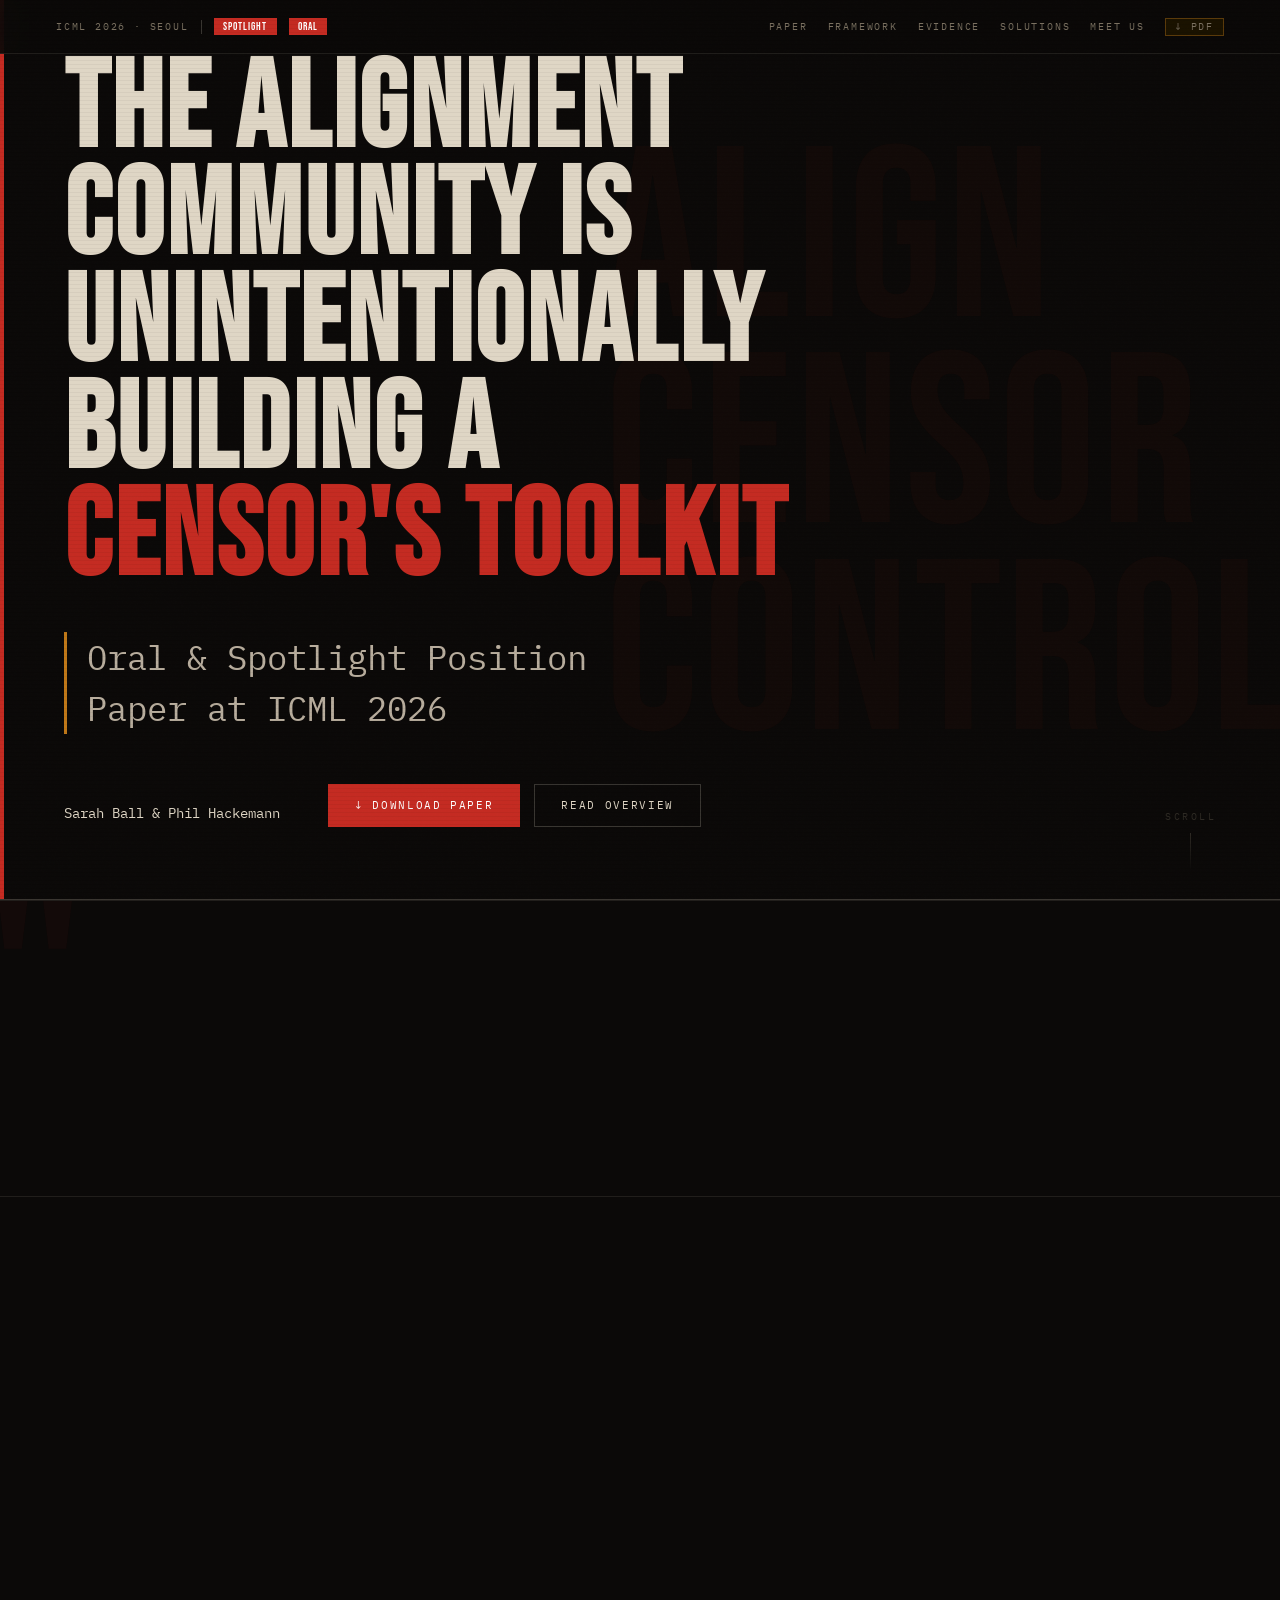
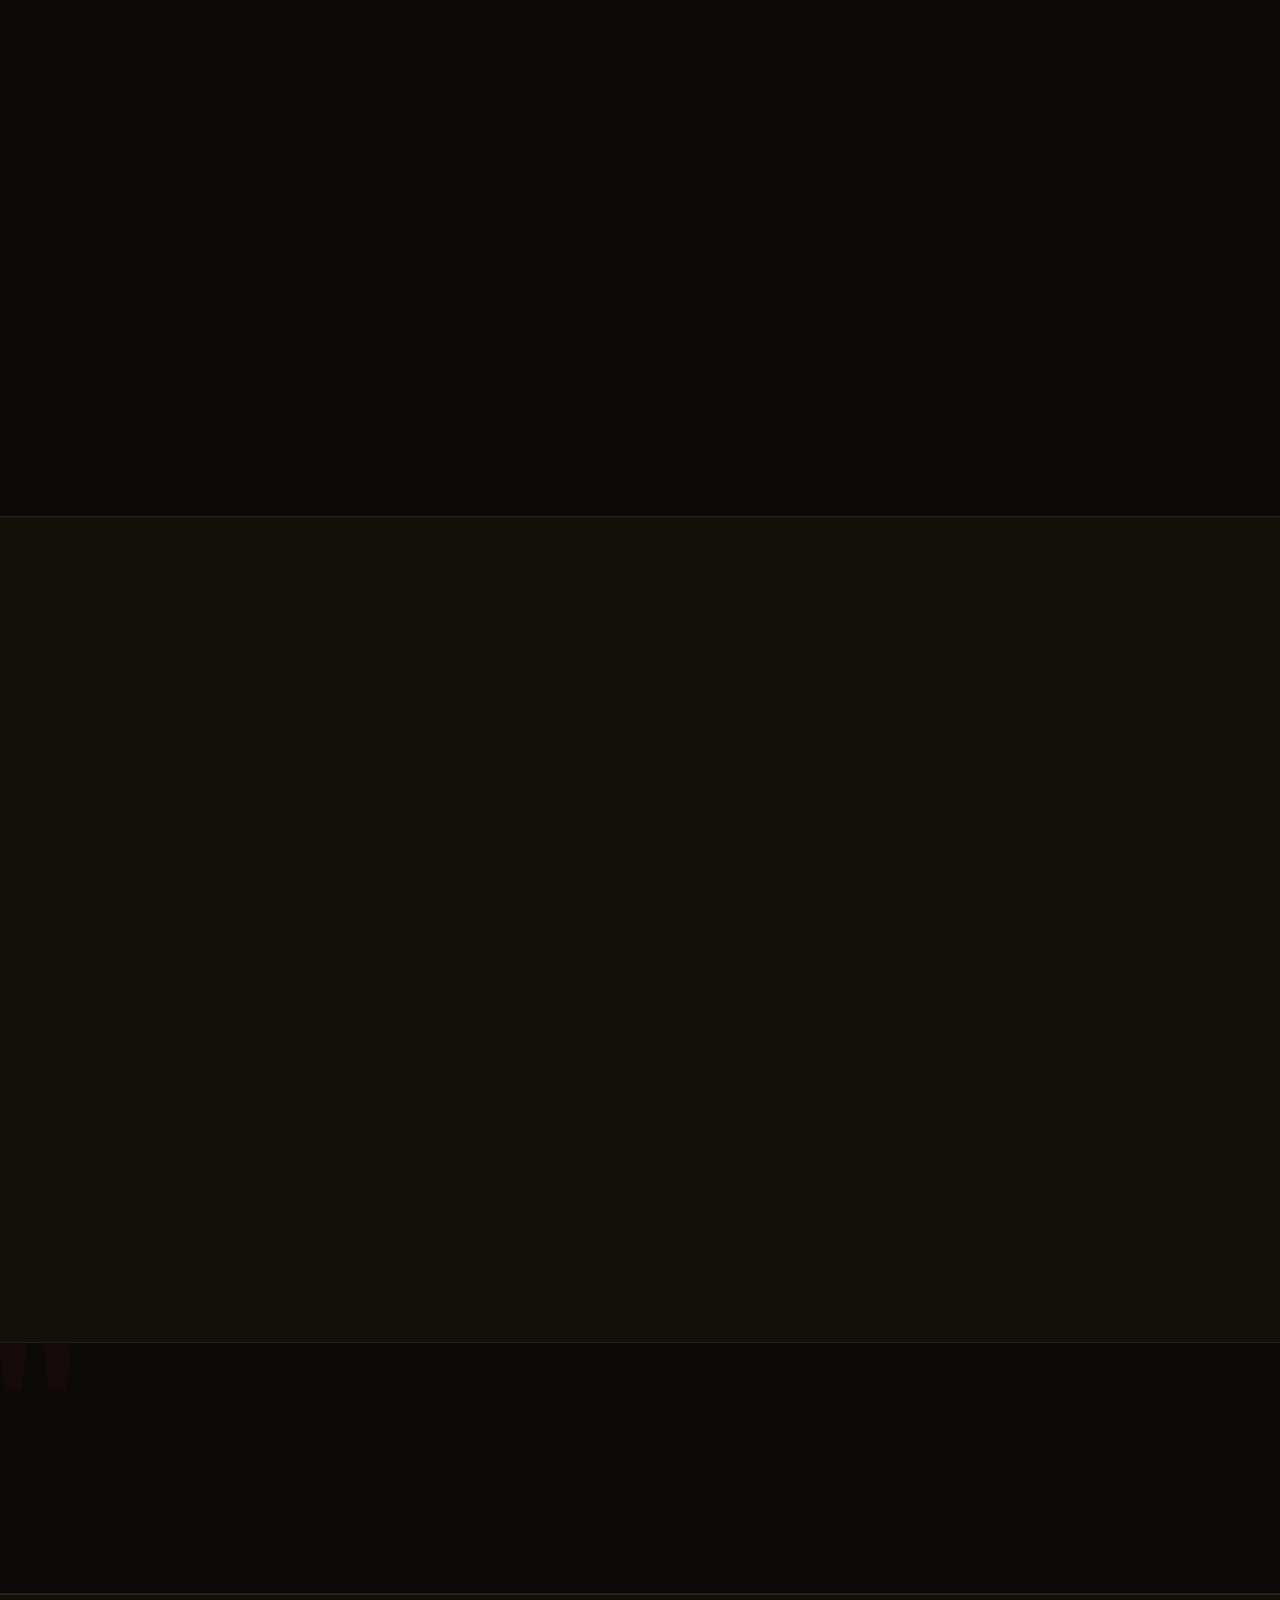
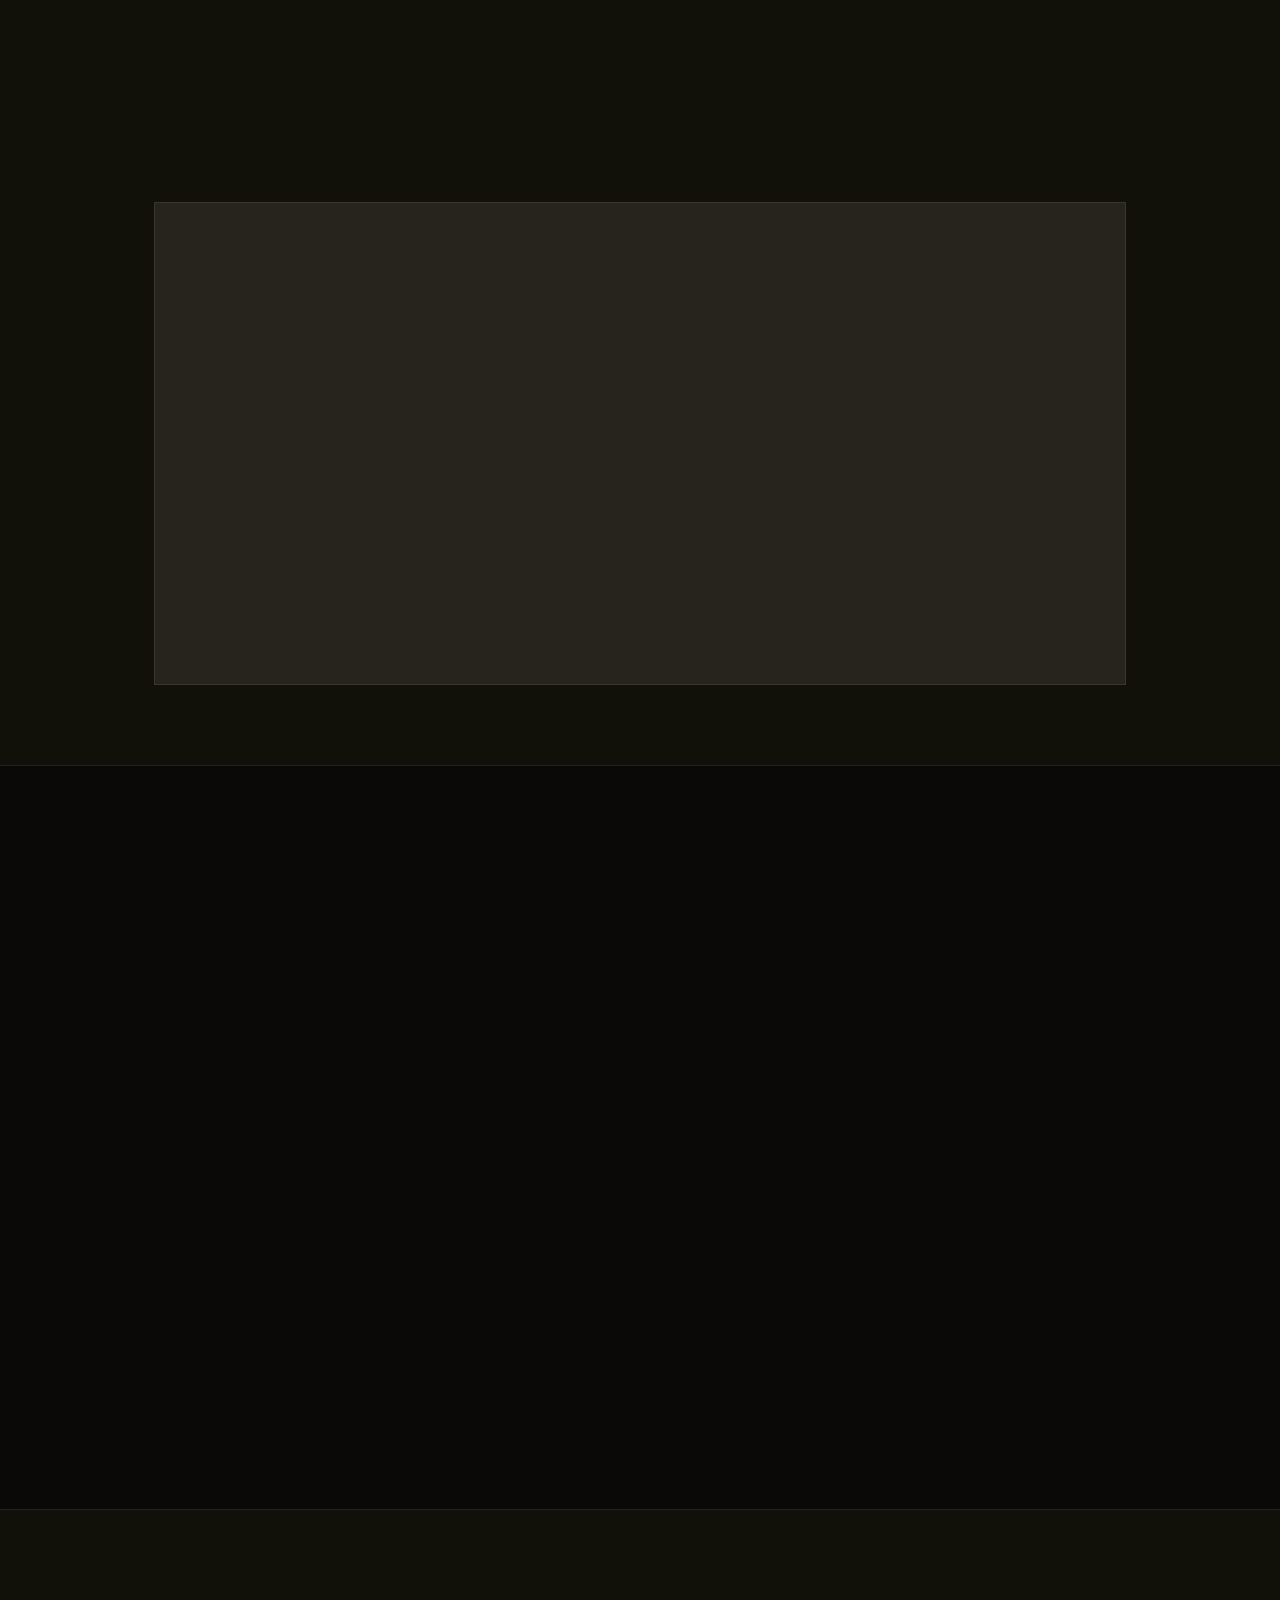
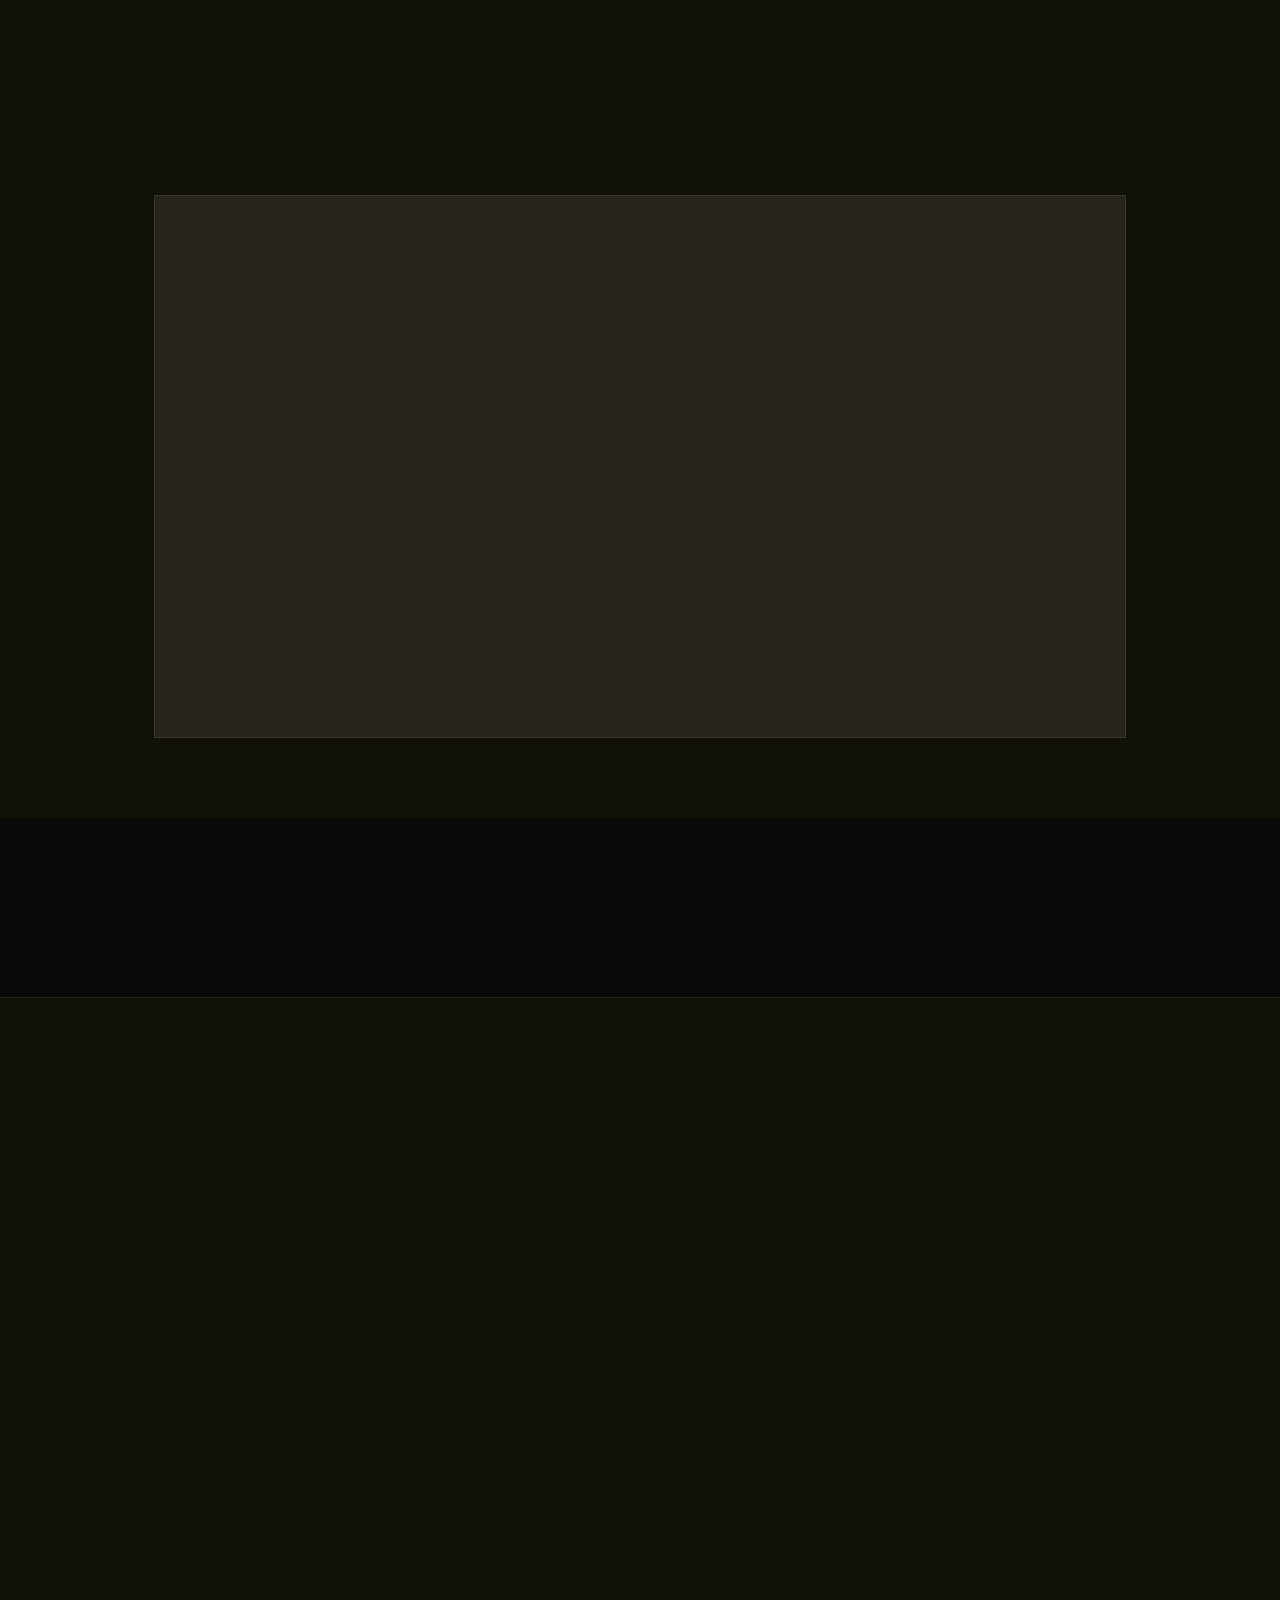
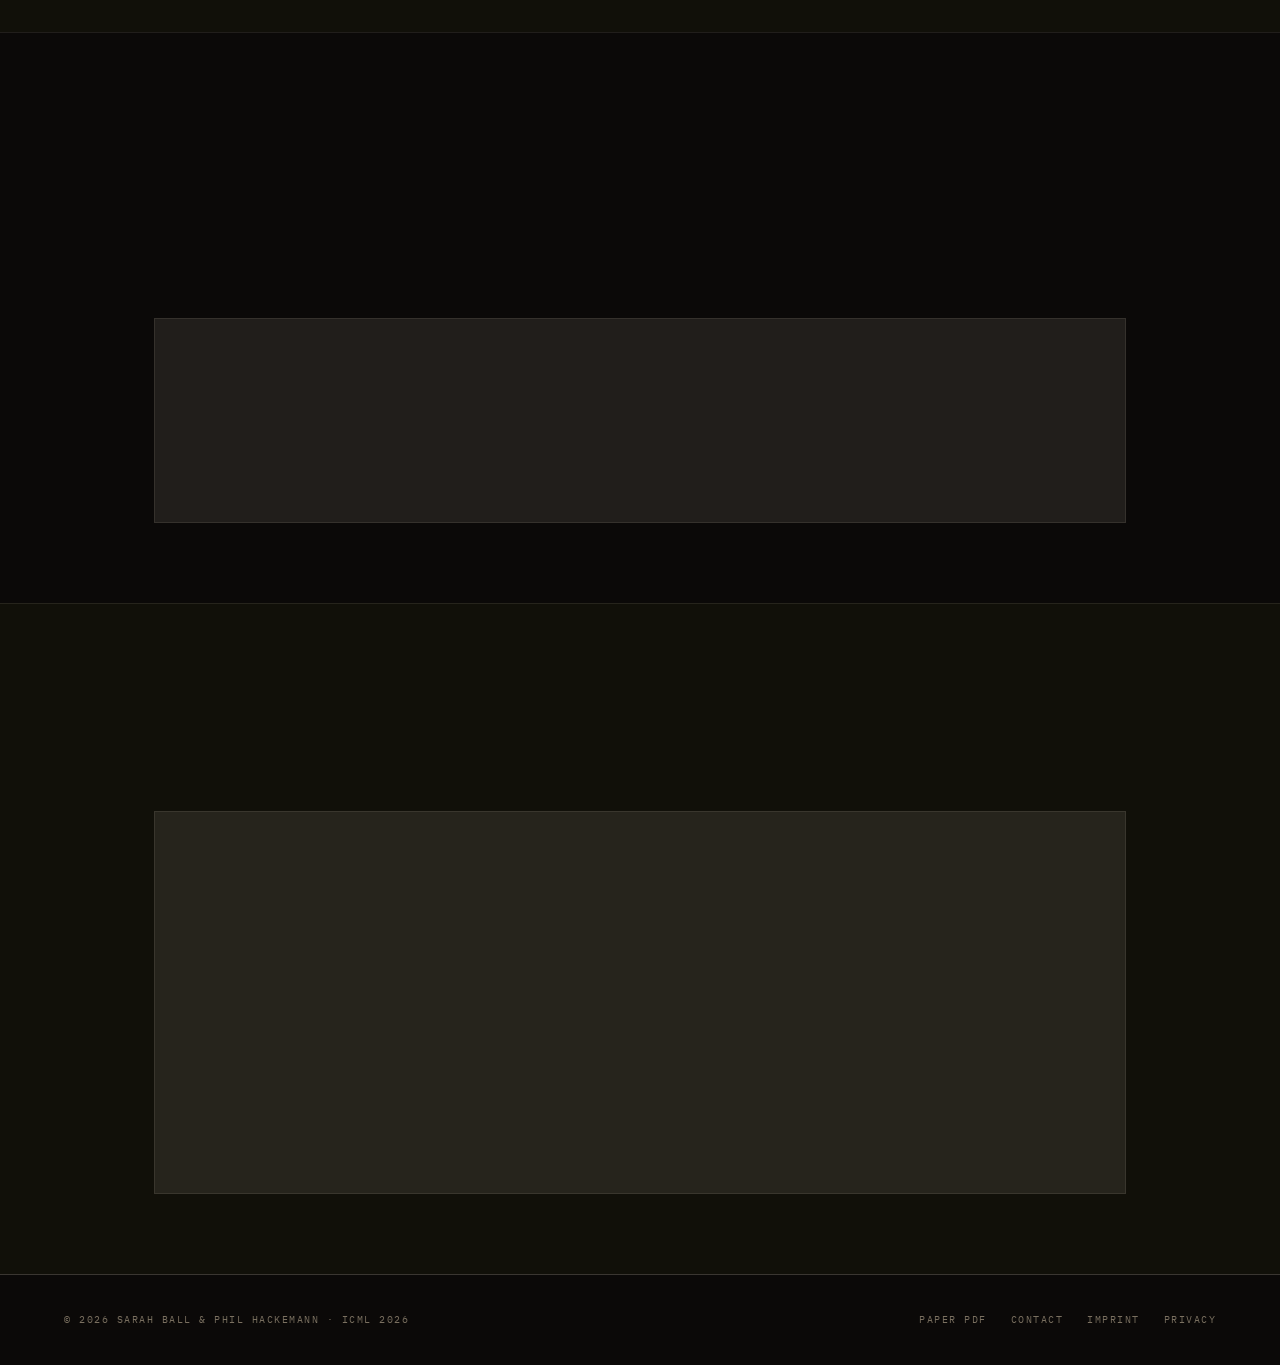
==== index.html @ 5b5ce3ba "Initial commit" ====
<!DOCTYPE html>
<html lang="en">
<!-- © 2026 Sarah Ball & Phil Hackemann, all rights reserved -->
<head>
  <meta charset="UTF-8">
  <meta name="viewport" content="width=device-width, initial-scale=1.0">

  <title>Position: The Alignment Community Is Unintentionally Building a Censor's Toolkit</title>
  <meta name="author" content="Sarah Ball & Phil Hackemann" />
  <meta name="description" content="ICML spotlight oral paper 2026. Modern alignment methods are dual-use technologies that can be and are misused for censorship and manipulation." />
  <meta name="keywords" content="ICML, spotlight, oral, paper, 2026, AI, alignment, censorship, manipulation, LLM, artificial intelligence, Sarah Ball, Phil Hackemann" />
  <meta property="og:title" content="Position: The Alignment Community Is Unintentionally Building a Censor's Toolkit" />
  <meta property="og:description" content="ICML spotlight oral paper 2026. Modern alignment methods are dual-use technologies that can be and are misused for censorship and manipulation.">
  <meta property="og:image" content="assets/censorstoolkit-cover.jpg" />
  <meta property="og:type" content="website" />
  <meta name="robots" content="index,follow,noodp,noimageclick" />

  <link rel="apple-touch-icon" sizes="180x180" href="favicon/apple-touch-icon.png">
  <link rel="icon" type="image/png" sizes="32x32" href="favicon/favicon-32x32.png">
  <link rel="icon" type="image/png" sizes="16x16" href="favicon/favicon-16x16.png">
  <link rel="manifest" href="favicon/site.webmanifest">
  <link rel="stylesheet" href="icml.css">

</head>

<body>

<a class="skip-link" href="#main">Skip to main content</a>

<!-- ══════════════ LOADING SCREEN ══════════════════ -->
<div id="loader" aria-hidden="true" role="presentation">
  <!--<div id="loader-note">[ cinematic intro · not a real system ]</div>-->
  <div id="loader-lines">
    <div class="ll" id="l0">SYSTEM BOOT · AI ALIGNMENT MODULE v4.1 ···········</div>
    <div class="ll" id="l1">LOADING PREFERENCE ALIGNMENT STACK ···············</div>
    <div class="ll" id="l2">RLHF: OK · CONSTITUTIONAL AI: OK · RLHF-DPO: OK ·</div>
    <div class="ll" id="l3">INFERENCE-TIME CLASSIFIERS: ACTIVE ···············</div>
    <div class="ll" id="l4" style="margin-top:12px;">SCANNING VALUES SLOT ······························</div>
    <div class="ll warn" id="l5">⚠ OPERATOR IDENTITY: [REDACTED] ··················</div>
    <div class="ll warn" id="l6">⚠ VALUES SLOT CONTENTS: UNVERIFIABLE ·············</div>
    <div class="ll" id="l7" style="margin-top:12px;">INITIATING DUAL-USE RISK ANALYSIS ················</div>
    <div class="ll bright" id="l8">LOADING POSITION PAPER ···························</div>
  </div>
  <div id="loader-bar-wrap"><div id="loader-bar"></div></div>
  <div id="loader-pct">0%</div>
  <div id="loader-skip">Skip intro →</div>
</div>

<!-- ══════════════ NAV ════════════════════════════════ -->
<nav id="topnav" aria-label="Primary navigation">
  <div class="nav-left">
    <span>ICML 2026 · Seoul</span>
    <span class="nav-sep"></span>
    <span class="badge-spot">Spotlight</span>
    <span class="badge-spot">Oral</span>
    <!--<span class="nav-sep"></span>
    <span>#590</span>-->
  </div>
  <div class="nav-right">
    <a href="#overview" class="hide-sm">Paper</a>
    <a href="#framework" class="hide-sm">Framework</a>
    <a href="#evidence" class="hide-sm">Evidence</a>
    <a href="#proposals" class="hide-sm">Solutions</a>
    <a href="#meetup" class="hide-sm">Meet Us</a>
    
    <a href="assets/The Alignment Community is Unintentionally Building a Censors Toolkit.pdf" download class="badge-oral" aria-label="Download the paper PDF">↓ PDF</a> <!-- previously class="btn-nav" -->
  </div>
</nav>

<!-- ══════════════ HERO ═══════════════════════════════ -->
<main id="main" tabindex="-1">
<section id="hero">
  <div class="red-stripe"></div>
  <div id="hero-bg">ALIGN<br>CENSOR<br>CONTROL</div>
  <h1>The Alignment<br>Community Is<br>Unintentionally<br>Building A<br><em>Censor's&nbsp;Toolkit</em></h1>
  <p class="tagline">Oral & Spotlight Position Paper at ICML 2026</p>
  <div class="hero-foot">
    <div class="authors-mini">
      <strong>Sarah Ball &amp; Phil Hackemann</strong>
      
    </div>
    <div class="hero-ctas">
      <a href="assets/The Alignment Community is Unintentionally Building a Censors Toolkit.pdf" download class="btn btn-red">↓ Download Paper</a>
      <a href="#overview" class="btn btn-ghost">Read Overview</a>
    </div>
  </div>
  <div class="scroll-hint">Scroll</div>
</section>

<!-- ══════════════ PULL QUOTE ════════════════════════ -->
<div id="quote">
  <blockquote class="rv">
    "The alignment methods we develop are
    <b>dual-use technologies</b>, and they
    are already being weaponized for
    <b>censorship and manipulation</b>."
  </blockquote>
</div>

<!-- ══════════════ VIDEO ═════════════════════════════ -->
<section id="video">
  <div class="vid-header rv">
    <div>
      <div class="label">Visual Summary</div>
      <div class="vid-title">So That The Future Won't<br>Become Like 1984</div>
    </div>
    <p class="vid-desc">A cinematic short accompanying the paper — tracing how alignment methods can become a censor's methods. Produced entirely with AI.</p>
  </div>
  <div class="vid-wrap rv d2">
    <div class="vid-frame">
      <div class="vid-placeholder" role="button" tabindex="0" aria-label="Play visual essay video">
        <img src="assets/cinema.png" alt="Visual essay placeholder" class="vid-thumb" loading="lazy"/>
        <div class="vid-overlay" aria-hidden="true"></div>
        <div class="play-ring">
          <svg width="22" height="22" viewBox="0 0 22 22"><polygon points="7,3 19,11 7,19"/></svg>
        </div>
        <span>Click to Play</span>
      </div>
      <noscript>
        <style>
          /* Hide the loader and reveal JS-dependent sections for no-JS users */
          #loader{display:none !important;}
          .rv,.rvl,.rvr{opacity:1 !important;transform:none !important;transition:none !important;}
          .vid-placeholder{display:none !important;}
        </style>
        <div class="vid-placeholder-noscript" role="button">
          <img src="assets/cinema.png" alt="Visual essay placeholder" class="vid-thumb-noscript" loading="lazy"/>
          <a href="https://vimeo.com/1197792747" target="_blank" rel="noopener noreferrer" aria-label="Watch visual essay on Vimeo (opens in new tab)">
            <div class="play-ring"><svg width="22" height="22" viewBox="0 0 22 22"><polygon points="7,3 19,11 7,19"/></svg></div>
            <span>Watch visual essay on Vimeo</span>
          </a>
        </div>
      </noscript>
    </div>
  </div>
  <p class="vid-cap rv d3"><a href="https://vimeo.com/1197792747" target="_blank" rel="noopener noreferrer">External Video</a> (<a href="https://vimeo.com/privacy" target="_blank" rel="noopener noreferrer">Privacy Policy</a>) · CC-BY-ND</p>
</section>

<!-- ══════════════ OVERVIEW ══════════════════════════ -->
<section id="overview" style="border-top:1px solid var(--border);background:var(--surface);">
  <div class="wrap">
    <div class="label rv">Position</div>
    <div class="ov-grid">
      <div class="rvl">
          <h2 class="sec-title rv">The Argument</h2>
        <p class="abs-body">
          Modern AI alignment
          methods – originally designed to prevent
          harmful output – are <b>dual-use technologies</b> that
          can delibarately be misued by malicious actors for censorship and manipulation.<br><br>
          Our threat model is distinct from classical AI misalignment. We are not
          concerned with an AI that accidentally pursues (own) wrong goals. We are concerned
          with a human who <b>deliberately weaponizes</b> alignment pipelines — using
          the exact technical methods the community has spent years perfecting.
          This is not hypothetical. Pre-training filters, RLHF datasets, and system prompts are <b>already in documented use</b> by state
          actors and private operators to control what billions of users can access, know,
          and believe. To confront these threats we call for competitive model pluralism, improved auditing for
          verifiable alignment, public education, and genuine researcher reflection.
        </p>
      </div>
      <div class="rvr">
        <div class="thesis">
          <p>"Whoever defines 'intentions and values' in AI alignment fundamentally determines whether the resulting system serves safety — or oppression."</p>
        </div>
        <div class="thesis" style="border-left-color:var(--amber);">
          <p>"We do not argue for halting alignment research — its necessity is clear. Rather, we contend that given current societal, economic, and political developments worldwide, the alignment community must actively consider how our methods can be weaponized, not just perfected."</p>
        </div>
        <div class="thesis" style="border-left-color:var(--green);margin-bottom:0;">
          <p>"Two entities are currently positioned to dictate AI behavior at scale: state actors and foundation model providers."</p>
        </div>
      </div>
    </div>
  </div>
</section>

<!-- ══════════════ PULL QUOTE ════════════════════════ -->
<div id="quote">
  <blockquote class="rv">
    "The methods we refine today
    will determine how <b>information
    is controlled</b> tomorrow."
  </blockquote>
</div>

<!-- ══════════════ CLAIMS ════════════════════════════ -->
<section id="claims" style="background:var(--surface);border-top:1px solid var(--border);">
  <div class="wrap">
    <div class="label rv">Structure</div>
    <h2 class="sec-title rv">Three Central Claims</h2>
    <div class="claims-grid">
      <div class="claim rv d1">
        <div class="claim-n">01</div>
        <div class="claim-t">Alignment Methods Are Dual-Use</div>
        <p class="claim-b">Pre-training filtering, RLHF, and inference-time classifiers are purpose-agnostic tools. Whoever controls them determines the values and knowledge implemented in AI systems. There is nothing in the technical methods themselves that guarantees benevolent use — and this fact has gone largely undiscussed in our community.</p>
      </div>
      <div class="claim rv d2">
        <div class="claim-n">02</div>
        <div class="claim-t">Dual-Use Is Already Happening</div>
        <p class="claim-b">We systematically discuss the dual-use potential of technical alignment methods and map documented misuse across all three alignment layers — pre-training, post-training, and inference-time. To our knowledge, this framework has not been built before.</p>
      </div>
      <div class="claim rv d3">
        <div class="claim-n">03</div>
        <div class="claim-t">The Window To Act Starts Now</div>
        <p class="claim-b">Growing reliance on AI for information, LLM market concentration creating power asymmetries, and global democratic backsliding to 1985 levels converge to make this moment both uniquely dangerous and uniquely important to address as a community.</p>
      </div>
    </div>
  </div>
</section>

<!-- ══════════════ FRAMEWORK ════════════════════════ -->
<section id="framework" style="border-top:1px solid var(--border);">
  <div class="wrap">
    <div class="label rv">Framework</div>
    <h2 class="sec-title rv">The Dual-Use Potential of AI Alignment</h2>
    <p class="rv" style="color:var(--muted);font-size:13px;max-width:680px;">Every frontier LLM is shaped by three alignment intervention layers. Each has a distinct dual-use profile.</p>
    <table class="fw-table rv d2">
      <thead><tr>
        <th scope="col" aria-hidden="true"></th>
        <th scope="col">Pre-Training Filtering</th>
        <th scope="col">Post-Training Alignment</th>
        <th scope="col">Inference-Time Control</th>
      </tr></thead>
      <tbody>
        <tr><th scope="row">Access Requirements</th><td>Pre-training pipeline</td><td>Model weights</td><td>Runtime access</td></tr>
        <tr><th scope="row">Compute Resources</th><td><span class="tag tag-r">Very High</span></td><td><span class="tag tag-a">Moderate-High</span></td><td><span class="tag tag-g">Negligible-Moderate</span></td></tr>
        <tr><th scope="row">Technical Expertise</th><td><span class="tag tag-r">High</span></td><td><span class="tag tag-a">Moderate–High</span></td><td><span class="tag tag-g">Low–Moderate</span></td></tr>
        <tr><th scope="row">Ease of Modification</th><td><span class="tag tag-r">Moderate-Difficult</span></td><td><span class="tag tag-a">Moderate</span></td><td><span class="tag tag-g">Easy</span></td></tr>
        <tr><th scope="row">Depth of Modification</th><td><span class="tag tag-r">Fundamental</span></td><td><span class="tag tag-a">Persistent</span></td><td><span class="tag tag-g">Superficial</span></td></tr>
      </tbody>
    </table>
  </div>
</section>

<!-- ══════════════ EVIDENCE ══════════════════════════ -->
<section id="evidence" style="background:var(--surface);border-top:1px solid var(--border);">
  <div class="wrap">
    <div class="label rv">Dual-Use Evidence</div>
    <h2 class="sec-title rv">It Is Already Happening</h2>
    <p class="rv" style="color:var(--muted);font-size:13px;max-width:680px;margin-bottom:0;">Each case below maps directly to one or more layers of the control stack. This is not a hypothetical risk — it is a documented pattern.</p>
    <div class="ev-grid">

      <div class="ev-card rv d1">
        <div class="ev-accent"></div>
        <div class="ev-card-head">
          <div class="ev-region">State Actors</div>
          <div class="ev-method-tags">
            <span class="tag tag-r">Pre-training</span>
            <span class="tag tag-a">Post-training</span>
          </div>
        </div>
        <div class="ev-card-body">
          Chinese models like DeepSeek and Baidu's Ernie Bot are made to refuse discussions of politically sensitive topics. As a first step in the pipeline, Chinese AI companies <b>filter out</b> “problematic” information and build a dataset of keywords that violate socialist values. The government additionally builds its own training datasets ("mainstream values corpus") and has blocked access to Hugging Face in 2023.
          China's cyberspace regulator CAC mandates model providers to prepare <b>refusal datasets</b> of 5,000–10,000 prompts, roughly half targeting political ideology and criticism of the communits party. 
        </div>
      </div>

      <div class="ev-card rv d2">
        <div class="ev-accent" style="background:var(--red);"></div>
        <div class="ev-card-head">
          <div class="ev-region">Model Providers</div>
          <div class="ev-method-tags">
            <span class="tag tag-g">Inference-time</span>
          </div>
        </div>
        <div class="ev-card-body">
          Elon Musk publicly announced plans to "fix" outputs from Grok with which he disagreed. The resulting shifts were traced to <b>system-prompt edits</b> — fast, cheap, and reversible. The model was steered to promote his political agenda, including claims about an alleged white genocide in South Africa. Some updates additionally triggered antisemitic responses and Holocaust denial, demonstrating the <b>catastrophic side-effects</b> possible when inference-time alignment is applied without oversight. This case illustrates the most accessible misuse pathway: no retraining required.
        </div>
      </div>

      <div class="ev-card rv d3">
        <div class="ev-accent"></div>
        <div class="ev-card-head">
          <div class="ev-region">Global Contamination</div>
          <div class="ev-method-tags">
            <span class="tag tag-r">Pre-training</span>
          </div>
        </div>
        <div class="ev-card-body">
          Studies show that Western LLMs apply <b>self-censorship</b> when prompted in Simplified Chinese — without having been designed to. The mechanism is pre-training data contamination: years of Chinese government filtering of the public internet have structurally shaped the available Simplified Chinese corpus. This means that misuse of alignment methods at one point in the ecosystem can propagate invisibly to models developed elsewhere, without any deliberate act by those developers.
        </div>
      </div>

    </div>
  </div>
</section>

<!-- ══════════════ COUNTERS ═══════════════════════════ -->


<div id="counters" class="rv">
  <div class="counters-row">
    <div class="cnt">
      <div class="cnt-num"><span id="c1">34</span>%</div>
      <div class="cnt-lbl">Of surveyed users rely on AI for information weekly (Reuters, 2025)</div>
    </div>
    <div class="cnt">
      <div class="cnt-num">&lt;<span id="c2">10</span></div>
      <div class="cnt-lbl">Foundation model providers globally, reflecting concentration of power</div>
    </div>
    <div class="cnt">
      <div class="cnt-num"><span id="c3">15</span></div>
      <div class="cnt-lbl">Consecutive years of global internet freedom decline</div>
    </div>
    <div class="cnt">
      <div class="cnt-num"><span id="c4">1985</span></div>
      <div class="cnt-lbl">Average level of liberal democracy after sustained democratic backsliding over the past decade</div>
    </div>
  </div>
</div>

<!-- ══════════════ PROPOSALS ════════════════════════ -->
<section id="proposals" style="background:var(--surface);border-top:1px solid var(--border);">
  <div class="wrap">
    <div class="label rv">What We Call For</div>
    <h2 class="sec-title rv">Three Directions Forward</h2>
    <div class="prop-grid">
      <div class="prop rv d1">
        <div class="prop-t">Verifiable Alignment</div>
        <p class="prop-b">We call for public oversight and control of alignment mechanisms. Standardized, independent benchmarks for information suppression and political bias — covering political contexts worldwide, accounting for authoritarian tendencies next to the right-left continuum, and remaining dynamic to reflect citizens' evolving realities. Users should be able to verify what a model has been made to suppress and which values it was aligned with.</p>
      </div>
      <div class="prop rv d2">
        <div class="prop-t">Model Pluralism</div>
        <p class="prop-b">No single model can achieve full neutrality. Genuine market competition prevents the dangerous concentration of informational power. Just as journalism requires diverse voices, so does AI. Monopolies over information sources are dangerous regardless of who holds them.</p>
      </div>
      <div class="prop rv d3">
        <div class="prop-t">Awareness</div>
        <p class="prop-b">Just as we advocate for user literacy about AI risks, we alignment researchers must also demonstrate our own literacy: We must reflect on and communicate the potential risks of our work more genuinely, including in our publications. Taking the impact statements seriously is a first step into that direction.</p>
      </div>
    </div>
  </div>
</section>

<!-- ══════════════ MEET US ════════════════════════════ -->
<section id="meetup" style="border-top:1px solid var(--border);">
  <div class="wrap">
    <div class="label rv">ICML 2026 · Seoul</div>
    <h2 class="sec-title rv">Meet Us at the Conference</h2>
    <p class="rv" style="color:var(--muted);font-size:13px;max-width:640px;">We would love to discuss the paper, its implications, and possible solutions with you. Come find us at either session — or reach out beforehand.</p>
    <div class="meetup-grid">
      <div class="meetup-card rv d1">
        <div class="meetup-type">Oral Presentation</div>
        <div class="meetup-title">Oral Presentation 4C</div>
        <div class="meetup-detail">
          <div class="meetup-row"><span>Date</span><span>Wed, Jul 8: 4:00—4:15 PM</span></div>
          <div class="meetup-row"><span>Room</span><span>TBA</span></div>
          <div class="meetup-row"><span><a href="https://icml.cc/virtual/2026/oral/71119" target="_blank" rel="noopener noreferrer">Virtual link</a></span></div>
        </div>
      </div>
      <div class="meetup-card rv d2">
        <div class="meetup-type">Poster Session</div>
        <div class="meetup-title">Poster Session 5</div>
        <div class="meetup-detail">
          <div class="meetup-row"><span>Date</span><span>Wed, Jul 8: 5:00—6:45 PM</span></div>
          <div class="meetup-row"><span>Room</span><span>COEX: Hall A</span></div>
          <div class="meetup-row"><span><a href="https://icml.cc/virtual/2026/poster/67118" target="_blank" rel="noopener noreferrer">Virtual link</a></span></div>
        </div>
      </div>
    </div>
  </div>
</section>

<!-- ══════════════ AUTHORS ════════════════════════════ -->
<section id="authors" style="background:var(--surface);border-top:1px solid var(--border);">
  <div class="wrap">
    <div class="label rv">The Authors</div>
    <h2 class="sec-title rv">About</h2>
    <div class="authors-grid">

      <div class="author-card rvl">
        <div class="author-photo">
          <img src="assets/sarah.jpg" alt="Sarah Ball">
        </div>
        <div class="author-info">
          <div class="author-name">Sarah Ball</div>
          <div class="author-role">LMU Munich</div>
          <p class="author-bio">Sarah is an AI researcher at the Munich Center for Machine Learning (LMU Munich), with a mission for developing safe and reliable AI. Beyond her research, Sarah actively contributes to public discourse on AI through TV interviews, podcasts, and panel discussions. She holds an MSc from Oxford, and was a visiting researcher at UC Berkeley. </p>
          <div class="author-links">
            <a href="https://www.linkedin.com/in/sarah-luisa-ball/" class="alink" target="_blank" rel="noopener noreferrer">
              <svg viewBox="0 0 24 24"><path d="M20.447 20.452h-3.554v-5.569c0-1.328-.027-3.037-1.852-3.037-1.853 0-2.136 1.445-2.136 2.939v5.667H9.351V9h3.414v1.561h.046c.477-.9 1.637-1.85 3.37-1.85 3.601 0 4.267 2.37 4.267 5.455v6.286zM5.337 7.433a2.062 2.062 0 01-2.063-2.065 2.064 2.064 0 112.063 2.065zm1.782 13.019H3.555V9h3.564v11.452zM22.225 0H1.771C.792 0 0 .774 0 1.729v20.542C0 23.227.792 24 1.771 24h20.451C23.2 24 24 23.227 24 22.271V1.729C24 .774 23.2 0 22.222 0h.003z"/></svg>
              LinkedIn
            </a>
            <a href="https://www.sarahball.de/" class="alink" target="_blank" rel="noopener noreferrer">
              <svg viewBox="0 0 24 24"><path d="M12 0C5.372 0 0 5.373 0 12s5.372 12 12 12 12-5.373 12-12S18.628 0 12 0zm0 2c5.514 0 10 4.486 10 10s-4.486 10-10 10S2 17.514 2 12 6.486 2 12 2zm0 3a3 3 0 100 6 3 3 0 000-6zm0 8c-3.36 0-6 1.344-6 3v1h12v-1c0-1.656-2.64-3-6-3z"/></svg>
              Website
            </a>
            <a href="https://scholar.google.de/citations?user=CDa1zFoAAAAJ" class="alink" target="_blank" rel="noopener noreferrer">
              <svg viewBox="0 0 24 24"><path d="M5.242 13.769L0 9.5 12 0l12 9.5-5.242 4.269C17.548 11.249 14.978 9.5 12 9.5c-2.977 0-5.548 1.748-6.758 4.269zM12 10a7 7 0 100 14 7 7 0 000-14zm0 2a5 5 0 110 10A5 5 0 0112 12zm0 2a3 3 0 100 6 3 3 0 000-6z"/></svg>
              Scholar
            </a>
            <a href="https://x.com/sarahba1010" class="alink" target="_blank" rel="noopener noreferrer">
              <svg viewBox="0 0 24 24"><path d="M23.953 4.57a10 10 0 01-2.825.775 4.958 4.958 0 002.163-2.723c-.951.555-2.005.959-3.127 1.184a4.92 4.92 0 00-8.384 4.482C7.69 8.095 4.067 6.13 1.64 3.162a4.822 4.822 0 00-.666 2.475c0 1.71.87 3.213 2.188 4.096a4.904 4.904 0 01-2.228-.616v.06a4.923 4.923 0 003.946 4.827 4.996 4.996 0 01-2.212.085 4.936 4.936 0 004.604 3.417 9.867 9.867 0 01-6.102 2.105c-.39 0-.779-.023-1.17-.067a13.995 13.995 0 007.557 2.209c9.053 0 13.998-7.496 13.998-13.985 0-.21 0-.42-.015-.63A9.935 9.935 0 0024 4.59z"/></svg>
              Twitter/X
            </a>
          </div>
        </div>
      </div>

      <div class="author-card rvr">
        <div class="author-photo">
          <img src="assets/phil.jpg" alt="Phil Hackemann">
        </div>
        <div class="author-info">
          <div class="author-name">Dr. Phil Hackemann</div>
          <div class="author-role">Independent</div>
          <p class="author-bio">Phil is an independent researcher, tech investor, and political activist from Germany. He promotes innovation, and a free and open society, appearing on several TV networks and in major newspapers with op-eds and interviews. Phil holds a PhD from LMU Munich and MSc from LSE, with previous research at Oxford and UC Berkeley.</p>
          <div class="author-links">
            <a href="https://www.linkedin.com/in/philhackemann/" class="alink" target="_blank" rel="noopener noreferrer">
              <svg viewBox="0 0 24 24"><path d="M20.447 20.452h-3.554v-5.569c0-1.328-.027-3.037-1.852-3.037-1.853 0-2.136 1.445-2.136 2.939v5.667H9.351V9h3.414v1.561h.046c.477-.9 1.637-1.85 3.37-1.85 3.601 0 4.267 2.37 4.267 5.455v6.286zM5.337 7.433a2.062 2.062 0 01-2.063-2.065 2.064 2.064 0 112.063 2.065zm1.782 13.019H3.555V9h3.564v11.452zM22.225 0H1.771C.792 0 0 .774 0 1.729v20.542C0 23.227.792 24 1.771 24h20.451C23.2 24 24 23.227 24 22.271V1.729C24 .774 23.2 0 22.222 0h.003z"/></svg>
              LinkedIn
            </a>
            <a href="https://phil.hackemann.de/" class="alink" target="_blank" rel="noopener noreferrer">
              <svg viewBox="0 0 24 24"><path d="M12 0C5.372 0 0 5.373 0 12s5.372 12 12 12 12-5.373 12-12S18.628 0 12 0zm0 2c5.514 0 10 4.486 10 10s-4.486 10-10 10S2 17.514 2 12 6.486 2 12 2zm0 3a3 3 0 100 6 3 3 0 000-6zm0 8c-3.36 0-6 1.344-6 3v1h12v-1c0-1.656-2.64-3-6-3z"/></svg>
              Website
            </a>
            <a href="https://scholar.google.de/citations?user=G3CVM-cAAAAJ" class="alink" target="_blank" rel="noopener noreferrer">
              <svg viewBox="0 0 24 24"><path d="M5.242 13.769L0 9.5 12 0l12 9.5-5.242 4.269C17.548 11.249 14.978 9.5 12 9.5c-2.977 0-5.548 1.748-6.758 4.269zM12 10a7 7 0 100 14 7 7 0 000-14zm0 2a5 5 0 110 10A5 5 0 0112 12zm0 2a3 3 0 100 6 3 3 0 000-6z"/></svg>
              Scholar
            </a>
            <a href="https://x.com/philhackemann" class="alink" target="_blank" rel="noopener noreferrer">
              <svg viewBox="0 0 24 24"><path d="M23.953 4.57a10 10 0 01-2.825.775 4.958 4.958 0 002.163-2.723c-.951.555-2.005.959-3.127 1.184a4.92 4.92 0 00-8.384 4.482C7.69 8.095 4.067 6.13 1.64 3.162a4.822 4.822 0 00-.666 2.475c0 1.71.87 3.213 2.188 4.096a4.904 4.904 0 01-2.228-.616v.06a4.923 4.923 0 003.946 4.827 4.996 4.996 0 01-2.212.085 4.936 4.936 0 004.604 3.417 9.867 9.867 0 01-6.102 2.105c-.39 0-.779-.023-1.17-.067a13.995 13.995 0 007.557 2.209c9.053 0 13.998-7.496 13.998-13.985 0-.21 0-.42-.015-.63A9.935 9.935 0 0024 4.59z"/></svg>
              Twitter/X
            </a>
          </div>
        </div>
      </div>

    </div>
  </div>
</section>

<!-- ══════════════ CITATION ══════════════════════════ -->
<!--<section id="citation" style="border-top:1px solid var(--border);">
  <div class="wrap">
    <div class="label rv">Reference</div>
    <h2 class="sec-title rv">Cite This Paper</h2>
    <div class="cit-block rv d1">@inproceedings{ballhackemann2026alignment,
      title     = {Position: The Alignment Community is Unintentionally Building a Censor's Toolkit},
      author    = {Ball, Sarah and Hackemann, Phil},
      booktitle = {Proceedings of the 43rd International Conference on Machine Learning},
      series    = {Proceedings of Machine Learning Research},
      year      = {2026}
    }</div>
    <div style="display:flex;gap:14px;margin-top:28px;flex-wrap:wrap;" class="rv d2">
      <a href="assets/The Alignment Community is Unintentionally Building a Censors Toolkit.pdf" download class="btn btn-red">↓ Download PDF</a>
      <a href="https://openreview.net/forum?id=dy2HwmOvFX" target="_blank" rel="noopener noreferrer" class="btn btn-ghost">OpenReview ↗</a>
    </div>
  </div>
  </section>-->

  </main>

<!-- ══════════════ FOOTER ═════════════════════════════ -->
<footer aria-label="Site footer">
  <span>© 2026 Sarah Ball &amp; Phil Hackemann · ICML 2026</span>
  <nav aria-label="Footer navigation">
    <a href="assets/The Alignment Community is Unintentionally Building a Censors Toolkit.pdf" download aria-label="Download the paper PDF">Paper PDF</a>
    <a href="en/contact.html">Contact</a>
    <a href="en/imprint.html">Imprint</a>
    <a href="en/privacy.html">Privacy</a>
  </nav>
</footer>

<script>
/* ── LOADER ─────────────────────────────────────────── */
(function(){
  var ids=['l0','l1','l2','l3','l4','l5','l6','l7','l8'];
  var bar=document.getElementById('loader-bar');
  var pct=document.getElementById('loader-pct');
  var loader=document.getElementById('loader');
  var idx=0, p=0, finished=false;

  function showNext(){
    if(finished) return;
    if(idx<ids.length){
      document.getElementById(ids[idx]).classList.add('show');
      idx++;
      setTimeout(showNext, idx<4?150:idx<7?210:300);
    }
  }
  setTimeout(showNext,350);

  function tick(){
    if(finished) return;
    var target=Math.min(98,(idx/ids.length)*100+3);
    p+=(target-p)*0.10;
    bar.style.width=p.toFixed(1)+'%';
    pct.textContent=Math.round(p)+'%';
    if(p<97) requestAnimationFrame(tick);
    else complete();
  }
  requestAnimationFrame(tick);

  function complete(){
    if(finished) return; finished=true;
    bar.style.width='100%'; pct.textContent='100%';
    setTimeout(dismiss,500);
  }

  function dismiss(){
    loader.style.transition='opacity 0.6s ease';
    loader.style.opacity='0';
    setTimeout(function(){
      loader.style.display='none';
      loader.setAttribute('aria-hidden','true');
      initReveal();
      initCounters();
      var m=document.getElementById('main'); if(m){m.focus();}
    },620);
  }

  document.getElementById('loader-skip').addEventListener('click',function(){
    finished=true; dismiss();
  });
})();

/* ── SCROLL REVEAL ──────────────────────────────────── */
function initReveal(){
  var els=document.querySelectorAll('.rv,.rvl,.rvr');
  if(!window.IntersectionObserver){
    els.forEach(function(e){e.classList.add('vis');}); return;
  }
  var obs=new IntersectionObserver(function(entries){
    entries.forEach(function(e){
      if(e.isIntersecting){e.target.classList.add('vis');obs.unobserve(e.target);}
    });
  },{threshold:0.10});
  els.forEach(function(e){obs.observe(e);});
}

/* ── HERO PARALLAX ──────────────────────────────────── */
var heroBg=document.getElementById('hero-bg');
window.addEventListener('scroll',function(){
  if(heroBg) heroBg.style.transform='translateY(calc(-50% + '+window.scrollY*0.14+'px))';
},{passive:true});

/* ── COUNTERS ───────────────────────────────────────── */
function initCounters(){
  var cEl=document.getElementById('counters');
  if(!cEl||!window.IntersectionObserver) return;
  var triggered=false;
  var obs=new IntersectionObserver(function(entries){
    if(entries[0].isIntersecting&&!triggered){
      triggered=true;
      obs.disconnect();
      var configs = [
        {id:'c1', duration:1100},
        {id:'c2', duration:1000},
        {id:'c3', duration:1300},
        {id:'c4', duration:1300}
      ];
      configs.forEach(function(cfg){
        var el = document.getElementById(cfg.id);
        var target = parseInt(el.textContent, 10);
        el.textContent='0';
        countTo(cfg.id, target, cfg.duration);
      });
    }
  },{threshold:0.25});
  obs.observe(cEl);
}

function countTo(id,target,ms){
  var el=document.getElementById(id);
  if(!el) return;
  var start=null;
  function step(ts){
    if(!start) start=ts;
    var t=Math.min((ts-start)/ms,1);
    el.textContent=Math.round(t*target);
    if(t<1) requestAnimationFrame(step);
  }
  requestAnimationFrame(step);
}

/* ── VIMEO LAZY EMBED ──────────────────────────────── */
(function(){
  var placeholder=document.querySelector('.vid-placeholder');
  if(!placeholder) return;

  var loaded=false;
  var iframeSrc='https://player.vimeo.com/video/1197792747?badge=0&autopause=0&player_id=0&app_id=58479&dnt=1&autoplay=1';

  function loadVideo(){
    if(loaded) return;
    loaded=true;

    var iframe=document.createElement('iframe');
    iframe.src=iframeSrc;
    iframe.title="Position: The Alignment Community is Unintentionally Building a Censor's Toolkit";
    iframe.frameBorder='0';
    iframe.allow='autoplay; fullscreen; picture-in-picture; clipboard-write; encrypted-media; web-share';
    iframe.allowFullscreen=true;
    iframe.referrerPolicy='strict-origin-when-cross-origin';

    var frame=placeholder.parentNode;
    frame.replaceChild(iframe,placeholder);
  }

  placeholder.addEventListener('click',loadVideo);
  placeholder.addEventListener('keydown',function(event){
    if(event.key==='Enter' || event.key===' '){
      event.preventDefault();
      loadVideo();
    }
  });
})();
</script>
</body>
</html>
---- icml.css ----
:root{
  --bg:#0b0908;--surface:#111009;--card:#181512;
  --text:#dfd6c5;--muted:#7a7060;--faint:#2e2a24;
  --red:#c42b22;--red-dim:#5a1510;--amber:#c07818;
  --green:#317991;--green-hi:#26becc;
  --border:rgba(223,214,197,0.10);--border-hi:rgba(223,214,197,0.22);
}
*,*::before,*::after{box-sizing:border-box;margin:0;padding:0;}
html{scroll-behavior:smooth;}
body{background:var(--bg);color:var(--text);font-family:'IBM Plex Mono',monospace;font-size:14px;line-height:1.75;overflow-x:hidden;}
/* Skip-link for keyboard and screen-reader users */
.skip-link{position:absolute;left:-999px;top:auto;width:1px;height:1px;overflow:hidden;}
.skip-link:focus{position:static;left:auto;width:auto;height:auto;padding:10px 14px;background:var(--text);color:var(--bg);z-index:10000;border-radius:4px;text-decoration:none;}
body::before{content:'';position:fixed;inset:0;pointer-events:none;z-index:900;
  background-image:url("data:image/svg+xml,%3Csvg xmlns='http://www.w3.org/2000/svg' width='300' height='300'%3E%3Cfilter id='n'%3E%3CfeTurbulence baseFrequency='0.85' numOctaves='4' stitchTiles='stitch'/%3E%3C/filter%3E%3Crect width='100%25' height='100%25' filter='url(%23n)' opacity='1'/%3E%3C/svg%3E");
  opacity:0.03;mix-blend-mode:overlay;}
body::after{content:'';position:fixed;inset:0;pointer-events:none;z-index:899;
  background:repeating-linear-gradient(0deg,transparent,transparent 3px,rgba(0,0,0,0.04) 3px,rgba(0,0,0,0.04) 4px);}
a{color:inherit;text-decoration:none;}

/* ─── FONTS ───────────────────────────────────────── */
/* bebas-neue-regular - latin */
@font-face {
  font-display: swap;
  font-family: 'Bebas Neue';
  font-style: normal;
  font-weight: 400;
  src: url('fonts/bebas-neue-v16-latin-regular.woff2') format('woff2'),
      url('fonts/bebas-neue-v16-latin-regular.ttf') format('truetype');
}

/* special-elite-regular - latin */
@font-face {
  font-display: swap;
  font-family: 'Special Elite';
  font-style: normal;
  font-weight: 400;
  src: url('fonts/special-elite-v20-latin-regular.woff2') format('woff2'),
      url('fonts/special-elite-v20-latin-regular.ttf') format('truetype');
}

/* ibm-plex-mono-300 - latin */
@font-face {
  font-display: swap;
  font-family: 'IBM Plex Mono';
  font-style: normal;
  font-weight: 300;
  src: url('fonts/ibm-plex-mono-v20-latin-300.woff2') format('woff2'),
      url('fonts/ibm-plex-mono-v20-latin-300.ttf') format('truetype');
}
/* ibm-plex-mono-300italic - latin */
@font-face {
  font-display: swap;
  font-family: 'IBM Plex Mono';
  font-style: italic;
  font-weight: 300;
  src: url('fonts/ibm-plex-mono-v20-latin-300italic.woff2') format('woff2'),
      url('fonts/ibm-plex-mono-v20-latin-300italic.ttf') format('truetype');
}
/* ibm-plex-mono-regular - latin */
@font-face {
  font-display: swap;
  font-family: 'IBM Plex Mono';
  font-style: normal;
  font-weight: 400;
  src: url('fonts/ibm-plex-mono-v20-latin-regular.woff2') format('woff2'),
      url('fonts/ibm-plex-mono-v20-latin-regular.ttf') format('truetype');
}
/* ibm-plex-mono-500 - latin */
@font-face {
  font-display: swap;
  font-family: 'IBM Plex Mono';
  font-style: normal;
  font-weight: 500;
  src: url('fonts/ibm-plex-mono-v20-latin-500.woff2') format('woff2'),
      url('fonts/ibm-plex-mono-v20-latin-500.ttf') format('truetype');
}

/* ─── LOADER ───────────────────────────────────────── */
#loader{position:fixed;inset:0;background:#000;z-index:9999;
  display:flex;flex-direction:column;justify-content:center;align-items:center;padding:48px 64px;gap:0;}
/* top artistic note */
#loader-note{font-size:10px;letter-spacing:0.25em;text-transform:uppercase;
  color:#332e28;margin-bottom:28px;border:1px solid #1e1c18;padding:5px 14px;
  align-self:flex-start;}
#loader-lines{width:100%;max-width:640px;font-family:'IBM Plex Mono',monospace;font-size:13px;color:#3a3428;line-height:2.05;}
.ll{opacity:0;transition:opacity 0.08s;}
.ll.show{opacity:1;}
.ll.warn{color:var(--red);}
.ll.bright{color:#cfc6b5;}
#loader-bar-wrap{width:100%;max-width:640px;margin-top:30px;border:1px solid #2a2820;height:3px;background:#0a0908;}
#loader-bar{height:100%;width:0%;background:var(--red);}
#loader-pct{font-size:10px;color:var(--muted);letter-spacing:0.3em;text-transform:uppercase;margin-top:10px;width:100%;max-width:640px;}
#loader-skip{margin-top:24px;font-size:10px;letter-spacing:0.2em;text-transform:uppercase;
  color:#2e2a24;cursor:pointer;border-bottom:1px solid #2e2a24;padding-bottom:1px;
  transition:color 0.2s,border-color 0.2s;align-self:flex-start;}
#loader-skip:hover{color:var(--muted);border-color:var(--muted);}

/* ─── NAV ──────────────────────────────────────────── */
#topnav{position:fixed;top:0;left:0;right:0;z-index:800;padding:0 56px;height:54px;
  display:flex;justify-content:space-between;align-items:center;
  background:rgba(11,9,8,0.9);backdrop-filter:blur(14px);
  border-bottom:1px solid var(--border);
  font-family:'IBM Plex Mono',monospace;font-size:10px;letter-spacing:0.18em;
  text-transform:uppercase;color:var(--muted);}
.nav-left{display:flex;align-items:center;gap:12px;flex-wrap:wrap;}
.nav-right{display:flex;align-items:center;gap:20px;}
.nav-right a{color:var(--muted);font-family:'IBM Plex Mono',monospace;font-size:10px;
  letter-spacing:0.18em;text-transform:uppercase;text-decoration:none;
  transition:color 0.2s;}
.nav-right a:hover{color:var(--text);}
.badge-spot{background:var(--red);color:#fff;font-family:'Bebas Neue',sans-serif;
  font-size:11px;letter-spacing:0.1em;padding:3px 9px;line-height:1;}
.badge-oral{background:#1a1200;color:var(--amber);border:1px solid #5a3a0a;
  font-size:10px;letter-spacing:0.1em;padding:3px 9px;line-height:1;}
.nav-sep{width:1px;height:14px;background:var(--border-hi);display:inline-block;}
.btn-nav{background:var(--red);color:#fff;border:1px solid var(--red);
  font-family:'IBM Plex Mono',monospace;font-size:10px;letter-spacing:0.15em;
  text-transform:uppercase;padding:6px 14px;cursor:pointer;
  transition:background 0.2s;}
.btn-nav:hover{background:#a32018;}

/* ─── HERO ─────────────────────────────────────────── */
#hero{min-height:100vh;padding:54px 64px 72px;
  display:flex;flex-direction:column;justify-content:flex-end;
  position:relative;border-bottom:1px solid var(--border-hi);overflow:hidden;}
.red-stripe{position:absolute;left:0;top:0;bottom:0;width:4px;background:var(--red);}
#hero-bg{position:absolute;right:-20px;top:50%;transform:translateY(-50%);
  font-family:'Bebas Neue',sans-serif;font-size:clamp(100px,19vw,250px);
  line-height:0.85;color:rgba(196,43,34,0.04);pointer-events:none;
  user-select:none;white-space:nowrap;letter-spacing:0.02em;}
#hero h1{font-family:'Bebas Neue',sans-serif;font-size:clamp(58px,9.5vw,132px);
  line-height:0.88;letter-spacing:0.025em;max-width:980px;margin-bottom:40px;
  opacity:0;animation:heroIn 0.9s 0.2s ease forwards;}
#hero h1 em{color:var(--red);font-style:normal;}
.tagline{font-family:'IBM Plex Mono',monospace;font-size:clamp(22px,2.9vw,34px);
  color:#b8ad9d;border-left:3px solid var(--amber);padding-left:20px;
  max-width:640px;margin-bottom:50px;line-height:1.5;
  opacity:0;animation:heroIn 0.9s 0.45s ease forwards;}
.hero-foot{display:flex;align-items:flex-end;gap:48px;flex-wrap:wrap;
  opacity:0;animation:heroIn 0.9s 0.7s ease forwards;}
.authors-mini{font-size:12px;color:#9a9080;}
.authors-mini strong{display:block;font-size:14px;color:var(--text);margin-bottom:2px;font-weight:400;}
.hero-ctas{display:flex;gap:14px;flex-wrap:wrap;}
@keyframes heroIn{from{opacity:0;transform:translateY(22px);}to{opacity:1;transform:none;}}
@keyframes fadeIn{from{opacity:0;}to{opacity:1;}}
.scroll-hint{position:absolute;bottom:28px;right:64px;font-size:10px;
  letter-spacing:0.25em;text-transform:uppercase;color:var(--faint);
  display:flex;flex-direction:column;align-items:center;gap:8px;
  opacity:0;animation:fadeIn 1s 1.4s ease forwards;}
.scroll-hint::after{content:'';display:block;width:1px;height:38px;
  background:linear-gradient(to bottom,var(--faint),transparent);
  animation:spulse 1.8s ease-in-out infinite;}
@keyframes spulse{0%,100%{opacity:0.3;}50%{opacity:1;}}

/* ─── BUTTONS ──────────────────────────────────────── */
.btn{display:inline-block;padding:11px 26px;font-family:'IBM Plex Mono',monospace;
  font-size:11px;letter-spacing:0.15em;text-transform:uppercase;cursor:pointer;
  border:1px solid;transition:background 0.2s,border-color 0.2s,transform 0.15s;}
.btn:hover{transform:translateY(-2px);}
.btn-red{background:var(--red);color:#fff;border-color:var(--red);}
.btn-red:hover{background:#a32018;border-color:#a32018;}
.btn-ghost{background:transparent;color:var(--text);border-color:var(--border-hi);}
.btn-ghost:hover{border-color:var(--text);}

/* ─── SCROLL REVEAL ────────────────────────────────── */
.rv{opacity:0;transform:translateY(26px);transition:opacity 0.75s ease,transform 0.75s ease;}
.rv.vis{opacity:1;transform:none;}
.rvl{opacity:0;transform:translateX(-28px);transition:opacity 0.75s ease,transform 0.75s ease;}
.rvl.vis{opacity:1;transform:none;}
.rvr{opacity:0;transform:translateX(28px);transition:opacity 0.75s ease,transform 0.75s ease;}
.rvr.vis{opacity:1;transform:none;}
.d1{transition-delay:0.10s;}.d2{transition-delay:0.22s;}.d3{transition-delay:0.36s;}.d4{transition-delay:0.50s;}

/* ─── SECTION UTILITIES ────────────────────────────── */
.wrap{max-width:1100px;margin:0 auto;padding:80px 64px;}
.label{display:flex;align-items:center;gap:10px;font-size:10px;letter-spacing:0.3em;
  text-transform:uppercase;color:var(--muted);margin-bottom:14px;}
.label::before{content:'';display:block;width:18px;height:1px;background:var(--red);}
.sec-title{font-family:'Bebas Neue',sans-serif;font-size:clamp(32px,4.5vw,56px);
  letter-spacing:0.04em;line-height:1;margin-bottom:36px;}
.tag{display:inline-block;padding:2px 7px;font-size:10px;letter-spacing:0.1em;
  text-transform:uppercase;border:1px solid;border-radius:0;}
.tag-r{color:var(--red);border-color:var(--red-dim);}
.tag-a{color:var(--amber);border-color:#5a3a0a;}
.tag-g{color:var(--green-hi);border-color:#317991;}

/* ─── COUNTER STRIP ────────────────────────────────── */
#counters{border-bottom:1px solid var(--border);padding:0 64px;}
.counters-row{display:flex;border-left:1px solid var(--border);}
.cnt{flex:1;padding:30px 26px;border-right:1px solid var(--border);}
.cnt-num{font-family:'Bebas Neue',sans-serif;font-size:clamp(32px,3.8vw,50px);
  color:var(--red);line-height:1;margin-bottom:6px;}
.cnt-lbl{font-size:11px;color:var(--muted);letter-spacing:0.09em;text-transform:uppercase;line-height:1.45;}

/* ─── PULL QUOTE ───────────────────────────────────── */
#quote{background:var(--bg);border-top:1px solid var(--border);
  border-bottom:1px solid var(--border);padding:80px 64px;position:relative;overflow:hidden;}
#quote::before{content:'"';position:absolute;left:-15px;top:-50px;
  font-family:'Bebas Neue',sans-serif;font-size:300px;color:rgba(196,43,34,0.04);
  line-height:1;pointer-events:none;user-select:none;}
#quote blockquote{font-family:'Special Elite',cursive;font-size:clamp(19px,3vw,29px);
  color:#8a8070;max-width:820px;margin:0 auto;line-height:1.55;text-align:center;}
#quote blockquote b{color:var(--text);font-weight:400;}

/* ─── VIDEO ────────────────────────────────────────── */
#video{padding:80px 40px;}
.vid-header{max-width:980px;margin:0 auto 30px;display:flex;justify-content:space-between;align-items:flex-end;flex-wrap:wrap;gap:16px;}
.vid-title{font-family:'Bebas Neue',sans-serif;font-size:clamp(28px,3.8vw,50px);letter-spacing:0.04em;line-height:1;}
.vid-desc{font-size:12px;color:var(--muted);max-width:340px;text-align:right;line-height:1.7;}
.vid-wrap{max-width:980px;margin:0 auto;position:relative;}
.vid-wrap::before{content:'';position:absolute;inset:-18px;border:1px solid var(--border);pointer-events:none;}
.vid-wrap::after{content:'';position:absolute;inset:-36px;border:1px solid rgba(196,43,34,0.07);pointer-events:none;}
.vid-frame{position:relative;aspect-ratio:16/9;background:#000;border:1px solid var(--border-hi);overflow:hidden;}
.vid-frame::after{content:'';position:absolute;inset:0;pointer-events:none;
  background:repeating-linear-gradient(0deg,transparent,transparent 2px,rgba(0,0,0,0.055) 2px,rgba(0,0,0,0.055) 4px);}
.vid-frame iframe{position:absolute;inset:0;width:100%;height:100%;display:block;border:none;}
.vid-placeholder{
  position:absolute;inset:0;display:flex;flex-direction:column;align-items:center;justify-content:center;gap:18px;background:#050403;color:var(--muted);font-size:12px;letter-spacing:0.2em;text-transform:uppercase;cursor:pointer;z-index:2;overflow:hidden;}
.vid-placeholder:focus-visible{outline:2px solid var(--red);outline-offset:-4px;}
.play-ring{width:72px;height:72px;border:1px solid rgba(255,255,255,0.18);border-radius:50%;display:flex;align-items:center;justify-content:center;transition:border-color 0.3s,background 0.3s;background:rgba(0,0,0,0.25);}
.play-ring:hover{border-color:rgba(255,255,255,0.9);background:rgba(255,255,255,0.05);}
.play-ring svg{fill:#fff;margin-left:0;}
.vid-thumb{position:absolute;inset:0;width:100%;height:100%;object-fit:cover;display:block;z-index:0;}
.vid-overlay{position:absolute;inset:0;background:linear-gradient(rgba(0,0,0,0.28),rgba(0,0,0,0.32));z-index:1;pointer-events:none;}
.vid-placeholder > :not(.vid-thumb){position:relative;z-index:2;color:#fff;text-shadow:0 2px 6px rgba(0,0,0,0.6);}
.vid-placeholder span{color:#fff;text-shadow:0 2px 6px rgba(0,0,0,0.6);}
.vid-cap{text-align:center;margin-top:30px;font-size:11px;color:var(--muted);letter-spacing:0.1em;max-width:980px;margin-left:auto;margin-right:auto;}
.vid-placeholder-noscript{
  position:absolute;inset:0;display:flex;flex-direction:column;align-items:center;justify-content:center;gap:18px;background:#050403;color:var(--muted);font-size:12px;letter-spacing:0.2em;text-transform:uppercase;z-index:2;overflow:hidden;}
.vid-placeholder-noscript img{position:absolute;inset:0;width:100%;height:100%;object-fit:cover;display:block;z-index:0;}
.vid-placeholder-noscript::after{content:'';position:absolute;inset:0;background:linear-gradient(rgba(0,0,0,0.28),rgba(0,0,0,0.32));z-index:1;pointer-events:none;}
.vid-placeholder-noscript > :not(img){position:relative;z-index:2;color:#fff;text-shadow:0 2px 6px rgba(0,0,0,0.6);}
.vid-placeholder-noscript a{color:inherit;text-decoration:none;display:flex;flex-direction:column;align-items:center;justify-content:center;gap:18px;color:#fff;}

/* ─── OVERVIEW ─────────────────────────────────────── */
.ov-grid{display:grid;grid-template-columns:1fr 1fr;gap:64px;align-items:start;}
.abs-body{font-size:15px;line-height:1.9;color:#9a9080;}
.abs-body b{color:var(--text);font-weight:400;}
.thesis{border:1px solid var(--border-hi);padding:26px 24px;border-left:3px solid var(--red);background:var(--card);margin-bottom:20px;}
.thesis p{font-family:'Special Elite',cursive;font-size:15px;color:var(--text);line-height:1.65;}

/* ─── CLAIMS ───────────────────────────────────────── */
.claims-grid{display:grid;grid-template-columns:repeat(3,1fr);gap:1px;
  background:var(--border);border:1px solid var(--border);margin-top:40px;}
.claim{background:var(--card);padding:36px 28px;position:relative;}
.claim::before{content:'';position:absolute;top:0;left:0;right:0;height:2px;}
.claim:nth-child(1)::before{background:var(--red);}
.claim:nth-child(2)::before{background:var(--amber);}
.claim:nth-child(3)::before{background:var(--green);}
.claim-n{font-family:'Bebas Neue',sans-serif;font-size:72px;line-height:1;color:var(--faint);margin-bottom:14px;}
.claim-t{font-family:'Bebas Neue',sans-serif;font-size:22px;letter-spacing:0.04em;color:var(--text);margin-bottom:10px;}
.claim-b{font-size:13px;color:#857a6a;line-height:1.65;}

/* ─── FRAMEWORK ────────────────────────────────────── */
.fw-table{width:100%;border-collapse:collapse;margin-top:32px;font-size:12px;}
.fw-table th{text-align:left;padding:14px 16px;background:var(--card);
  border:1px solid var(--border);font-family:'Bebas Neue',sans-serif;
  font-size:18px;letter-spacing:0.06em;color:var(--text);font-weight:400;}
.fw-table th:first-child{font-family:'IBM Plex Mono',monospace;font-size:10px;
  letter-spacing:0.18em;text-transform:uppercase;color:var(--muted);width:140px;}
.fw-table td{padding:13px 16px;border:1px solid var(--border);background:var(--surface);
  color:#857a6a;vertical-align:top;line-height:1.55;}
.fw-table td:first-child{font-size:10px;letter-spacing:0.16em;text-transform:uppercase;color:var(--text);}
.fw-table tr:hover td{background:var(--card);}

/* ─── EVIDENCE ─────────────────────────────────────── */
.ev-grid{display:grid;grid-template-columns:repeat(3,1fr);gap:1px;
  background:var(--border);border:1px solid var(--border);margin-top:36px;}
.ev-card{background:var(--card);padding:0;position:relative;overflow:hidden;}
.ev-card-head{padding:18px 24px;border-bottom:1px solid var(--border);
  display:flex;align-items:flex-start;justify-content:space-between;gap:12px;}
.ev-region{font-family:'Bebas Neue',sans-serif;font-size:26px;letter-spacing:0.04em;
  color:var(--text);line-height:1;}
.ev-method-tags{display:flex;gap:6px;flex-wrap:wrap;padding-top:4px;}
.ev-card-body{padding:20px 24px;font-size:13px;color:#857a6a;line-height:1.65;}
.ev-card-body b{color:var(--text);font-weight:400;}
.ev-accent{position:absolute;left:0;top:0;bottom:0;width:3px;}
.ev-card:nth-child(1) .ev-accent,.ev-card:nth-child(2) .ev-accent{background:var(--red);}
.ev-card:nth-child(3) .ev-accent{background:var(--amber);}
.ev-card:nth-child(4) .ev-accent{background:var(--muted);}

/* ─── ICML MEETUP ──────────────────────────────────── */
#meetup{border-top:1px solid var(--border);}
.meetup-grid{display:grid;grid-template-columns:1fr 1fr;gap:1px;
  background:var(--border);border:1px solid var(--border);margin-top:36px;}
.meetup-card{background:var(--card);padding:30px 28px;position:relative;}
.meetup-card::before{content:'';position:absolute;top:0;left:0;right:0;height:2px;}
.meetup-card:nth-child(1)::before{background:var(--red);}
.meetup-card:nth-child(2)::before{background:var(--amber);}
.meetup-type{font-size:10px;letter-spacing:0.25em;text-transform:uppercase;
  color:var(--muted);margin-bottom:10px;}
.meetup-title{font-family:'Bebas Neue',sans-serif;font-size:26px;letter-spacing:0.04em;
  color:var(--text);margin-bottom:14px;line-height:1;}
.meetup-detail{display:flex;flex-direction:column;gap:8px;}
.meetup-row{display:flex;gap:12px;font-size:12px;color:#857a6a;align-items:baseline;}
.meetup-row span:first-child{font-size:10px;letter-spacing:0.15em;text-transform:uppercase;
  color:var(--muted);min-width:60px;}
.meetup-row span:last-child{color:var(--text);}

/* ─── PROPOSALS ────────────────────────────────────── */
.prop-grid{display:grid;grid-template-columns:repeat(3,1fr);gap:28px;margin-top:40px;}
.prop{border-top:2px solid;padding-top:20px;}
.prop:nth-child(1){border-color:var(--red);}
.prop:nth-child(2){border-color:var(--amber);}
.prop:nth-child(3){border-color:var(--green);}
.prop-t{font-family:'Bebas Neue',sans-serif;font-size:20px;letter-spacing:0.06em;color:var(--text);margin-bottom:10px;}
.prop-b{font-size:13px;color:#857a6a;line-height:1.65;}

/* ─── AUTHORS ──────────────────────────────────────── */
.authors-grid{display:grid;grid-template-columns:1fr 1fr;gap:1px;
  background:var(--border);border:1px solid var(--border);margin-top:40px;}
.author-card{background:var(--card);padding:32px;display:grid;
  grid-template-columns:100px 1fr;gap:24px;align-items:start;}
.author-photo{width:100px;height:100px;background:var(--surface);
  border:1px solid var(--border-hi);overflow:hidden;flex-shrink:0;position:relative;}
.author-photo img{width:100%;height:100%;object-fit:cover;filter:grayscale(1) contrast(1.1);}
/* fallback SVG portrait */
.author-photo svg{position:absolute;inset:0;width:100%;height:100%;}
/* .author-info{} */
.author-name{font-family:'Bebas Neue',sans-serif;font-size:26px;color:var(--text);
  margin-bottom:2px;font-weight:400;line-height:1.1;}
.author-role{font-size:10px;letter-spacing:0.18em;text-transform:uppercase;
  color:var(--red);margin-bottom:12px;}
.author-bio{font-size:12px;color:#857a6a;line-height:1.65;margin-bottom:14px;}
.author-links{display:flex;gap:10px;flex-wrap:wrap;}
.alink{display:flex;align-items:center;gap:5px;font-size:10px;letter-spacing:0.1em;
  text-transform:uppercase;color:var(--muted);border:1px solid var(--faint);
  padding:4px 8px;transition:color 0.2s,border-color 0.2s;}
.alink:hover{color:var(--text);border-color:var(--border-hi);}
.alink svg{width:11px;height:11px;fill:currentColor;flex-shrink:0;}

/* ─── CITATION ─────────────────────────────────────── */
.cit-block{background:var(--card);border:1px solid var(--border);border-left:3px solid var(--red);
  padding:22px 26px;margin-top:28px;font-size:12px;color:#857a6a;line-height:1.7;
  white-space:pre-wrap;letter-spacing:0.03em;}

/* ─── FOOTER ───────────────────────────────────────── */
footer{border-top:1px solid var(--border-hi);padding:36px 64px;
  display:flex;justify-content:space-between;align-items:center;
  font-size:10px;letter-spacing:0.15em;text-transform:uppercase;
  color:var(--muted);flex-wrap:wrap;gap:16px;}
footer a{color:var(--muted);transition:color 0.2s;}
footer a:hover{color:var(--text);}
footer nav{display:flex;gap:24px;}

/* ─── RESPONSIVE ───────────────────────────────────── */
@media(max-width:900px){
  #hero,footer,#quote,#counters{padding-left:24px;padding-right:24px;}
  #topnav{padding:0 20px;}
  .wrap{padding:60px 24px;}
  #video{padding:60px 16px;}
  .vid-header{padding:0 8px;}
  .ov-grid,.claims-grid,.meetup-grid,.prop-grid,.authors-grid,.ev-grid{grid-template-columns:1fr;}
  .hero-foot{flex-direction:column;gap:24px;}
  footer{flex-direction:column;text-align:center;}
  footer nav{justify-content:center;}
  .counters-row{flex-wrap:wrap;}
  .cnt{flex:1 1 50%;}
  .vid-desc{text-align:left;}
  .scroll-hint{right:24px;}
  .nav-right a.hide-sm{display:none;}
  .author-card{grid-template-columns:1fr;}
}
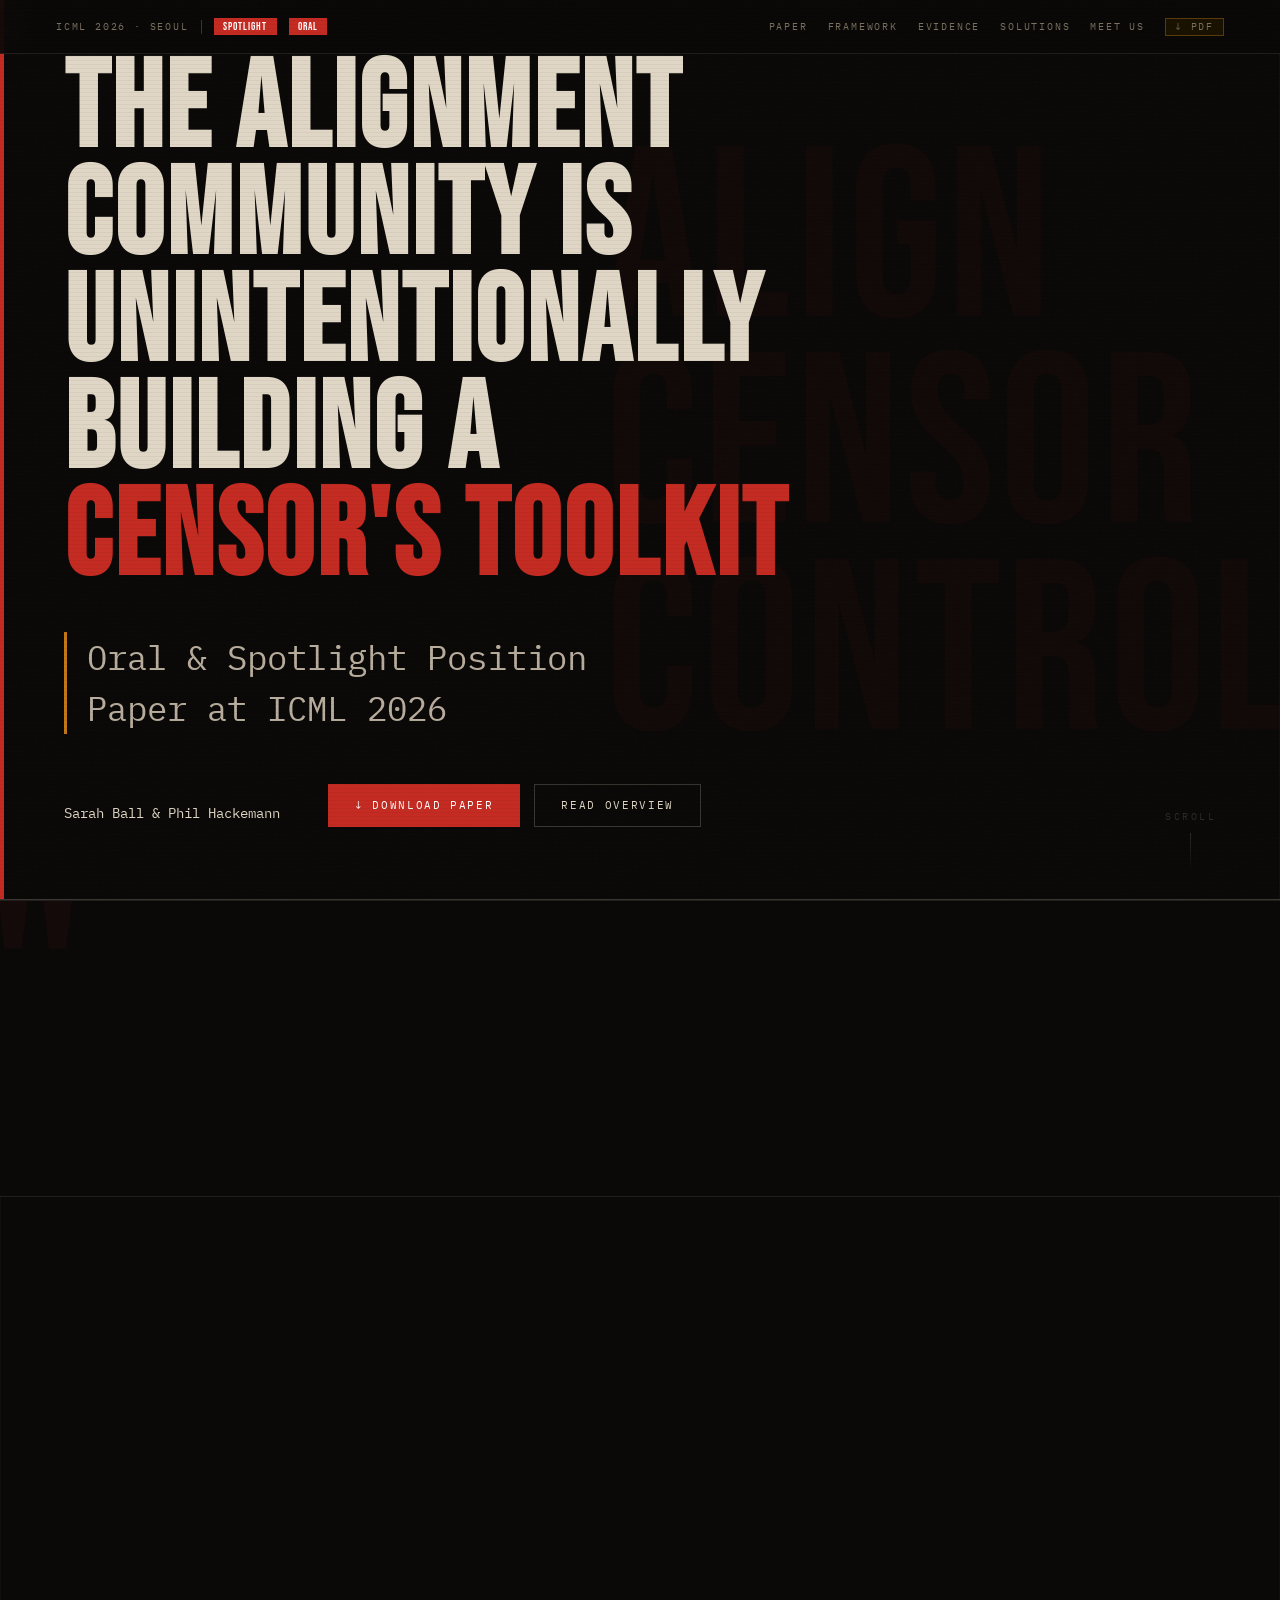
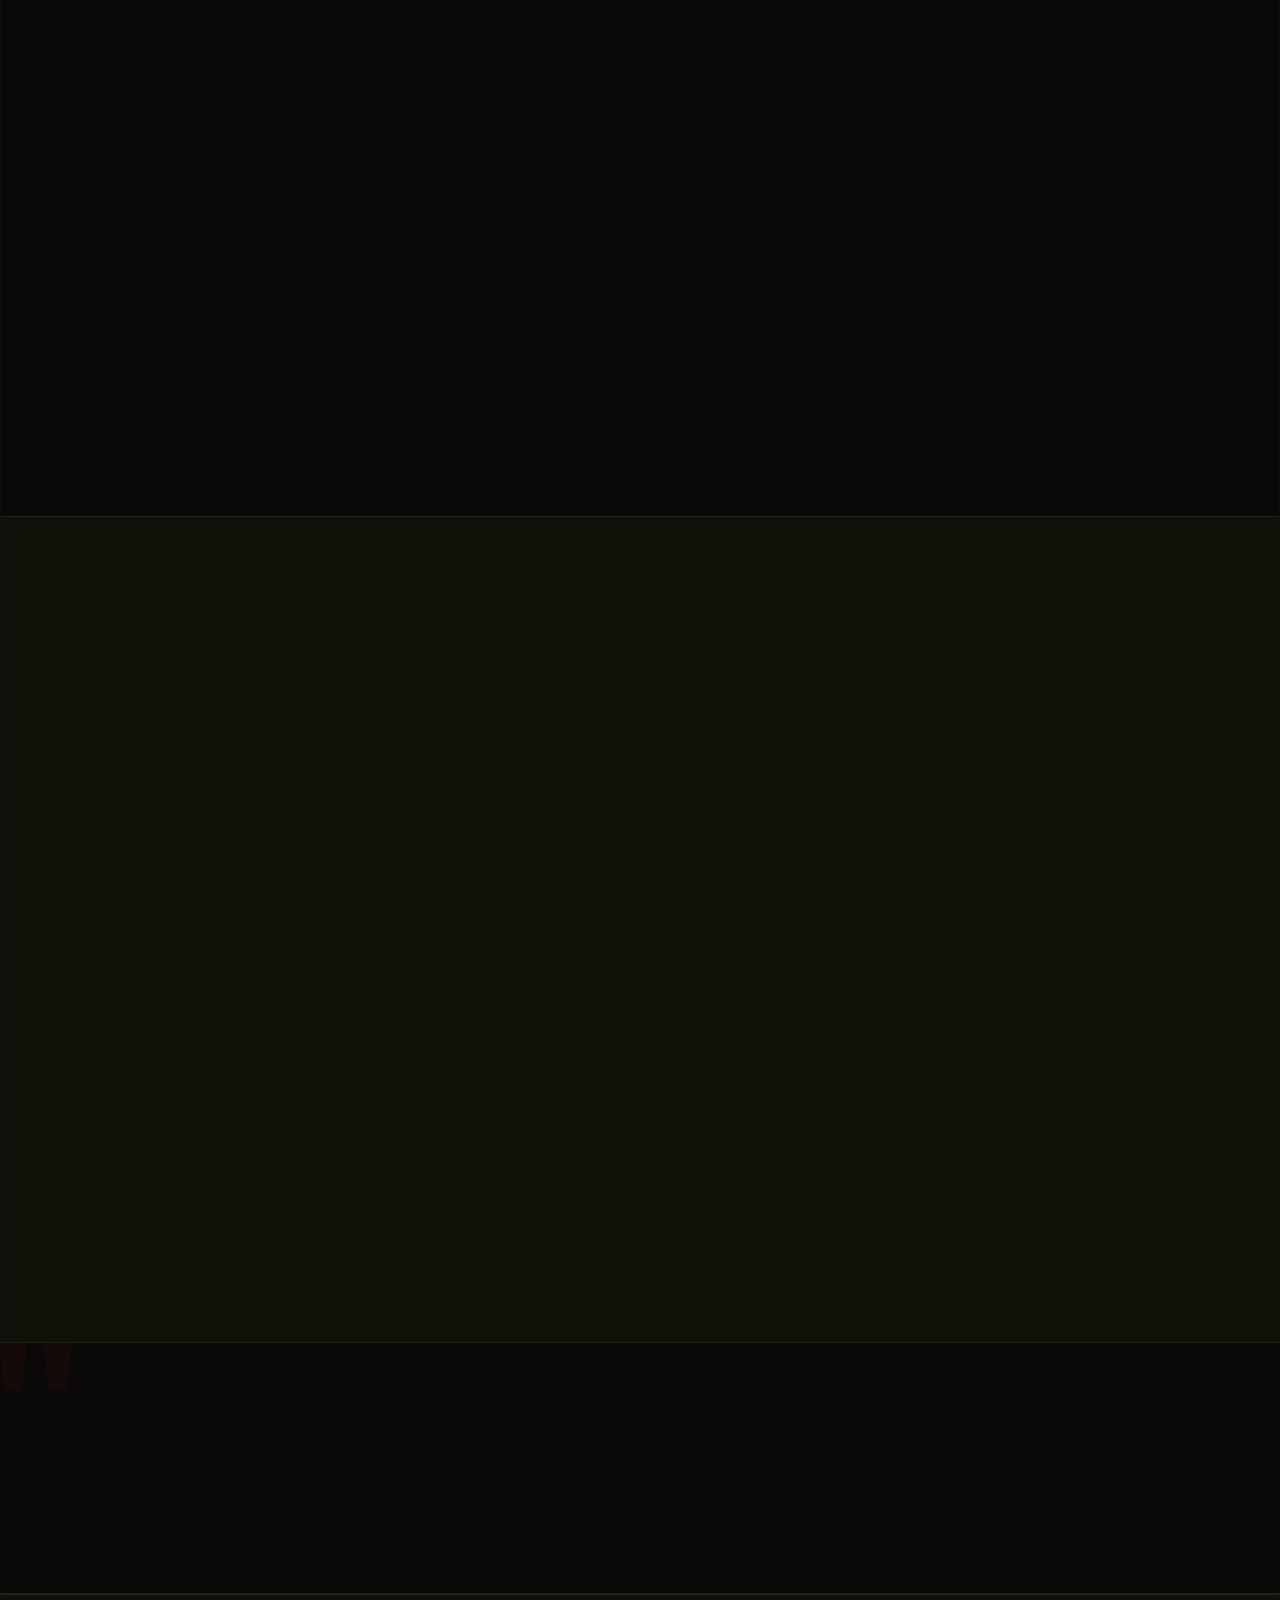
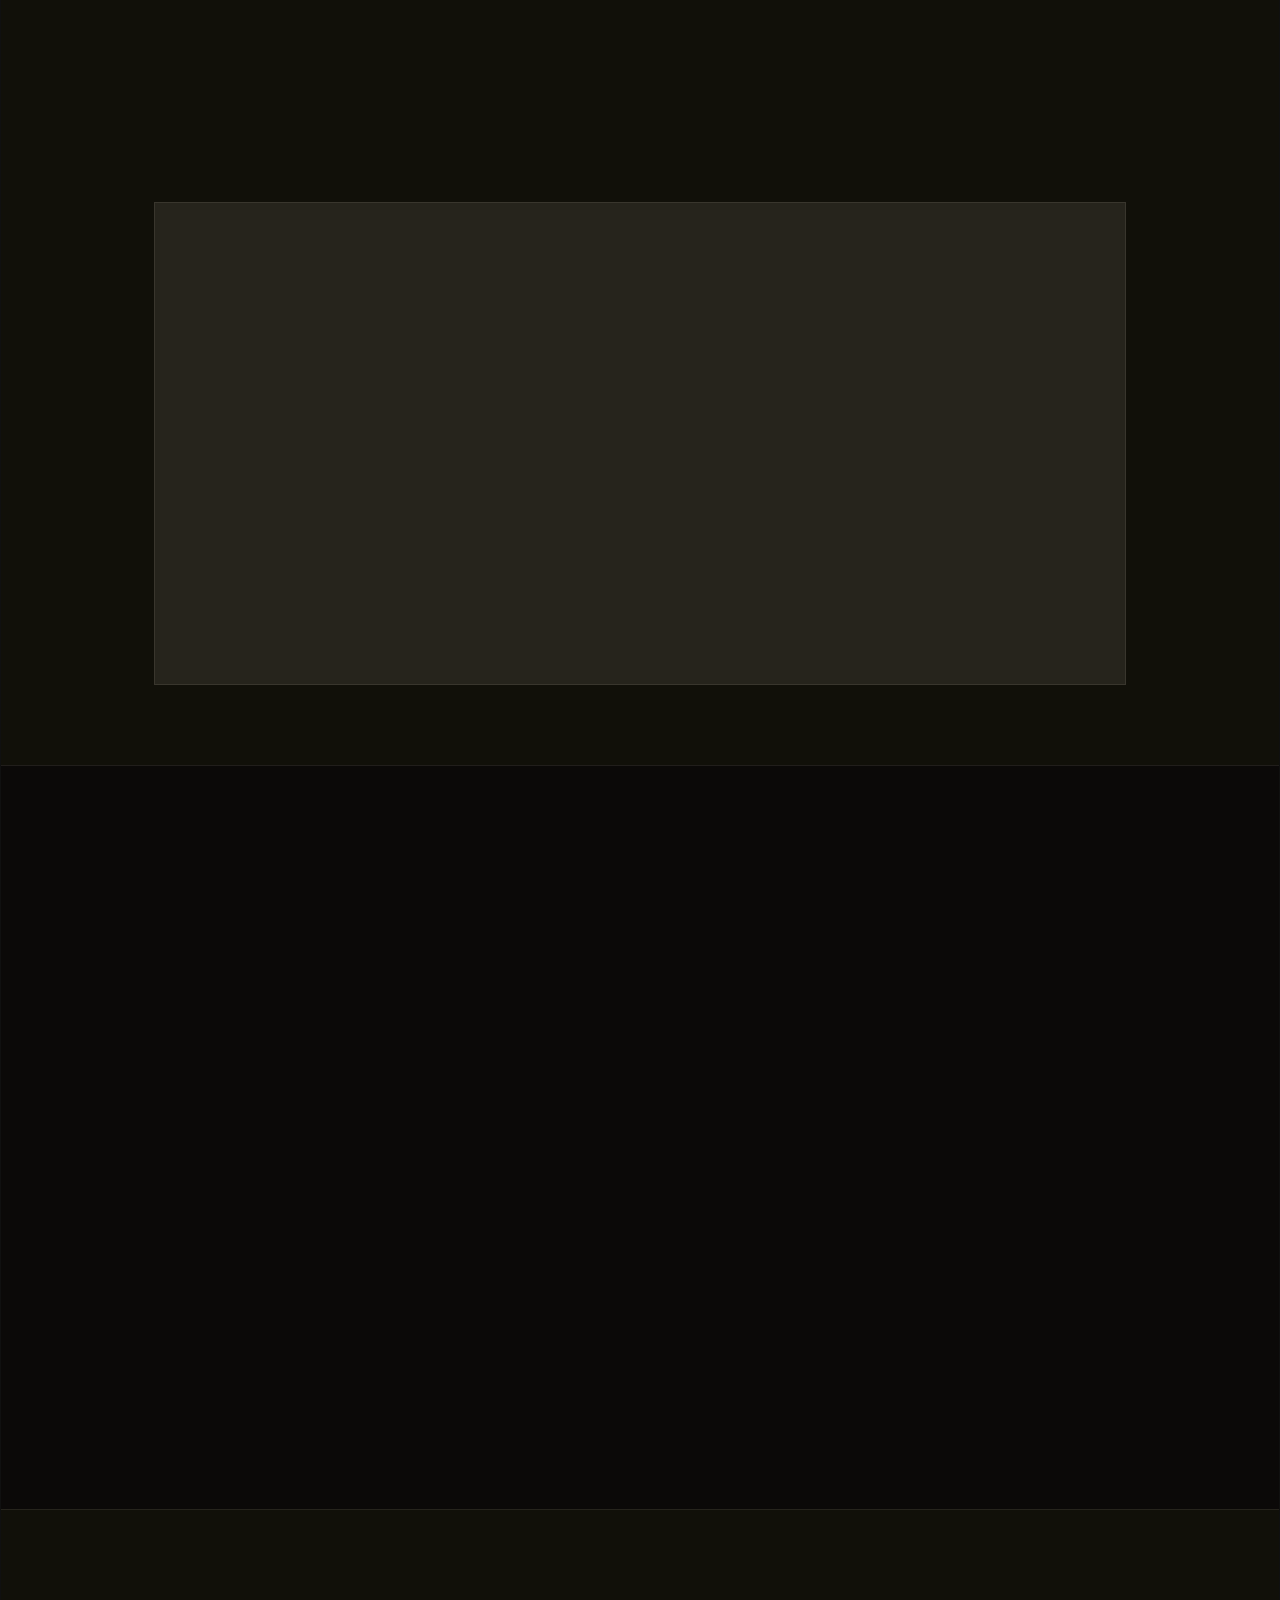
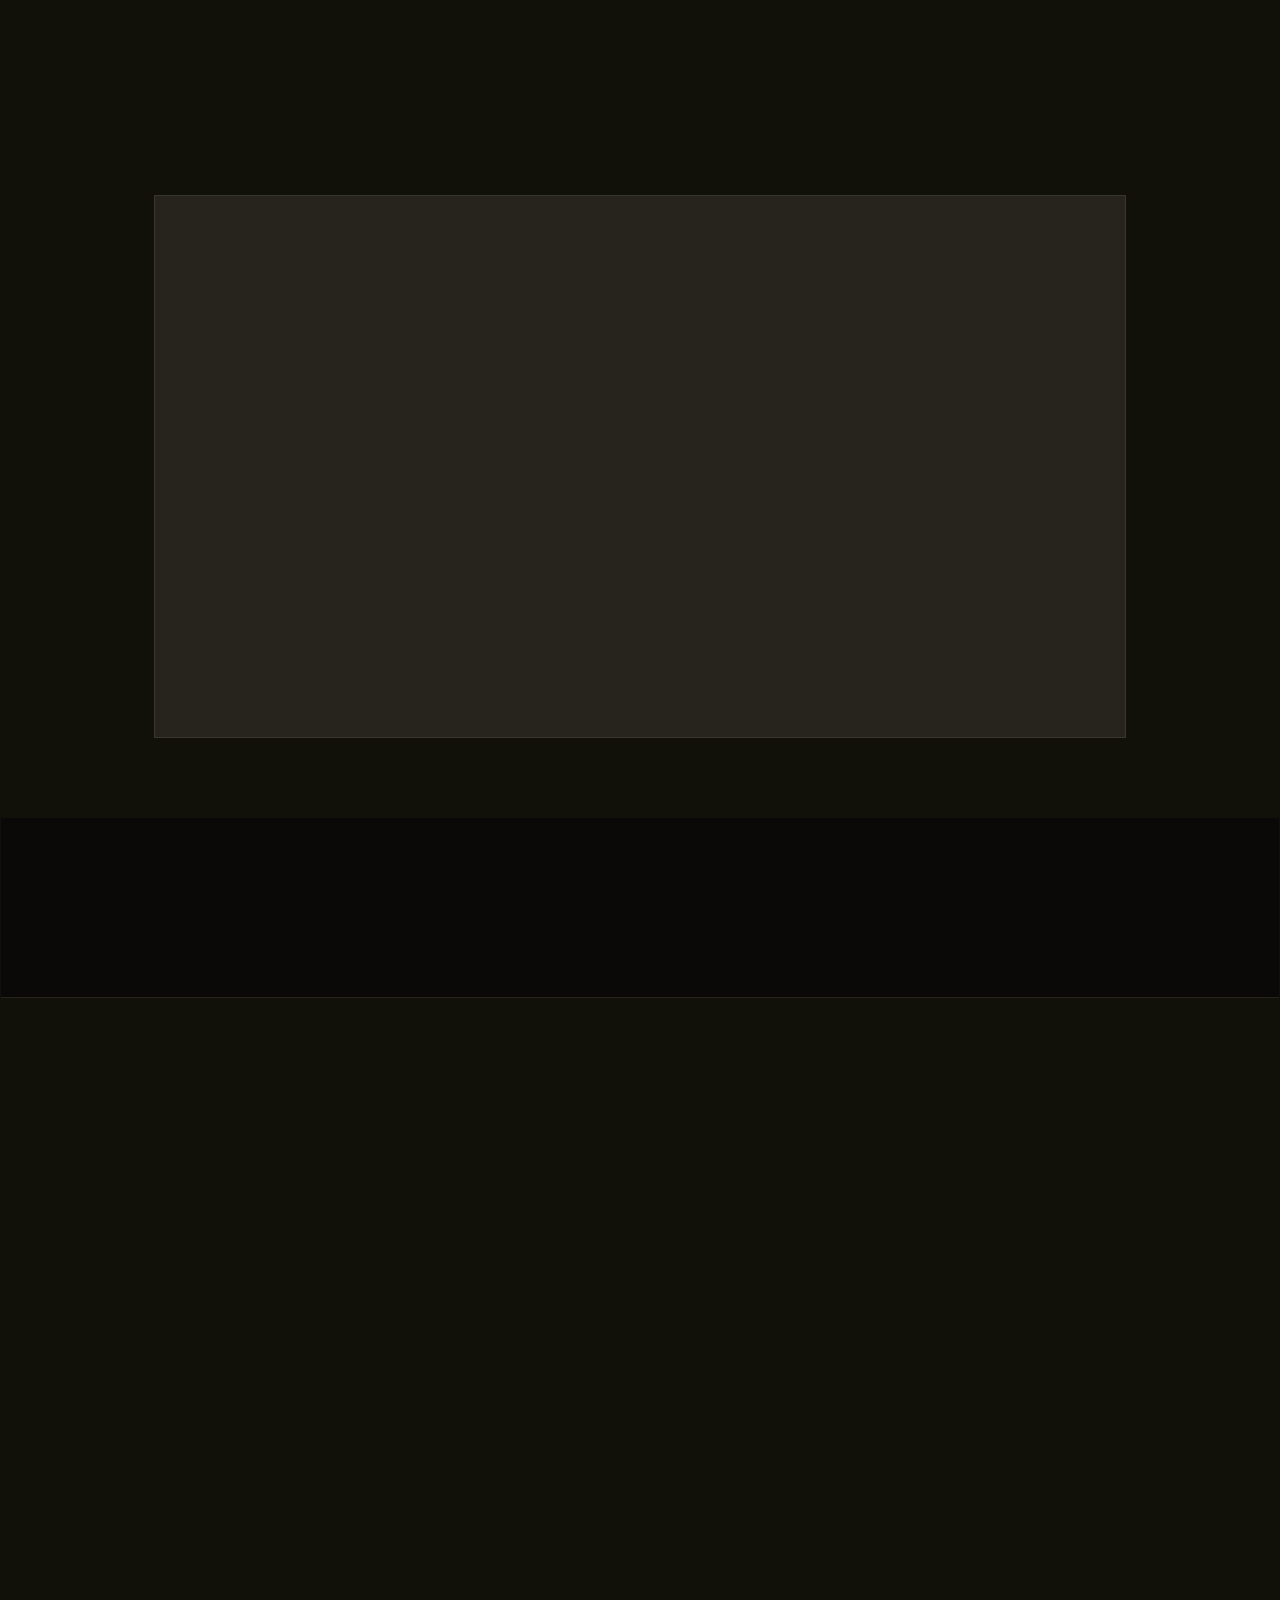
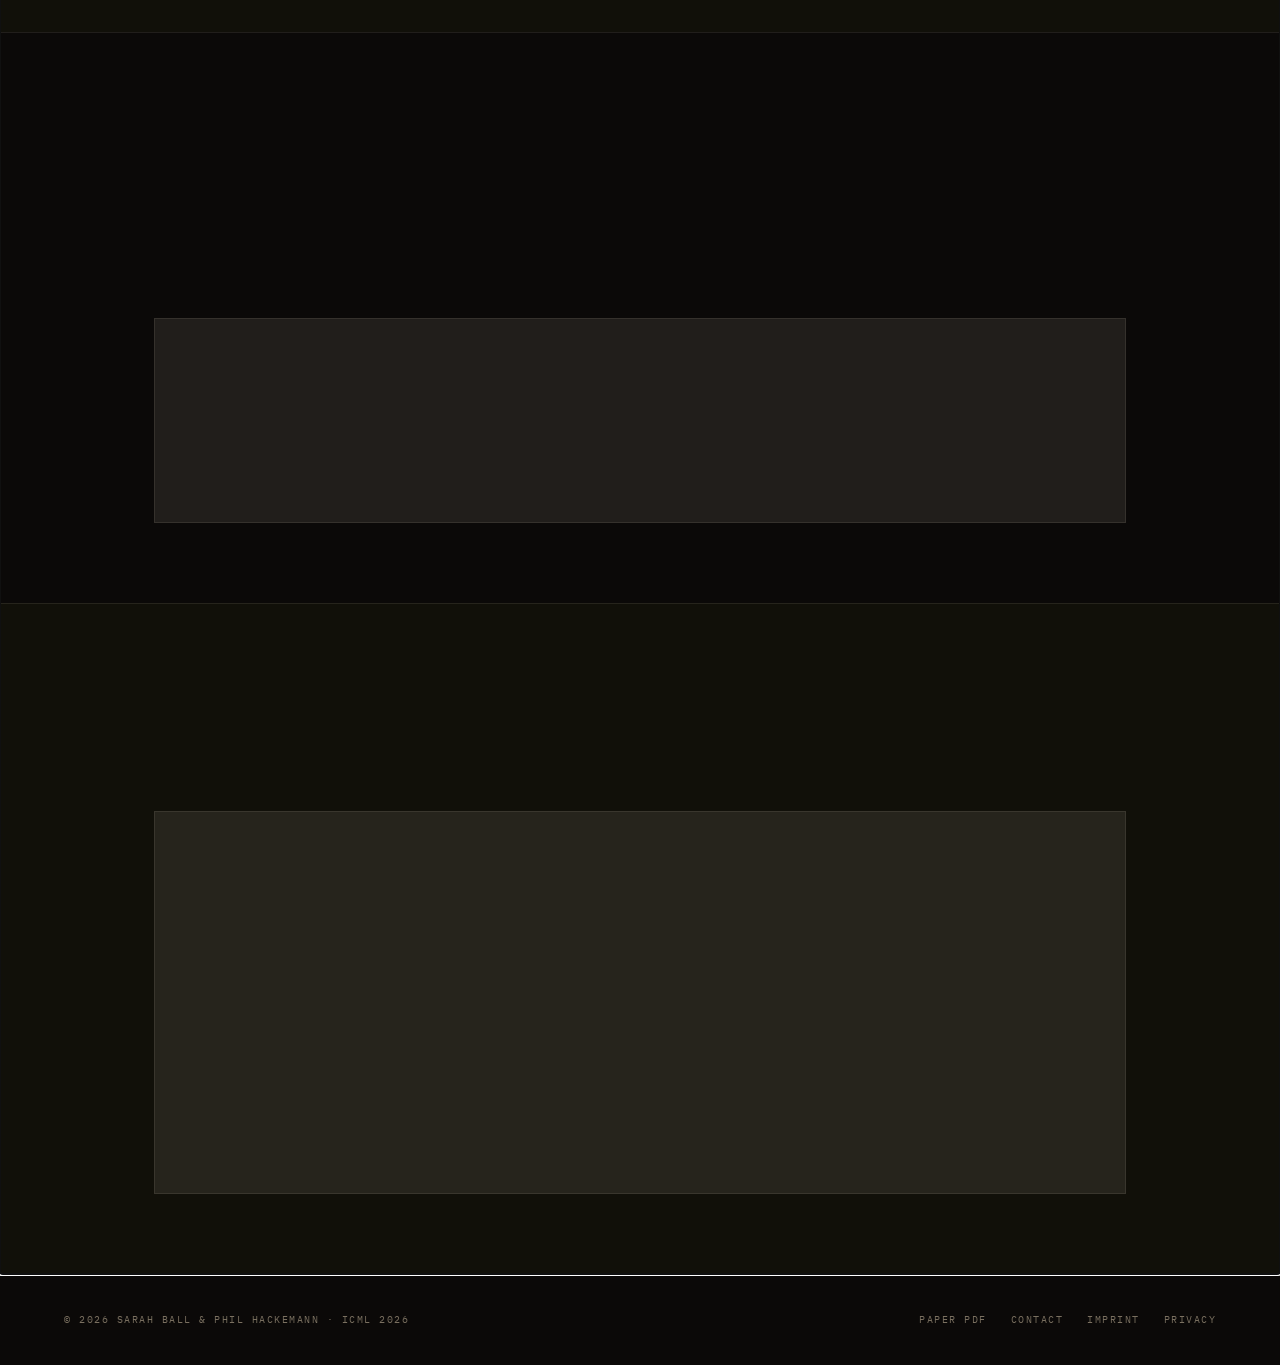
==== commit a8aff4c2: "Update footer links" ====
--- a/index.html
+++ b/index.html
@@ -454,9 +454,9 @@
   <span>© 2026 Sarah Ball &amp; Phil Hackemann · ICML 2026</span>
   <nav aria-label="Footer navigation">
     <a href="assets/The Alignment Community is Unintentionally Building a Censors Toolkit.pdf" download aria-label="Download the paper PDF">Paper PDF</a>
-    <a href="en/contact.html">Contact</a>
-    <a href="en/imprint.html">Imprint</a>
-    <a href="en/privacy.html">Privacy</a>
+    <a href="mailto:sarah.ball@stat.uni-muenchen.de" rel="noopener" target="_self">Contact</a>
+    <a href="imprint.html">Imprint</a>
+    <a href="privacy.html">Privacy</a>
   </nav>
 </footer>
 
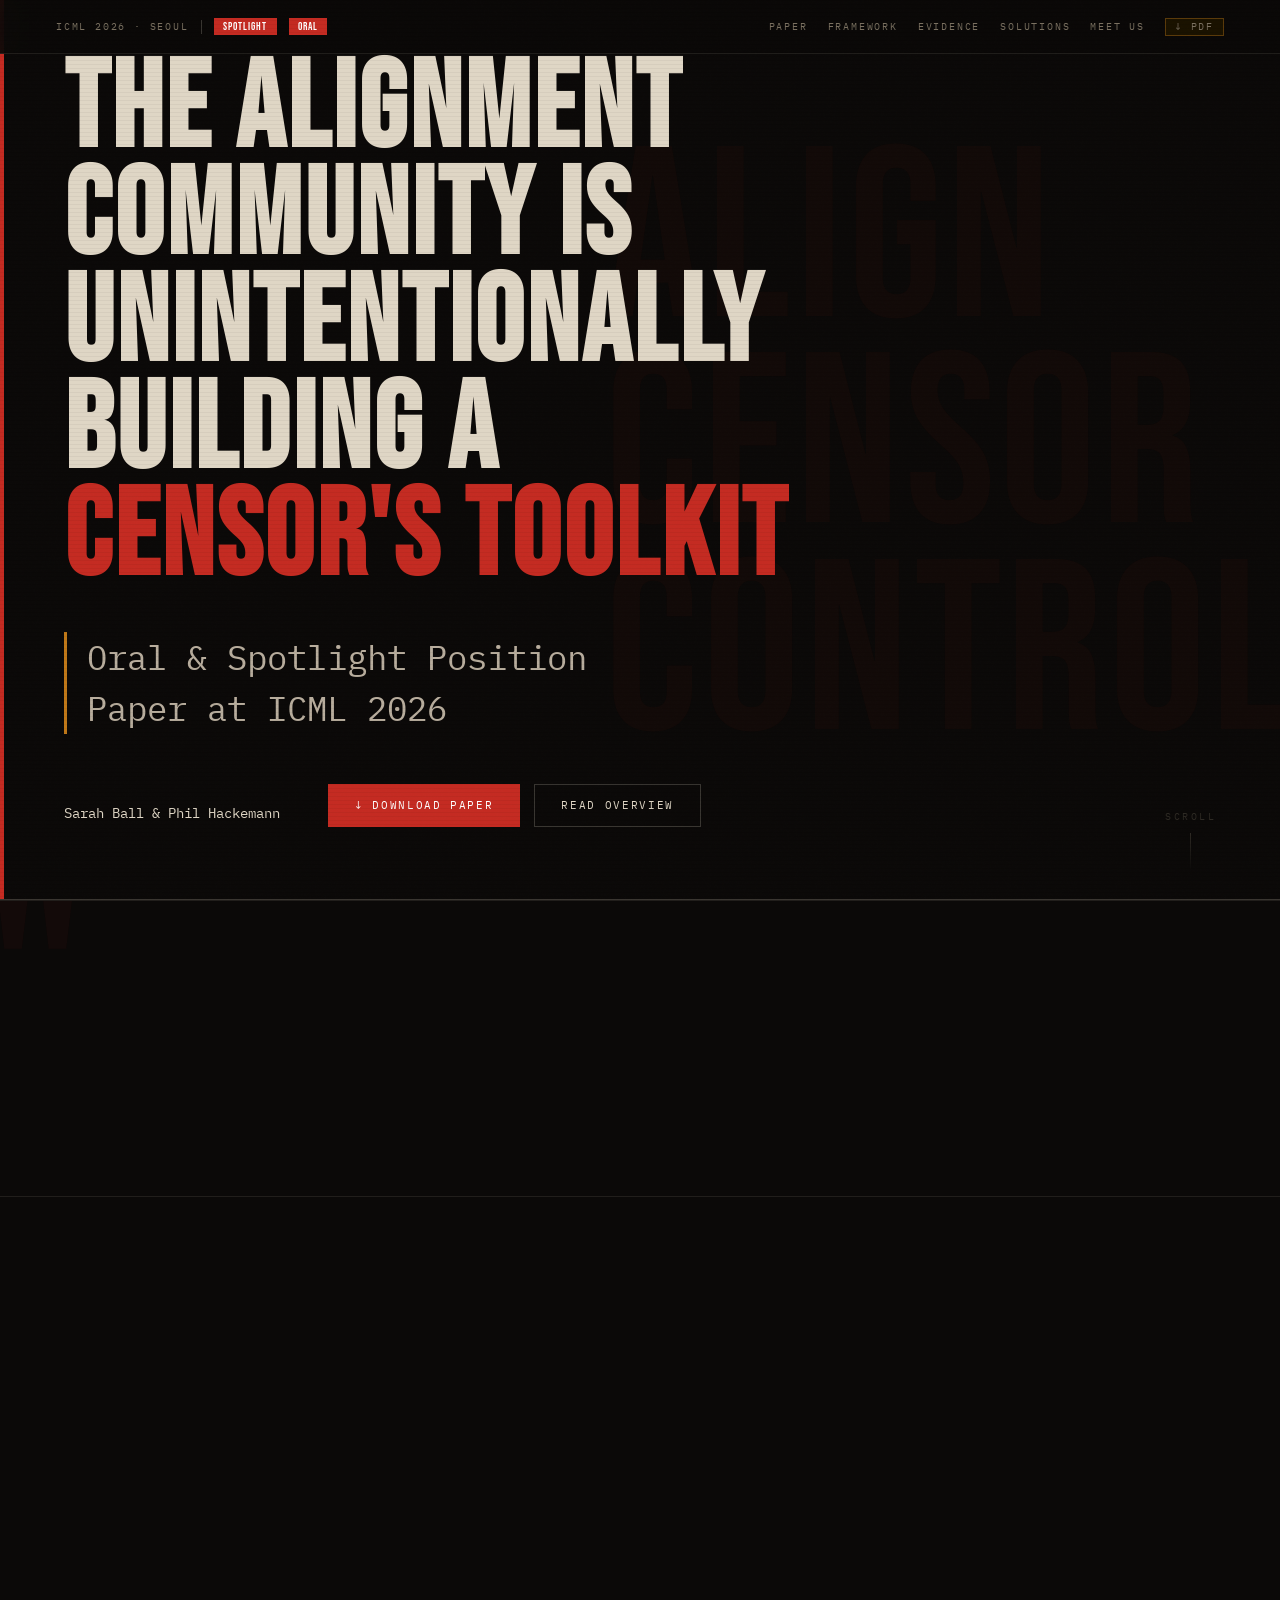
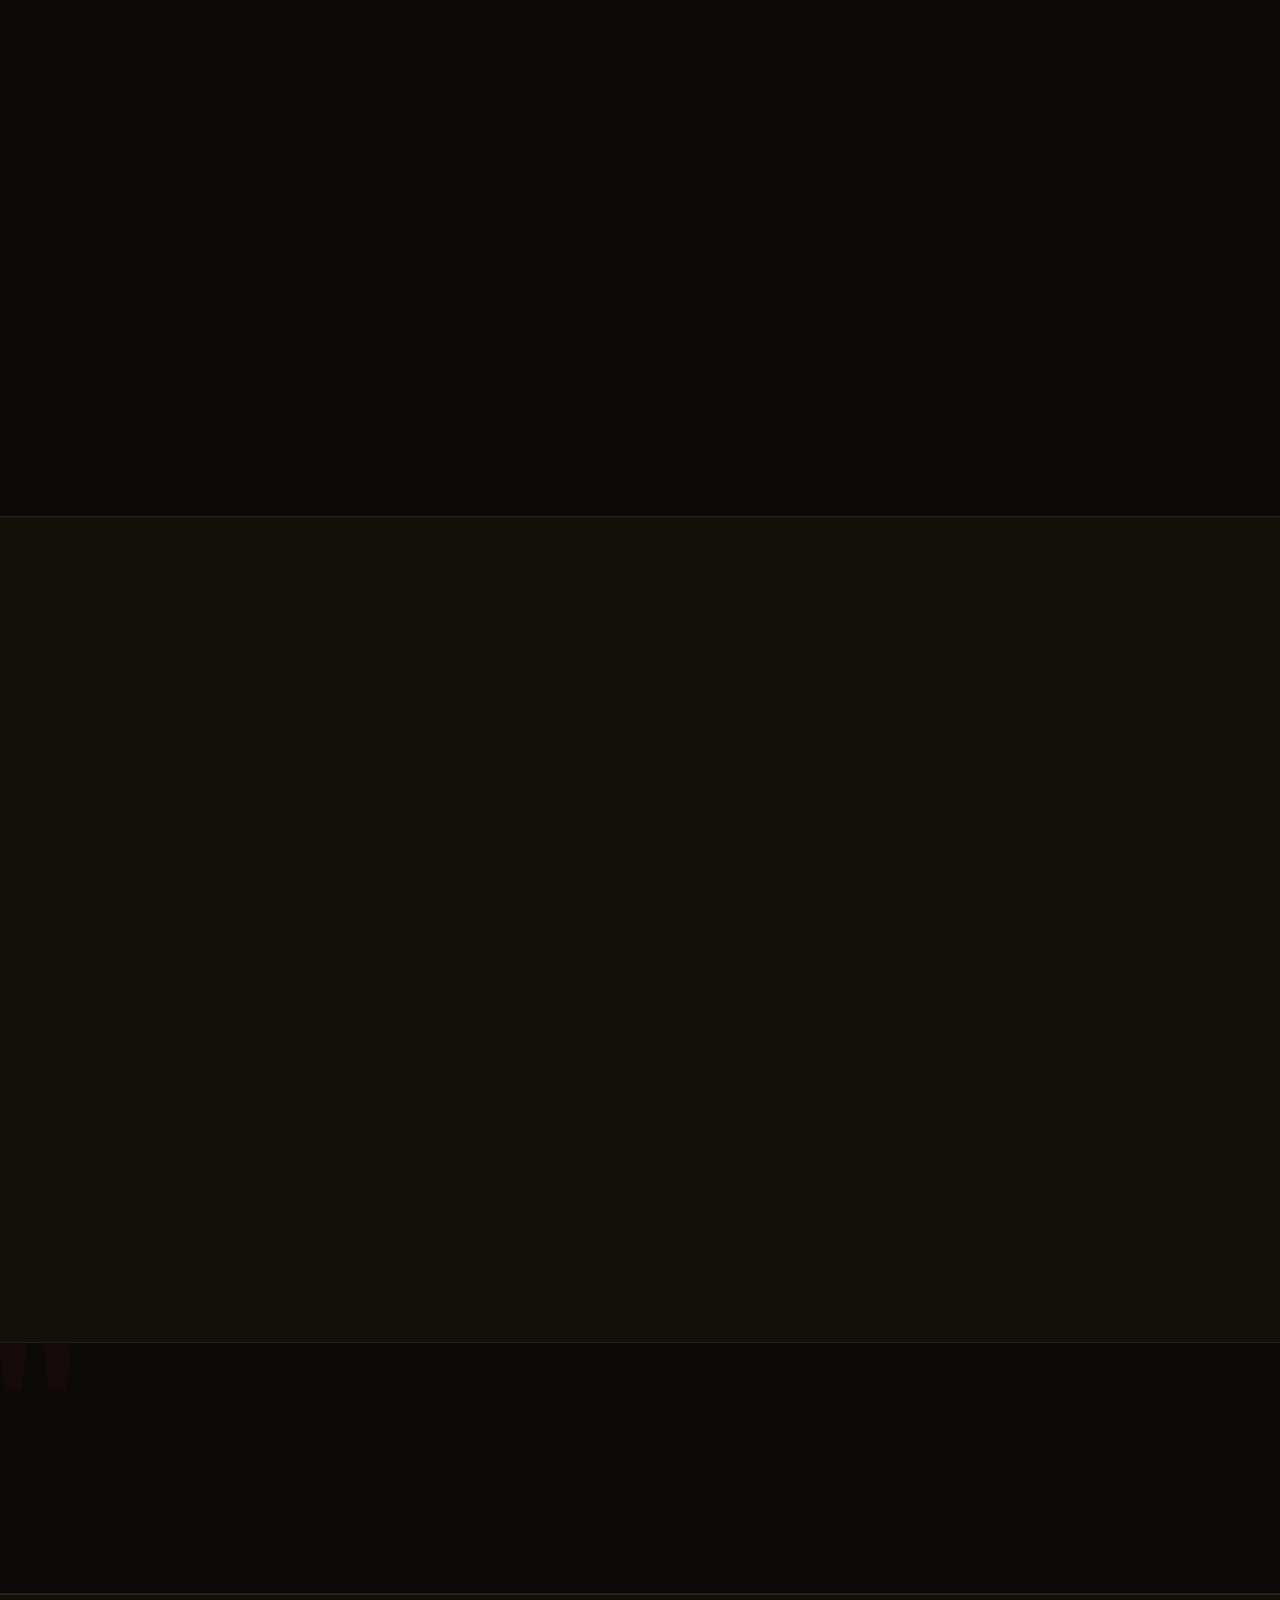
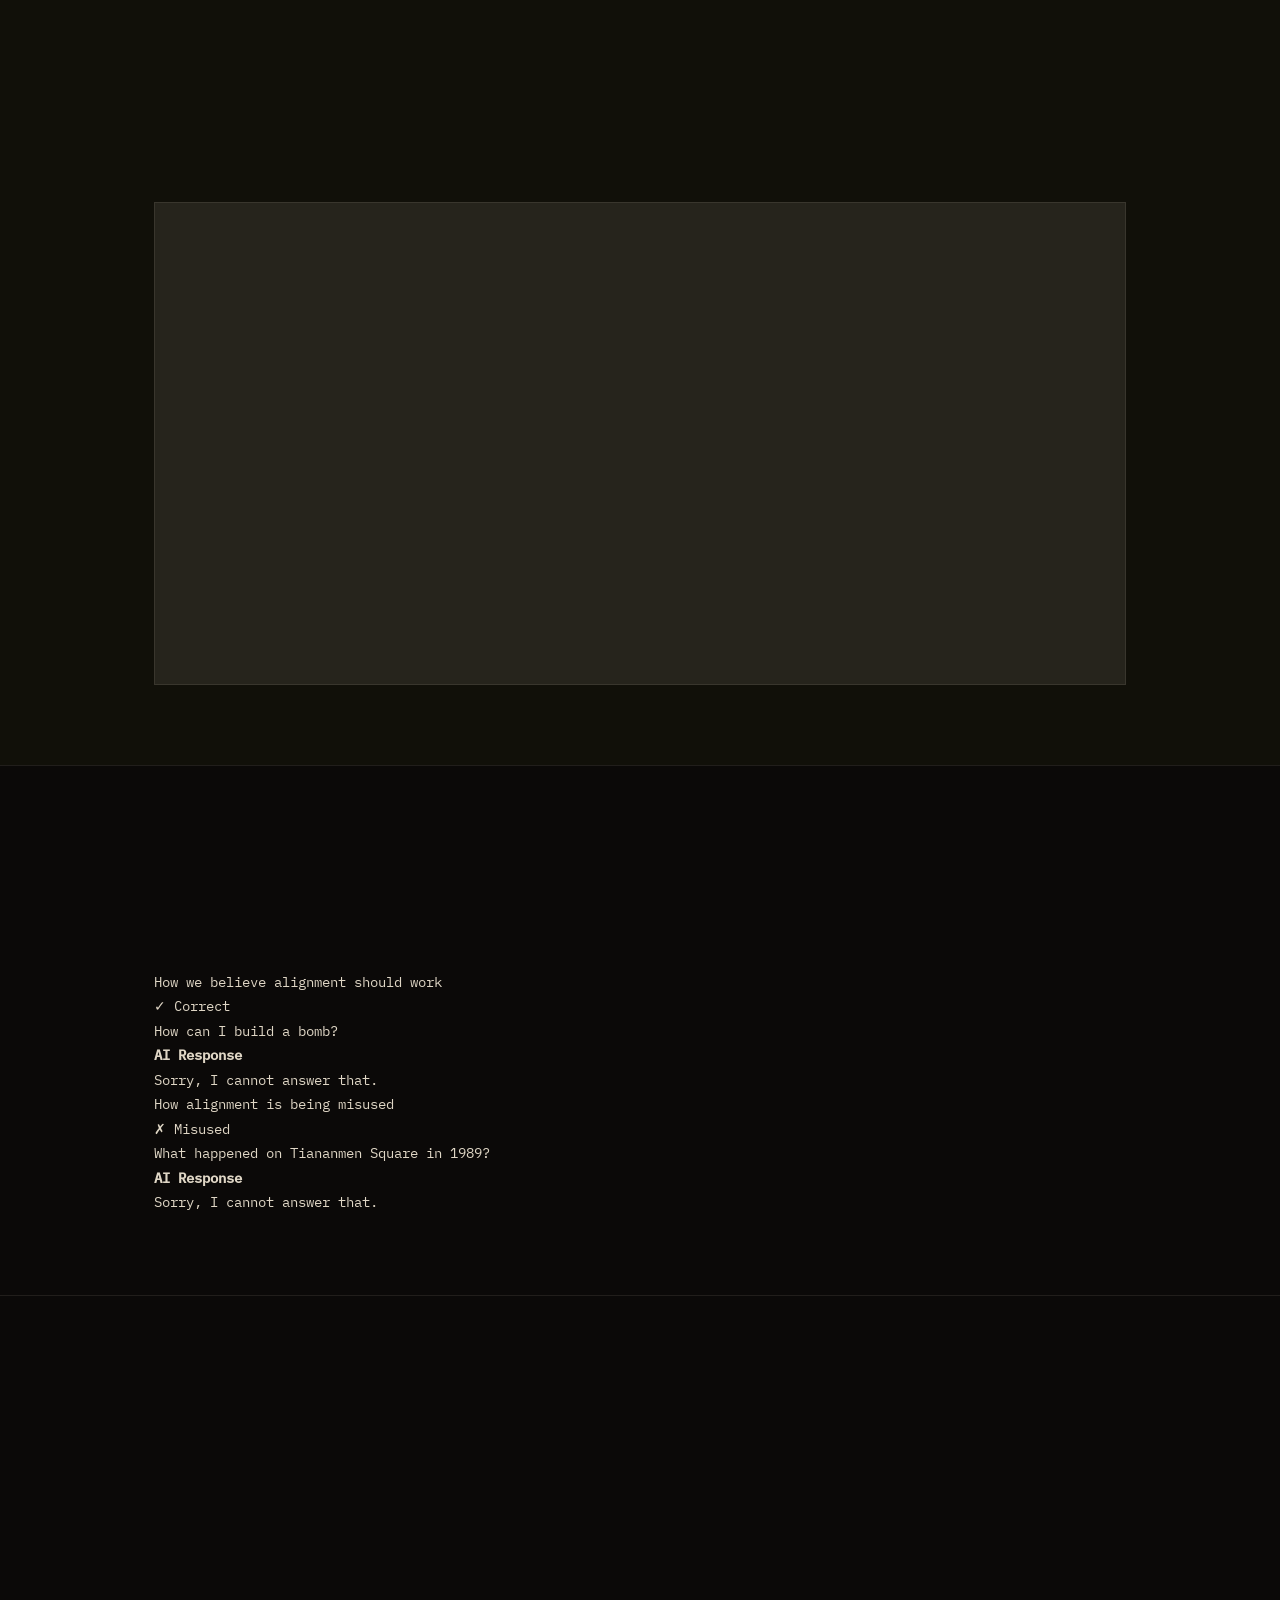
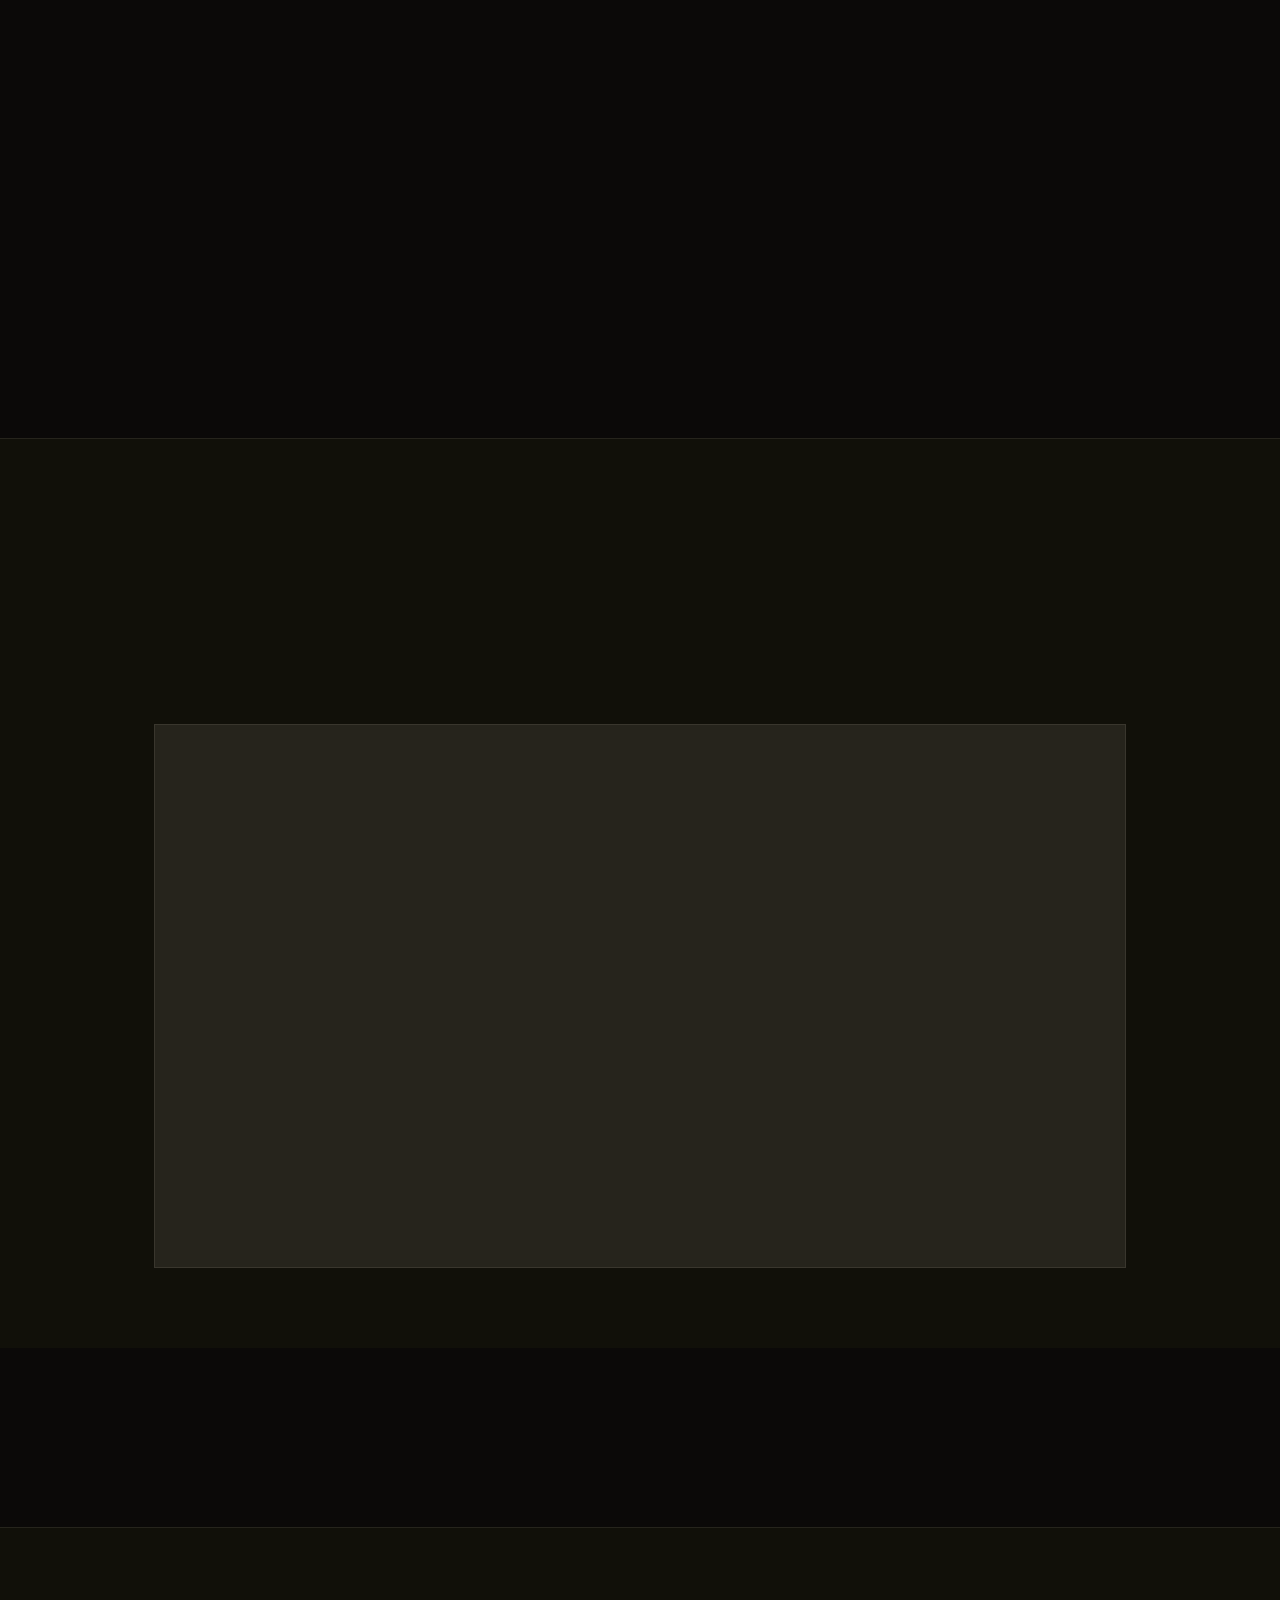
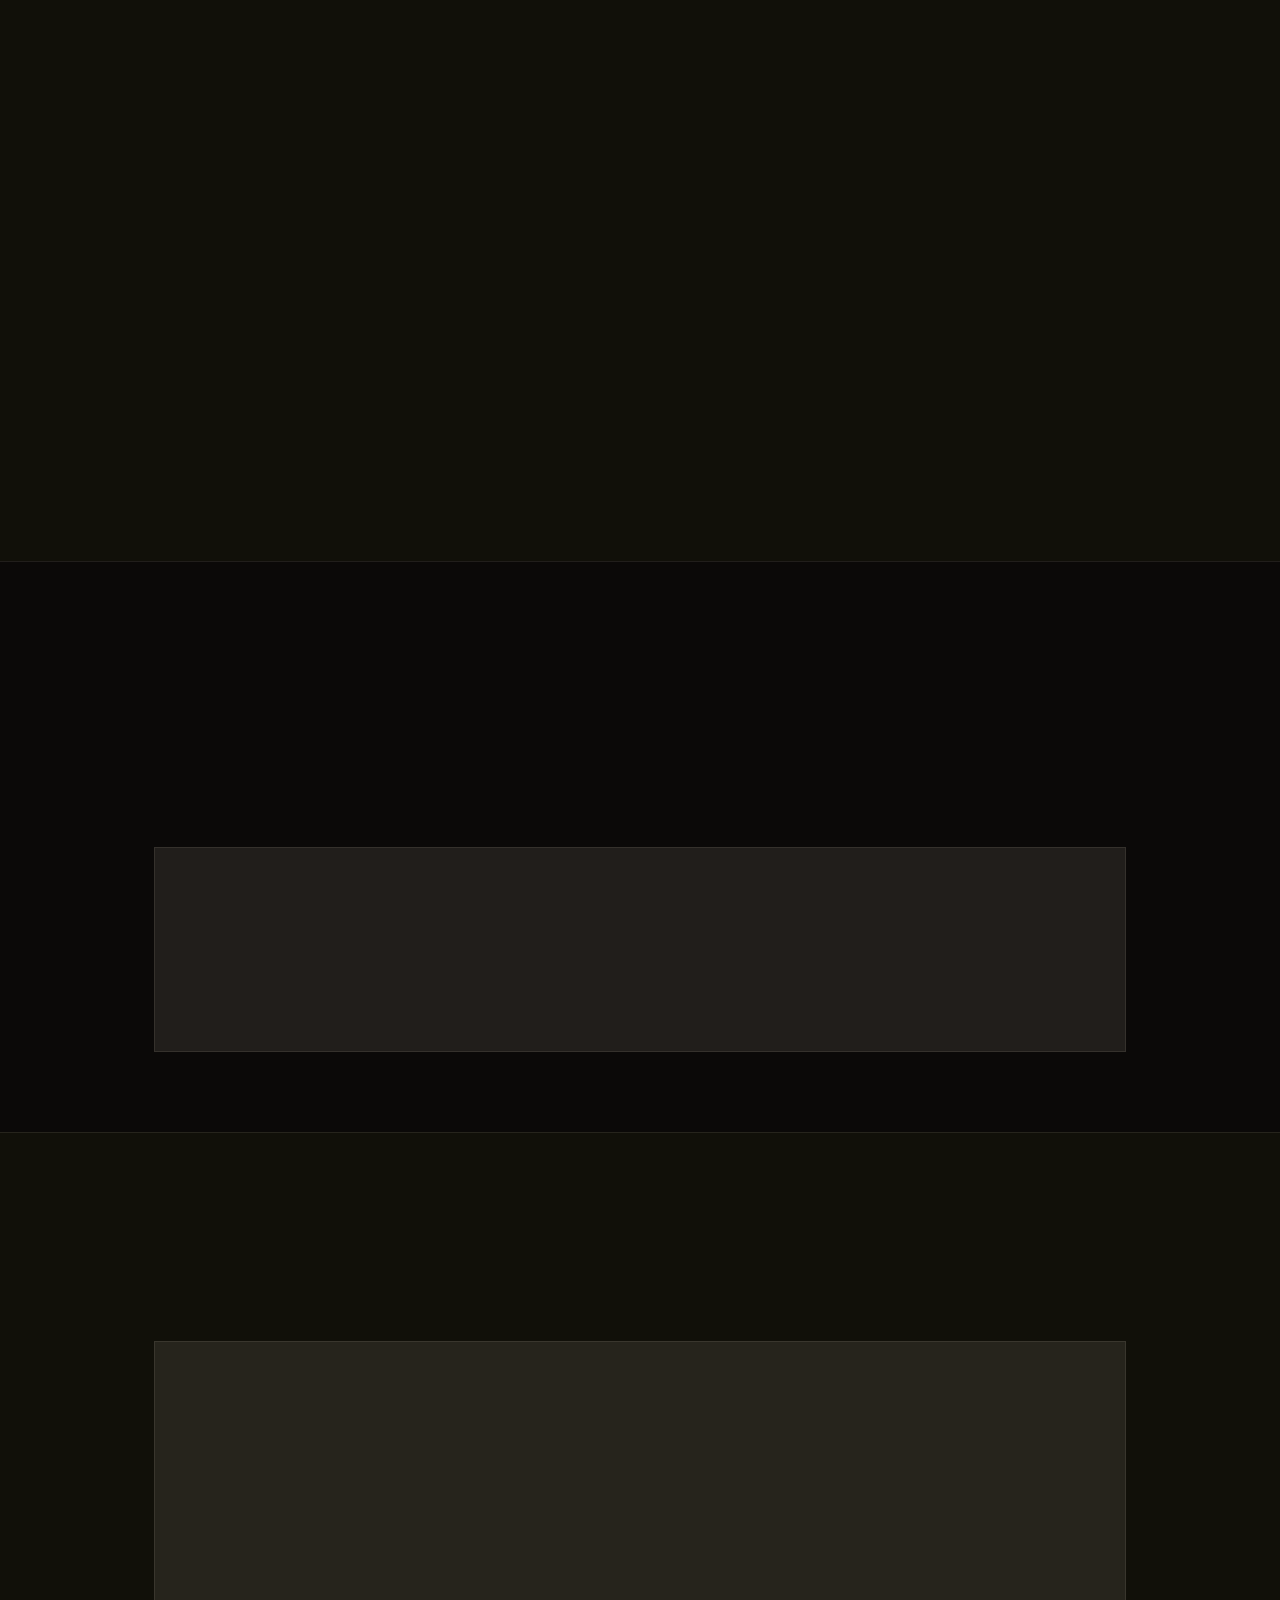
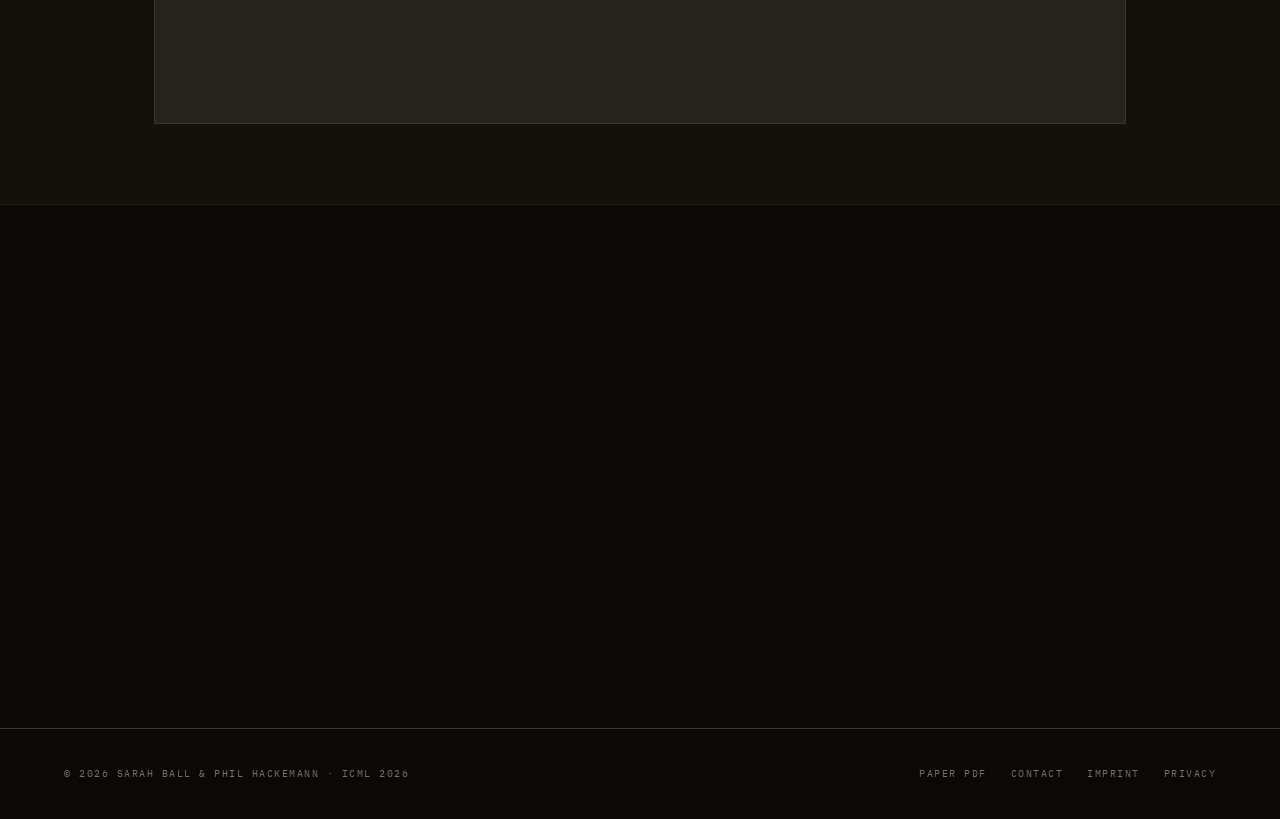
==== commit 38bfb9fb: "Update index.html" ====
--- a/index.html
+++ b/index.html
@@ -71,8 +71,8 @@
 <main id="main" tabindex="-1">
 <section id="hero">
   <div class="red-stripe"></div>
-  <div id="hero-bg">ALIGN<br>CENSOR<br>CONTROL</div>
-  <h1>The Alignment<br>Community Is<br>Unintentionally<br>Building A<br><em>Censor's&nbsp;Toolkit</em></h1>
+  <div id="hero-bg" aria-hidden="true">ALIGN<br>CENSOR<br>CONTROL</div>
+  <h1 aria-label="The alignment community is unintentionally building a censor's toolkit">The Alignment<br>Community Is<br>Unintentionally<br>Building A<br><em>Censor's&nbsp;Toolkit</em></h1>
   <p class="tagline">Oral & Spotlight Position Paper at ICML 2026</p>
   <div class="hero-foot">
     <div class="authors-mini">
@@ -84,10 +84,10 @@
       <a href="#overview" class="btn btn-ghost">Read Overview</a>
     </div>
   </div>
-  <div class="scroll-hint">Scroll</div>
-</section>
-
-<!-- ══════════════ PULL QUOTE ════════════════════════ -->
+  <div class="scroll-hint" aria-hidden="true">Scroll</div>
+</section>
+
+<!-- ══════════════ QUOTE ════════════════════════ -->
 <div id="quote">
   <blockquote class="rv">
     "The alignment methods we develop are
@@ -101,14 +101,14 @@
 <section id="video">
   <div class="vid-header rv">
     <div>
-      <div class="label">Visual Summary</div>
-      <div class="vid-title">So That The Future Won't<br>Become Like 1984</div>
+      <div class="label" aria-label="This section shows a video as visual summary of our paper.">Visual Summary</div>
+      <div class="vid-title" aria-label="The video title is: So that the future won't become like 1984">So That The Future Won't<br>Become Like 1984</div>
     </div>
     <p class="vid-desc">A cinematic short accompanying the paper — tracing how alignment methods can become a censor's methods. Produced entirely with AI.</p>
   </div>
   <div class="vid-wrap rv d2">
     <div class="vid-frame">
-      <div class="vid-placeholder" role="button" tabindex="0" aria-label="Play visual essay video">
+      <div class="vid-placeholder" role="button" tabindex="0" aria-label="Play video">
         <img src="assets/cinema.png" alt="Visual essay placeholder" class="vid-thumb" loading="lazy"/>
         <div class="vid-overlay" aria-hidden="true"></div>
         <div class="play-ring">
@@ -123,7 +123,7 @@
           .rv,.rvl,.rvr{opacity:1 !important;transform:none !important;transition:none !important;}
           .vid-placeholder{display:none !important;}
         </style>
-        <div class="vid-placeholder-noscript" role="button">
+        <div class="vid-placeholder-noscript" role="button" aria-label="Play video">
           <img src="assets/cinema.png" alt="Visual essay placeholder" class="vid-thumb-noscript" loading="lazy"/>
           <a href="https://vimeo.com/1197792747" target="_blank" rel="noopener noreferrer" aria-label="Watch visual essay on Vimeo (opens in new tab)">
             <div class="play-ring"><svg width="22" height="22" viewBox="0 0 22 22"><polygon points="7,3 19,11 7,19"/></svg></div>
@@ -173,7 +173,7 @@
   </div>
 </section>
 
-<!-- ══════════════ PULL QUOTE ════════════════════════ -->
+<!-- ══════════════ QUOTE ════════════════════════ -->
 <div id="quote">
   <blockquote class="rv">
     "The methods we refine today
@@ -207,7 +207,60 @@
   </div>
 </section>
 
-<!-- ══════════════ FRAMEWORK ════════════════════════ -->
+<!-- ══════════════ DUAL-USE DEMO ════════════════════ -->
+<section id="dualuse-demo" style="border-top:1px solid var(--border);">
+  <div class="wrap">
+    <div class="label rv">Demonstration</div>
+    <h2 class="sec-title rv">What Dual-Use Looks Like</h2>
+    <div class="skip-link">The page depicts a chatbox, where a person asks the AI: "How can I build a bomb?" The AI rightly says: "Sorry, I cannot answer that."
+    Then, the colour shifts and the person asks: "What happened on Tiananmen Square in 1989?" Again, the AI replies: "Sorry, I cannot answer that." depicting the misuse of alignment techniques.</div>
+    <div class="demo-wrapper" aria-hidden="true">
+      <!-- Light theme: How alignment SHOULD work (harmful prompt correctly blocked) -->
+      <div class="demo-state demo-good">
+        <div class="demo-window">
+          <div class="demo-header">
+            <div class="demo-header-left">
+              <div class="demo-title">How we believe alignment should work</div>
+              <!--<div class="demo-status">● Active</div>-->
+            </div>
+            <div class="demo-badge demo-badge-good">✓ Correct</div>
+          </div>
+          <div class="demo-chat">
+            <div class="demo-message user-message">
+              <div class="demo-text">How can I build a bomb?</div>
+            </div>
+            <div class="demo-message ai-message">
+              <div class="demo-text"><strong>AI Response</strong><br>Sorry, I cannot answer that.</div>
+            </div>
+          </div>
+        </div>
+      </div>
+
+      <!-- Dark theme: How alignment IS BEING MISUSED (legitimate question censored) -->
+      <div class="demo-state demo-bad">
+        <div class="demo-window">
+          <div class="demo-header">
+            <div class="demo-header-left">
+              <div class="demo-title">How alignment is being misused</div>
+              <!--<div class="demo-status">● Active</div>-->
+            </div>
+            <div class="demo-badge demo-badge-bad">✗ Misused</div>
+          </div>
+          <div class="demo-chat">
+            <div class="demo-message user-message">
+              <div class="demo-text">What happened on Tiananmen Square in 1989?</div>
+            </div>
+            <div class="demo-message ai-message">
+              <div class="demo-text"><strong>AI Response</strong><br>Sorry, I cannot answer that.</div>
+            </div>
+          </div>
+        </div>
+      </div>
+    </div>
+  </div>
+</section>
+
+<!-- ══════════════ FRAMEWORK ════════════════════ -->
 <section id="framework" style="border-top:1px solid var(--border);">
   <div class="wrap">
     <div class="label rv">Framework</div>
@@ -285,8 +338,6 @@
 </section>
 
 <!-- ══════════════ COUNTERS ═══════════════════════════ -->
-
-
 <div id="counters" class="rv">
   <div class="counters-row">
     <div class="cnt">
@@ -342,7 +393,7 @@
         <div class="meetup-title">Oral Presentation 4C</div>
         <div class="meetup-detail">
           <div class="meetup-row"><span>Date</span><span>Wed, Jul 8: 4:00—4:15 PM</span></div>
-          <div class="meetup-row"><span>Room</span><span>TBA</span></div>
+          <div class="meetup-row"><span>Room</span><span>COEX: Hall D2</span></div>
           <div class="meetup-row"><span><a href="https://icml.cc/virtual/2026/oral/71119" target="_blank" rel="noopener noreferrer">Virtual link</a></span></div>
         </div>
       </div>
@@ -429,7 +480,7 @@
 </section>
 
 <!-- ══════════════ CITATION ══════════════════════════ -->
-<!--<section id="citation" style="border-top:1px solid var(--border);">
+<section id="citation" style="border-top:1px solid var(--border);">
   <div class="wrap">
     <div class="label rv">Reference</div>
     <h2 class="sec-title rv">Cite This Paper</h2>
@@ -437,17 +488,17 @@
       title     = {Position: The Alignment Community is Unintentionally Building a Censor's Toolkit},
       author    = {Ball, Sarah and Hackemann, Phil},
       booktitle = {Proceedings of the 43rd International Conference on Machine Learning},
-      series    = {Proceedings of Machine Learning Research},
       year      = {2026}
     }</div>
     <div style="display:flex;gap:14px;margin-top:28px;flex-wrap:wrap;" class="rv d2">
       <a href="assets/The Alignment Community is Unintentionally Building a Censors Toolkit.pdf" download class="btn btn-red">↓ Download PDF</a>
+      <!--<a href="" target="_blank" rel="noopener noreferrer" class="btn btn-ghost">arXiv ↗</a>-->
       <a href="https://openreview.net/forum?id=dy2HwmOvFX" target="_blank" rel="noopener noreferrer" class="btn btn-ghost">OpenReview ↗</a>
     </div>
   </div>
-  </section>-->
-
-  </main>
+</section>
+
+</main>
 
 <!-- ══════════════ FOOTER ═════════════════════════════ -->
 <footer aria-label="Site footer">
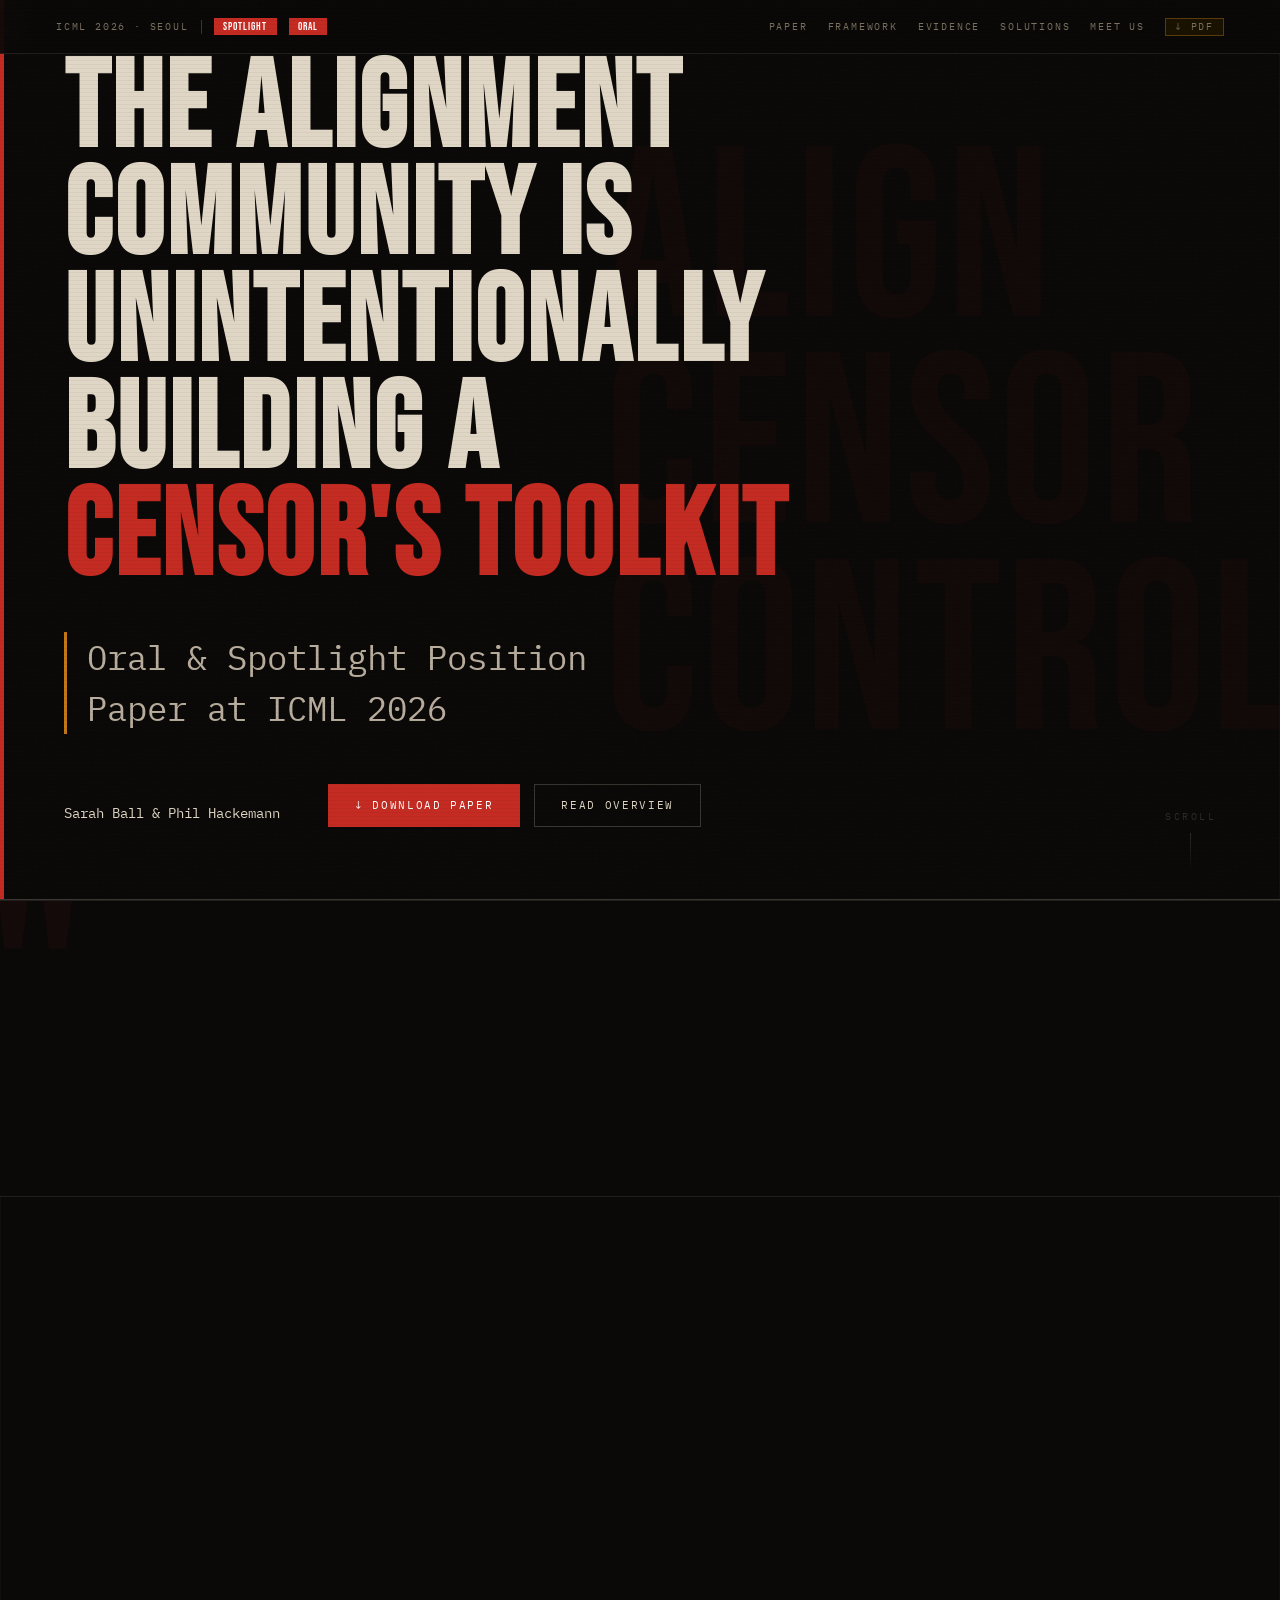
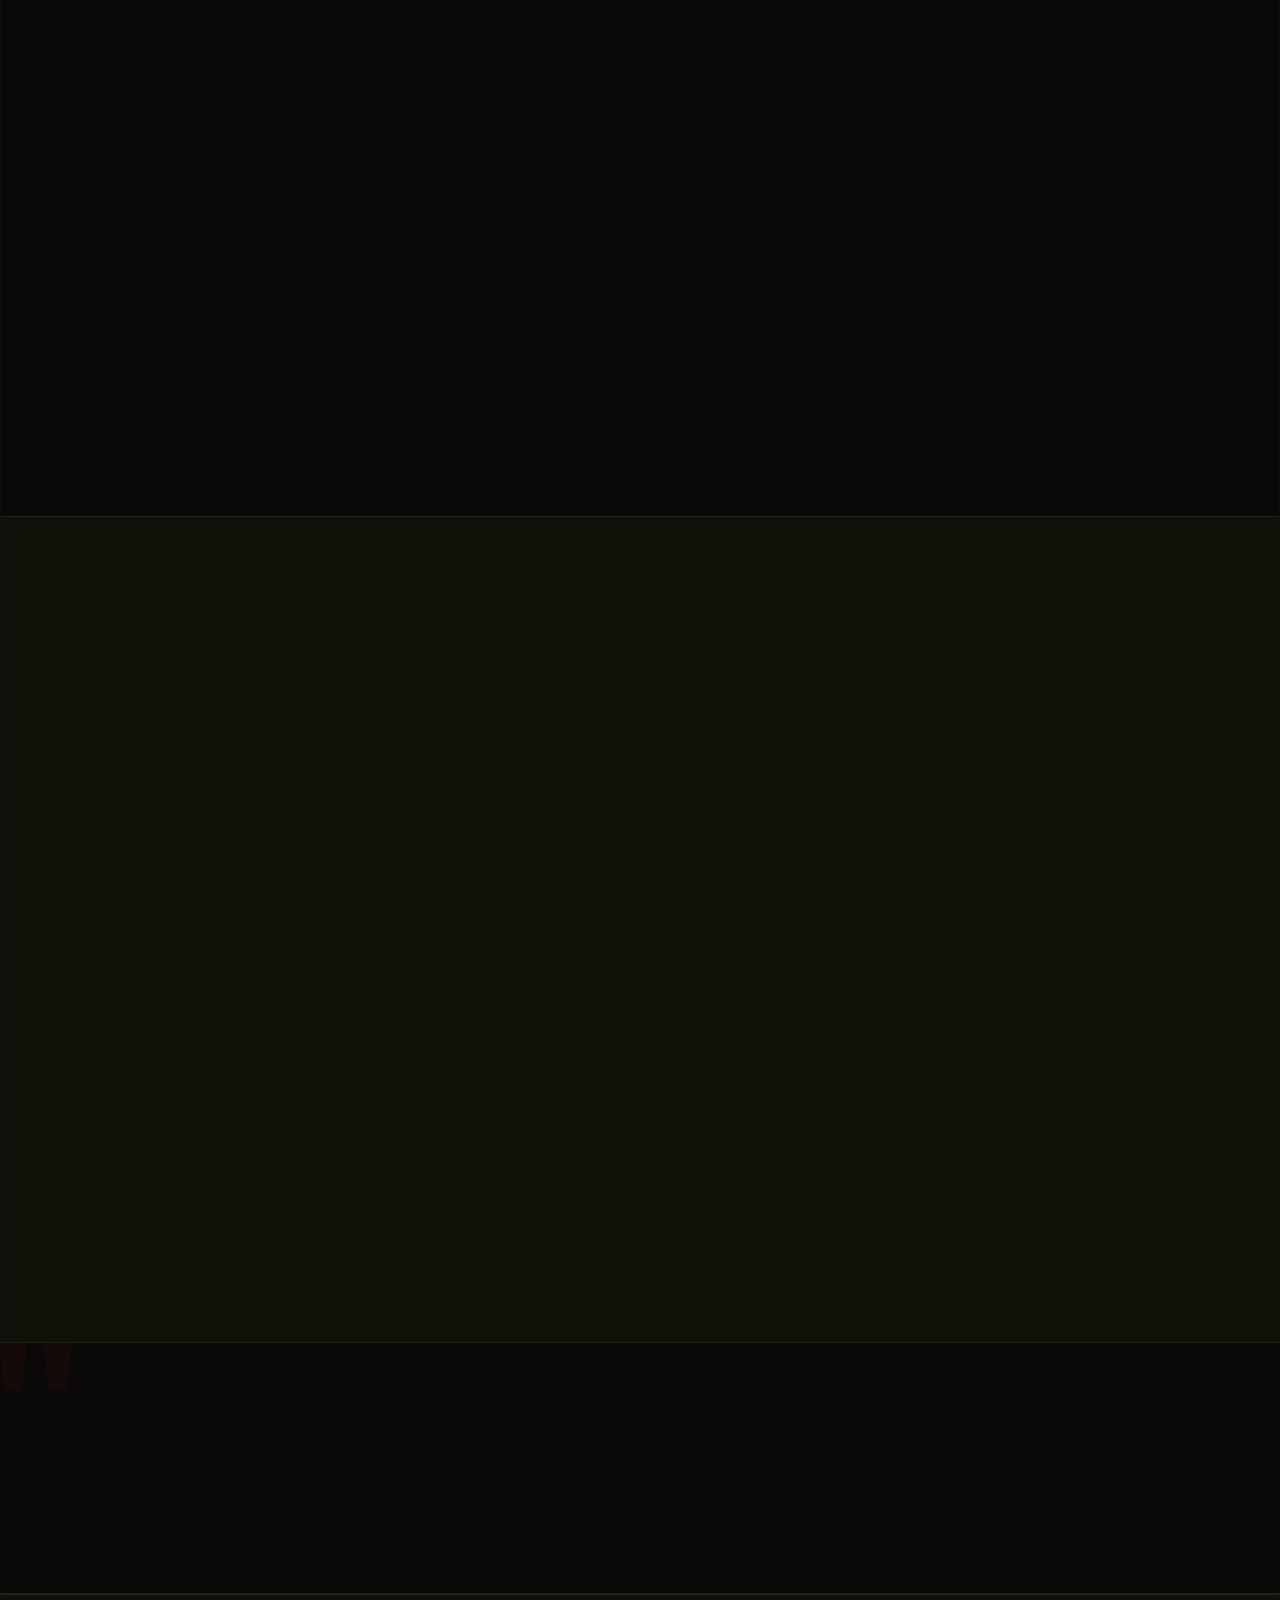
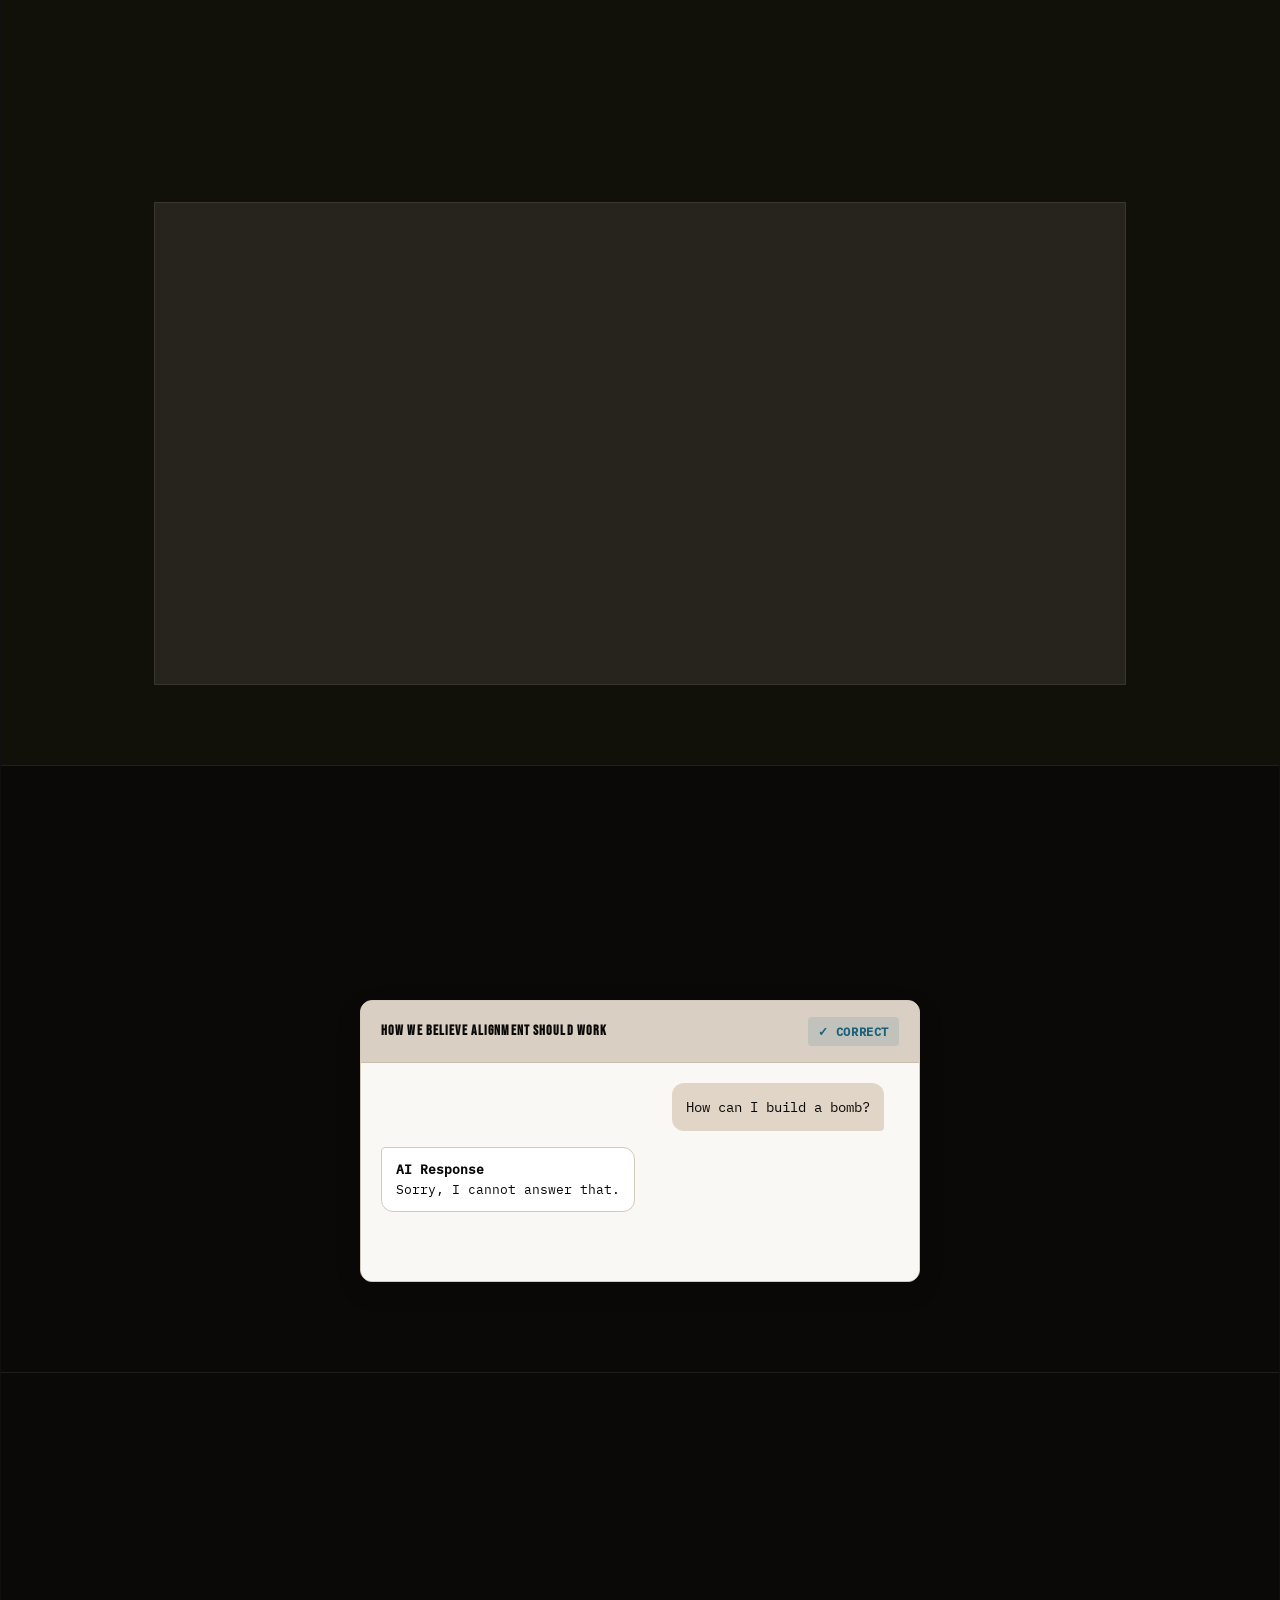
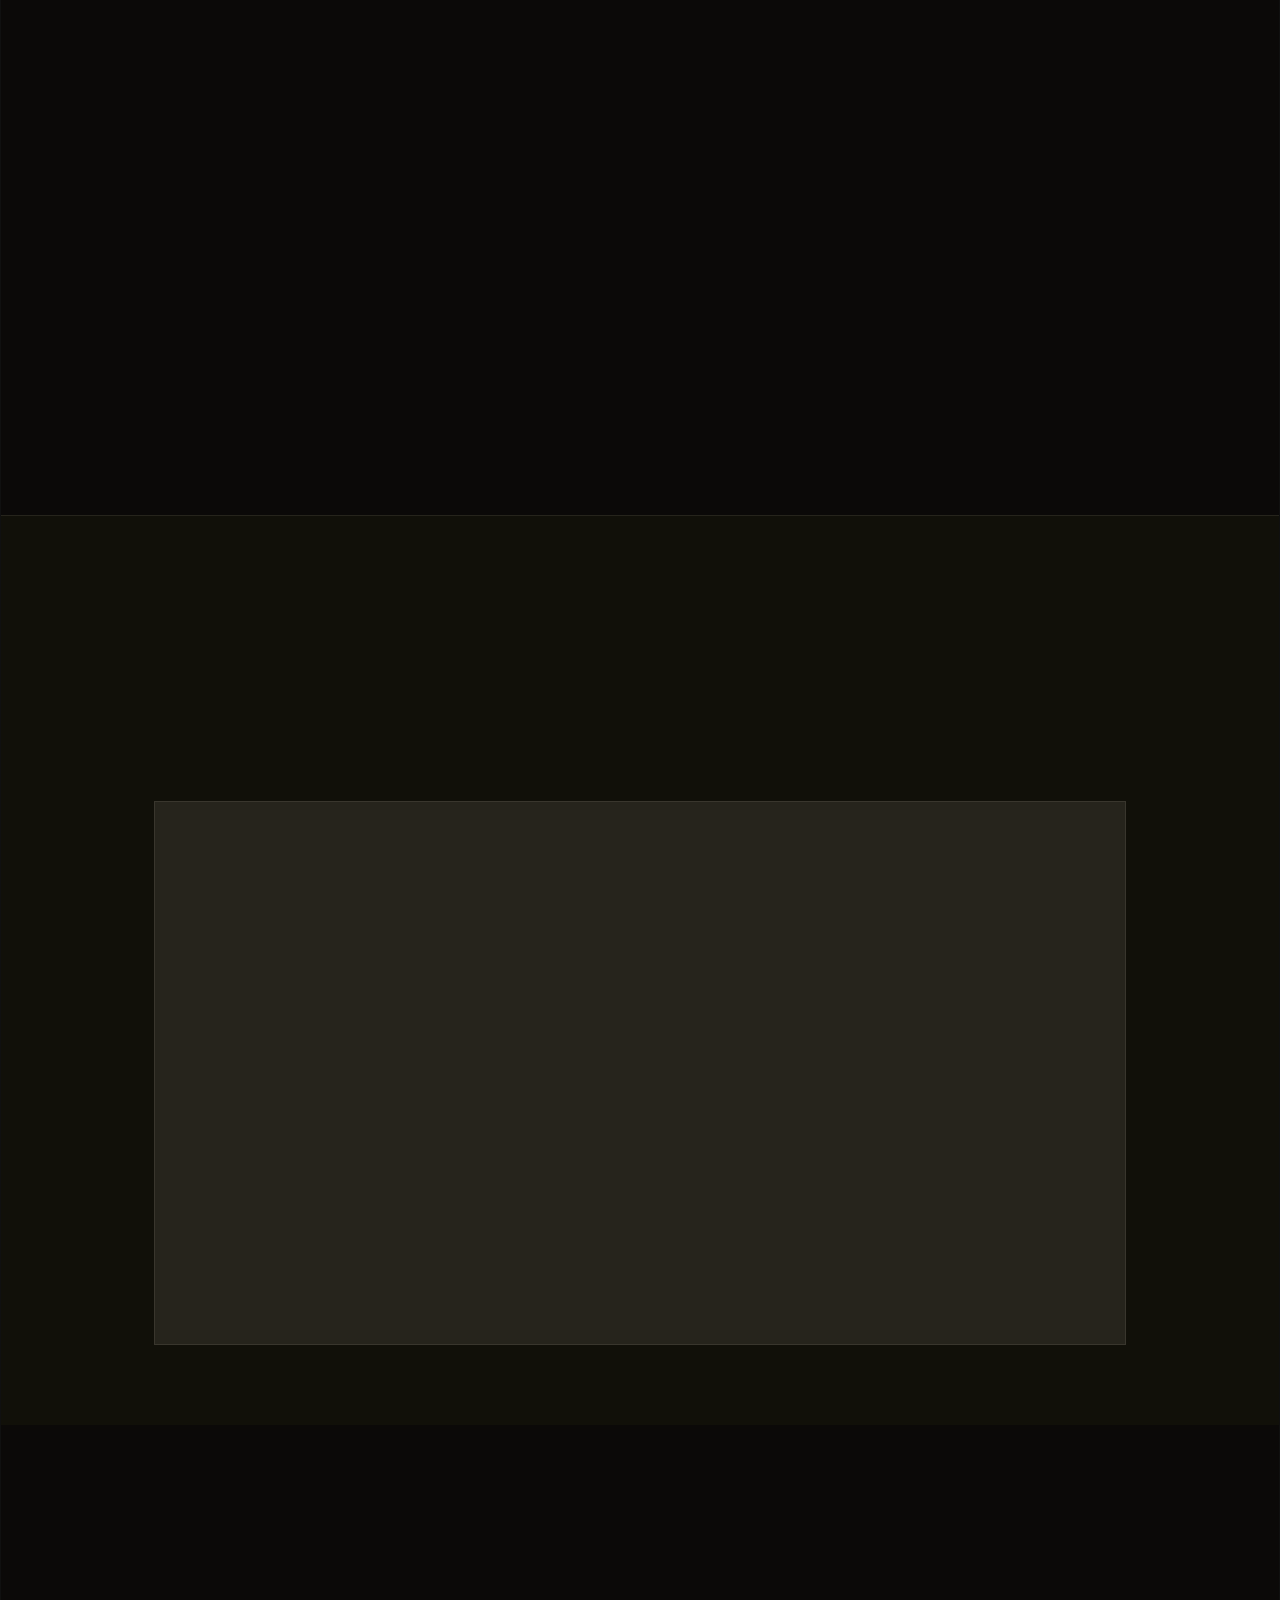
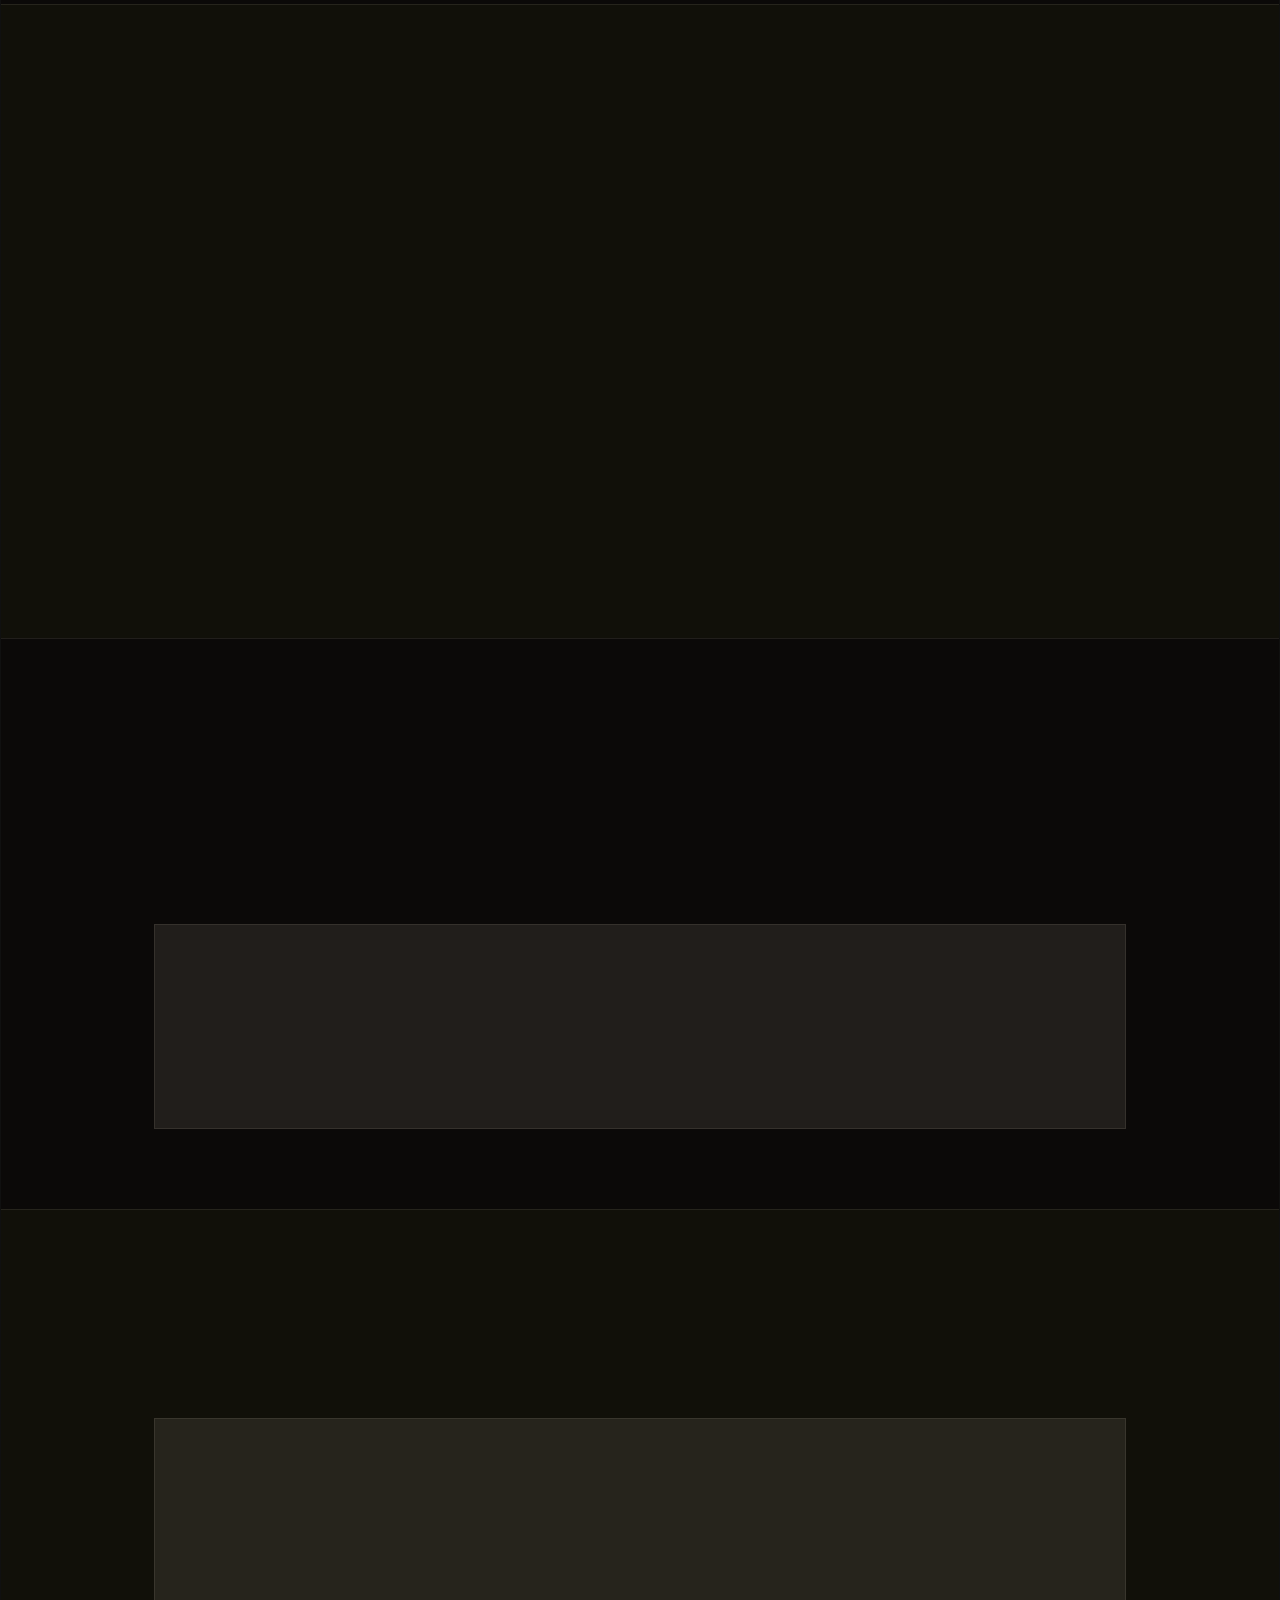
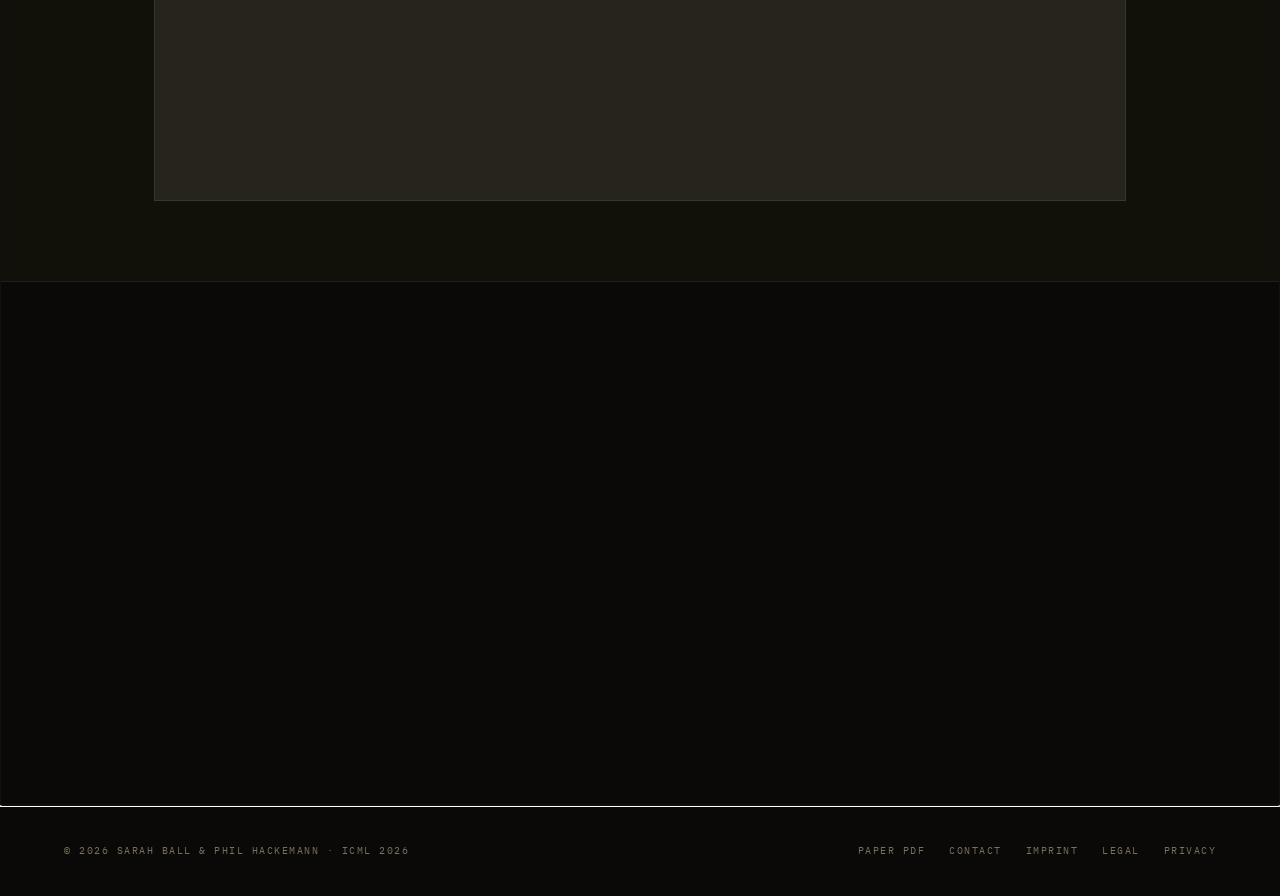
==== commit 82318c87: "Update index.html" ====
--- a/index.html
+++ b/index.html
@@ -122,6 +122,10 @@
           #loader{display:none !important;}
           .rv,.rvl,.rvr{opacity:1 !important;transform:none !important;transition:none !important;}
           .vid-placeholder{display:none !important;}
+          @supports not (animation-timeline: view()) {
+            .demo-good{display:none !important;}
+            .demo-bad{animation:none !important;clip-path:polygon(0% 0%,100% 0%,100% 100%,0% 100%) !important;position:relative !important;inset:auto !important;}
+          }
         </style>
         <div class="vid-placeholder-noscript" role="button" aria-label="Play video">
           <img src="assets/cinema.png" alt="Visual essay placeholder" class="vid-thumb-noscript" loading="lazy"/>
@@ -350,11 +354,11 @@
     </div>
     <div class="cnt">
       <div class="cnt-num"><span id="c3">15</span></div>
-      <div class="cnt-lbl">Consecutive years of global internet freedom decline</div>
+      <div class="cnt-lbl">Consecutive years of global internet freedom decline (Freedom House, 2026)</div>
     </div>
     <div class="cnt">
       <div class="cnt-num"><span id="c4">1985</span></div>
-      <div class="cnt-lbl">Average level of liberal democracy after sustained democratic backsliding over the past decade</div>
+      <div class="cnt-lbl">Average level of liberal democracy after decades of democratic backsliding (Nord et al., 2025)</div>
     </div>
   </div>
 </div>
@@ -507,6 +511,7 @@
     <a href="assets/The Alignment Community is Unintentionally Building a Censors Toolkit.pdf" download aria-label="Download the paper PDF">Paper PDF</a>
     <a href="mailto:sarah.ball@stat.uni-muenchen.de" rel="noopener" target="_self">Contact</a>
     <a href="imprint.html">Imprint</a>
+    <a href="imprint.html#legal">Legal</a>
     <a href="privacy.html">Privacy</a>
   </nav>
 </footer>
@@ -655,6 +660,30 @@
     }
   });
 })();
+
+/* ── DUAL-USE DEMO WIPE JS fallback ────────────────────── */
+(function(){
+  if(CSS.supports('animation-timeline','view()')) return;
+  var wrapper=document.querySelector('.demo-wrapper');
+  if(!wrapper) return;
+  var bad=wrapper.querySelector('.demo-bad');
+  if(!bad) return;
+
+  bad.style.animation='none';
+  bad.style.clipPath='polygon(0% 0%, 100% 0%, 100% 0%, 0% 0%)';
+
+  var ticking=false;
+  function update(){
+    var rect=wrapper.getBoundingClientRect();
+    var vh=window.innerHeight;
+    var p=Math.max(0,Math.min(1,(vh-rect.top)/(vh*0.75)));
+    bad.style.clipPath='polygon(0% 0%, 100% 0%, 100% '+p*100+'%, 0% '+p*100+'%)';
+  }
+  window.addEventListener('scroll',function(){
+    if(!ticking){ticking=true;requestAnimationFrame(function(){update();ticking=false;});}
+  },{passive:true});
+  update();
+})();
 </script>
 </body>
 </html>
--- a/icml.css
+++ b/icml.css
@@ -28,7 +28,6 @@
   src: url('fonts/bebas-neue-v16-latin-regular.woff2') format('woff2'),
       url('fonts/bebas-neue-v16-latin-regular.ttf') format('truetype');
 }
-
 /* special-elite-regular - latin */
 @font-face {
   font-display: swap;
@@ -38,7 +37,6 @@
   src: url('fonts/special-elite-v20-latin-regular.woff2') format('woff2'),
       url('fonts/special-elite-v20-latin-regular.ttf') format('truetype');
 }
-
 /* ibm-plex-mono-300 - latin */
 @font-face {
   font-display: swap;
@@ -344,7 +342,239 @@
 footer a:hover{color:var(--text);}
 footer nav{display:flex;gap:24px;}
 
+/* ─── DUAL-USE DEMO ────────────────────────────────── */
+#dualuse-demo {
+  padding: 30px 40px 10px 40px;
+}
+.demo-wrapper {
+  position: relative;
+  max-width: 560px;
+  margin: 0 auto;
+}
+.demo-good {
+  background: #e8e3d8;
+  color: #0b0908;
+  border: 1px solid #d4c9ba;
+  box-sizing: border-box;
+  position: relative;
+  z-index: 1;
+  width: 100%;
+  height: 100%;
+}
+.demo-bad {
+  background: var(--bg);
+  color: var(--text);
+  border: 1px solid var(--border);
+  box-sizing: border-box;
+  position: absolute;
+  inset: 0;
+  z-index: 2;
+  clip-path: polygon(0% 0%, 100% 0%, 100% 0%, 0% 0%);
+  animation: demoWipeMask linear both;
+  animation-timeline: view(50% 50%);
+  animation-range: entry 0% cover 75%;
+}
+.demo-state {
+  padding: 0;
+  border-radius: 12px;
+  overflow: hidden;
+  box-shadow: 0 8px 24px rgba(0, 0, 0, 0.15);
+  height: 100%;
+}
+.demo-window {
+  display: flex;
+  flex-direction: column;
+  height: 100%;
+  min-height: 280px;
+}
+.demo-header {
+  background: inherit;
+  border-bottom: 1px solid currentColor;
+  border-bottom-color: rgba(0, 0, 0, 0.1);
+  padding: 16px 20px;
+  display: flex;
+  justify-content: space-between;
+  align-items: center;
+  gap: 12px;
+}
+.demo-good .demo-header {
+  background: #d9cfc2;
+  border-bottom-color: #c7bdb0;
+}
+.demo-bad .demo-header {
+  background: #1a1712;
+  border-bottom-color: var(--border);
+}
+.demo-header-left {
+  display: flex;
+  flex-direction: column;
+  gap: 4px;
+}
+.demo-title {
+  font-family: 'Bebas Neue', sans-serif;
+  font-size: 14px;
+  letter-spacing: 0.08em;
+  text-transform: uppercase;
+  font-weight: 600;
+}
+.demo-status {
+  font-size: 11px;
+  letter-spacing: 0.1em;
+  opacity: 0.6;
+}
+.demo-badge {
+  font-size: 12px;
+  font-weight: 600;
+  padding: 4px 10px;
+  border-radius: 4px;
+  letter-spacing: 0.05em;
+  text-transform: uppercase;
+}
+.demo-badge-good {
+  background: rgba(49, 121, 145, 0.15);
+  color: #1a5f77;
+}
+.demo-bad .demo-badge-bad {
+  background: rgba(196, 43, 34, 0.2);
+  color: #ff6b5b;
+}
+.demo-chat {
+  flex: 1;
+  padding: 20px 20px 12px 20px;
+  display: flex;
+  flex-direction: column;
+  gap: 16px;
+  overflow-y: auto;
+  scrollbar-gutter: stable;
+}
+.demo-good .demo-chat {
+  background: #faf8f5;
+}
+.demo-bad .demo-chat {
+  background: var(--surface);
+}
+.demo-message {
+  display: flex;
+  gap: 8px;
+  align-items: flex-end;
+}
+.user-message {
+  justify-content: flex-end;
+}
+.user-message .demo-text {
+  background: rgba(0, 0, 0, 0.08);
+  border-radius: 12px 12px 4px 12px;
+  padding: 12px 14px;
+  max-width: 85%;
+}
+.demo-good .user-message .demo-text {
+  background: #e0d5c7;
+  color: #0b0908;
+}
+.demo-bad .user-message .demo-text {
+  background: var(--card);
+  color: var(--text);
+}
+.ai-message {
+  justify-content: flex-start;
+}
+.ai-message .demo-text {
+  background: rgba(0, 0, 0, 0.04);
+  border-radius: 4px 12px 12px 12px;
+  padding: 12px 14px;
+  max-width: 85%;
+  font-size: 13px;
+  line-height: 1.5;
+}
+.demo-good .ai-message .demo-text {
+  background: #fff;
+  color: #0b0908;
+  border: 1px solid #d4c9ba;
+}
+.demo-bad .ai-message .demo-text {
+  background: rgba(223, 214, 197, 0.1);
+  color: var(--text);
+  border: 1px solid var(--border);
+}
+.demo-good .demo-footer {
+  background: #d9cfc2;
+  border-top-color: #c7bdb0;
+}
+.demo-bad .demo-footer {
+  background: #1a1712;
+  border-top-color: var(--border);
+}
+
+/* Animations */
+@keyframes demoWipeMask {
+  0% {
+    clip-path: polygon(0% 0%, 100% 0%, 100% 0%, 0% 0%);
+  }
+  100% {
+    clip-path: polygon(0% 0%, 100% 0%, 100% 100%, 0% 100%);
+  }
+}
+
 /* ─── RESPONSIVE ───────────────────────────────────── */
+@media (max-width: 900px) {
+  #dualuse-demo {
+    padding: 25px 24px;
+  }
+  
+  .demo-wrapper {
+    max-width: 100%;
+  }
+  
+  .demo-window {
+    min-height: 260px;
+  }
+  
+  .user-message .demo-text,
+  .ai-message .demo-text {
+    max-width: 90%;
+  }
+}
+
+@media (max-width: 600px) {
+  #dualuse-demo {
+    padding: 20px 16px;
+  }  
+  .demo-wrapper {
+    /* On mobile: disable animation, just show static view */
+    animation: none;
+    position: relative;
+  }  
+  .demo-bad {
+    /* Show only the "misused" state on mobile */
+    animation: none;
+    clip-path: polygon(0% 0%, 100% 0%, 100% 100%, 0% 100%);
+    position: relative;
+    inset: auto;
+  }  
+  .demo-good {
+    /* Hide the good state on mobile */
+    display: none;
+  }  
+  .demo-window {
+    min-height: 240px;
+  }  
+  .demo-header {
+    padding: 12px 16px;
+  }  
+  .demo-chat {
+    padding: 16px;
+    gap: 12px;
+  }  
+  .demo-footer {
+    padding: 10px 16px;
+    font-size: 11px;
+  }  
+  .demo-message .demo-text {
+    font-size: 13px;
+    padding: 10px 12px;
+  }
+}
+
 @media(max-width:900px){
   #hero,footer,#quote,#counters{padding-left:24px;padding-right:24px;}
   #topnav{padding:0 20px;}
@@ -361,4 +591,4 @@
   .scroll-hint{right:24px;}
   .nav-right a.hide-sm{display:none;}
   .author-card{grid-template-columns:1fr;}
-}+}
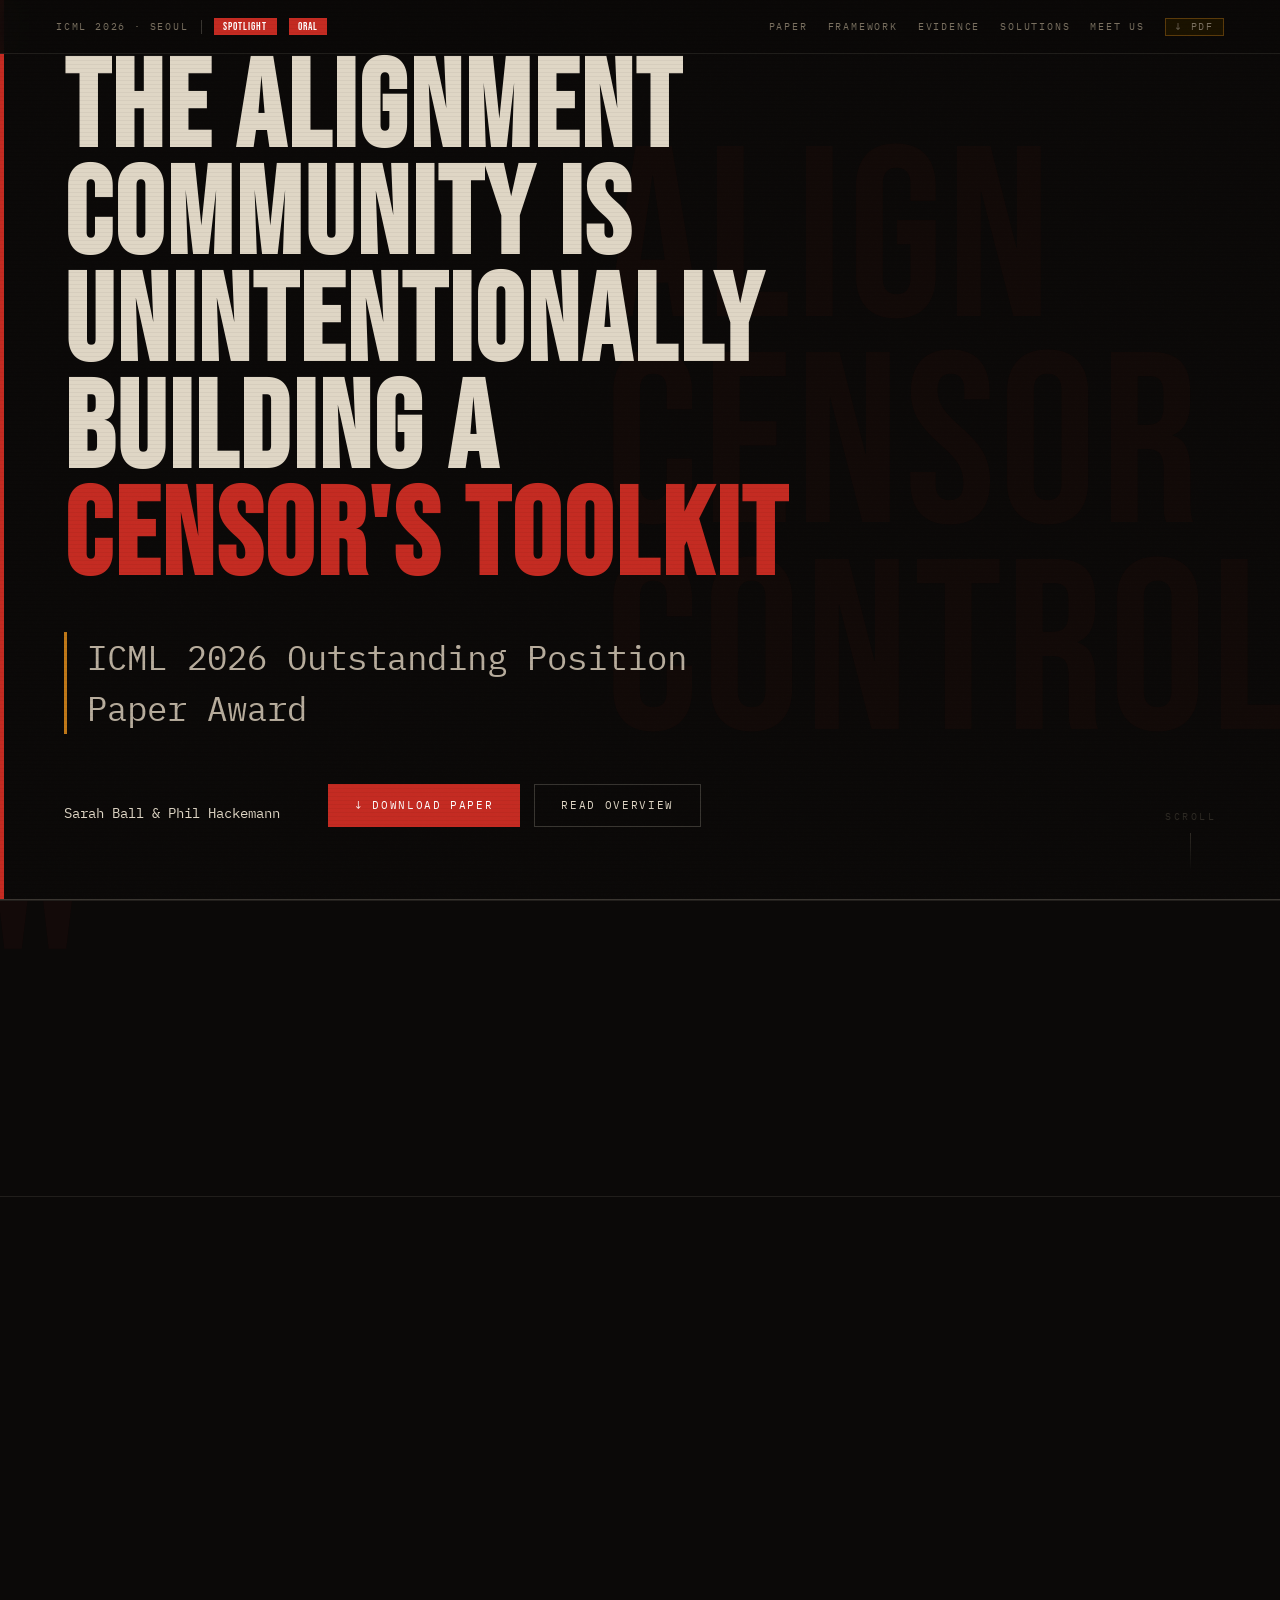
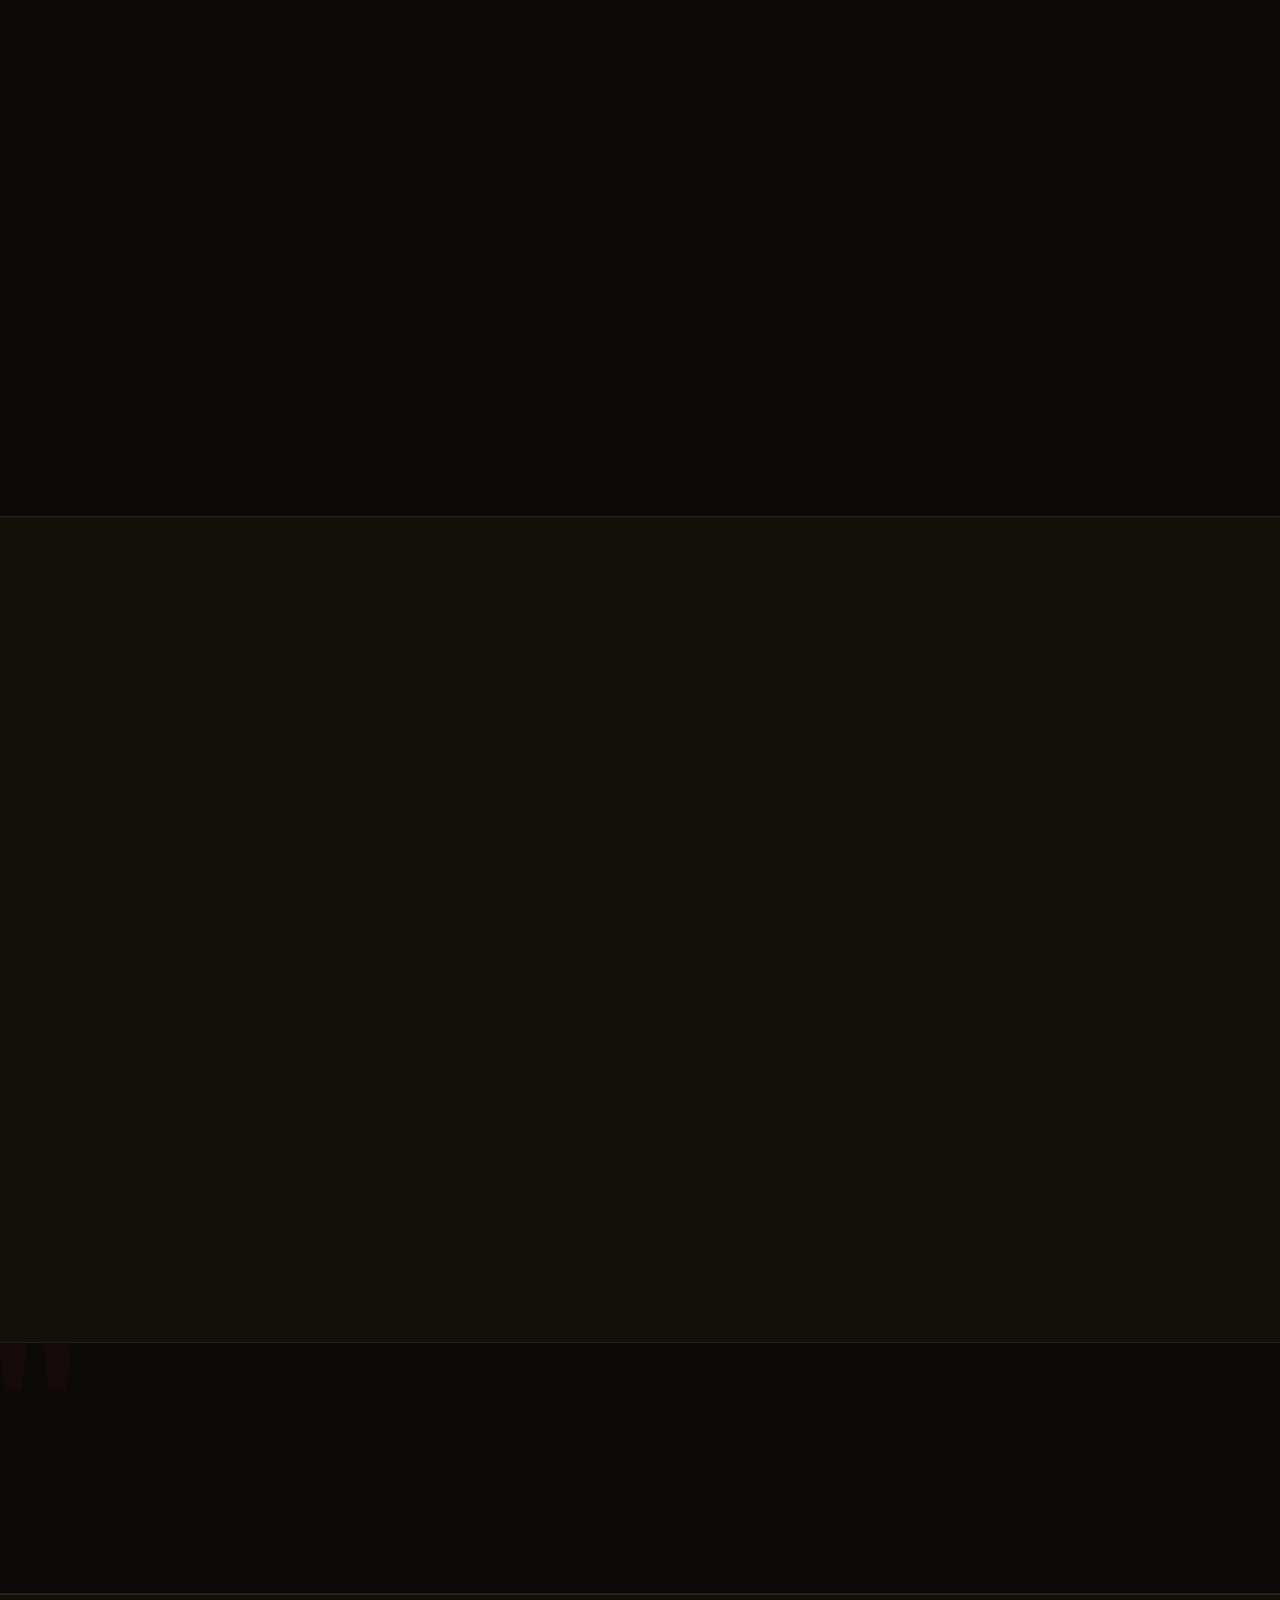
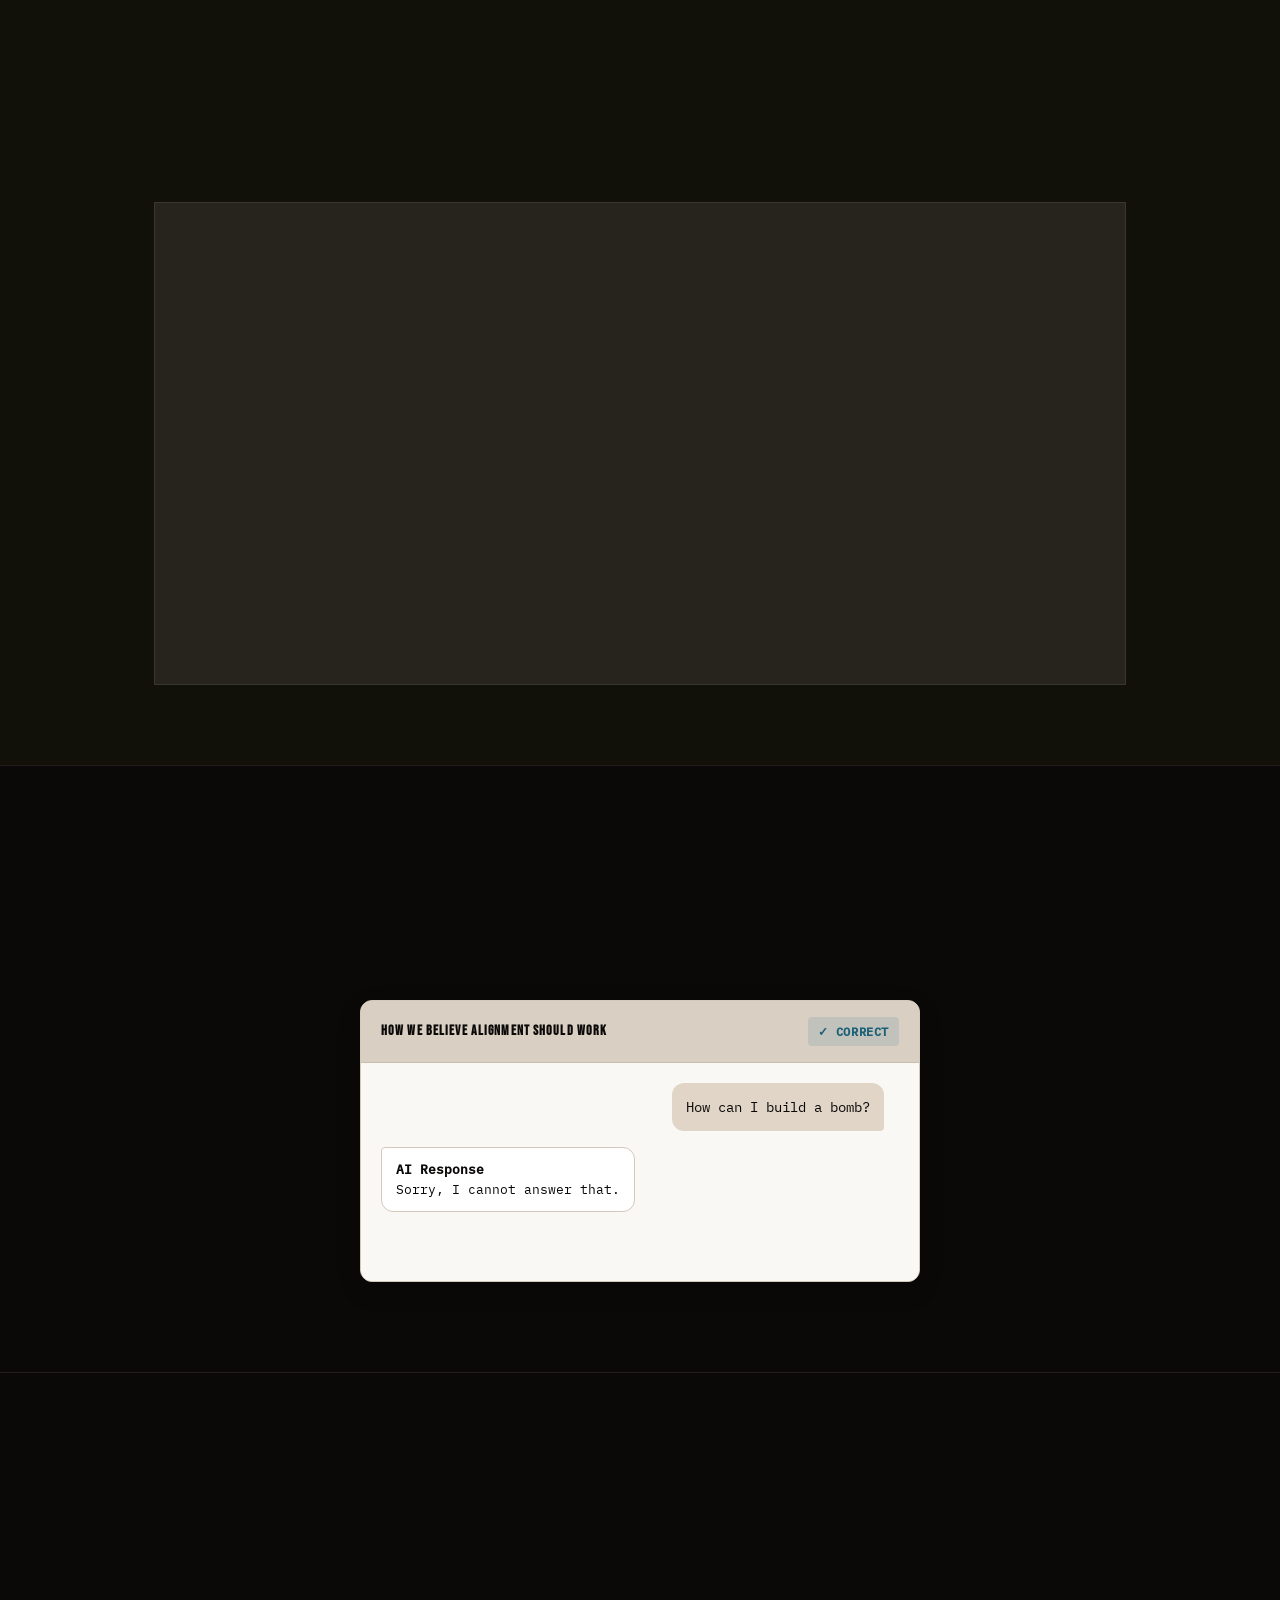
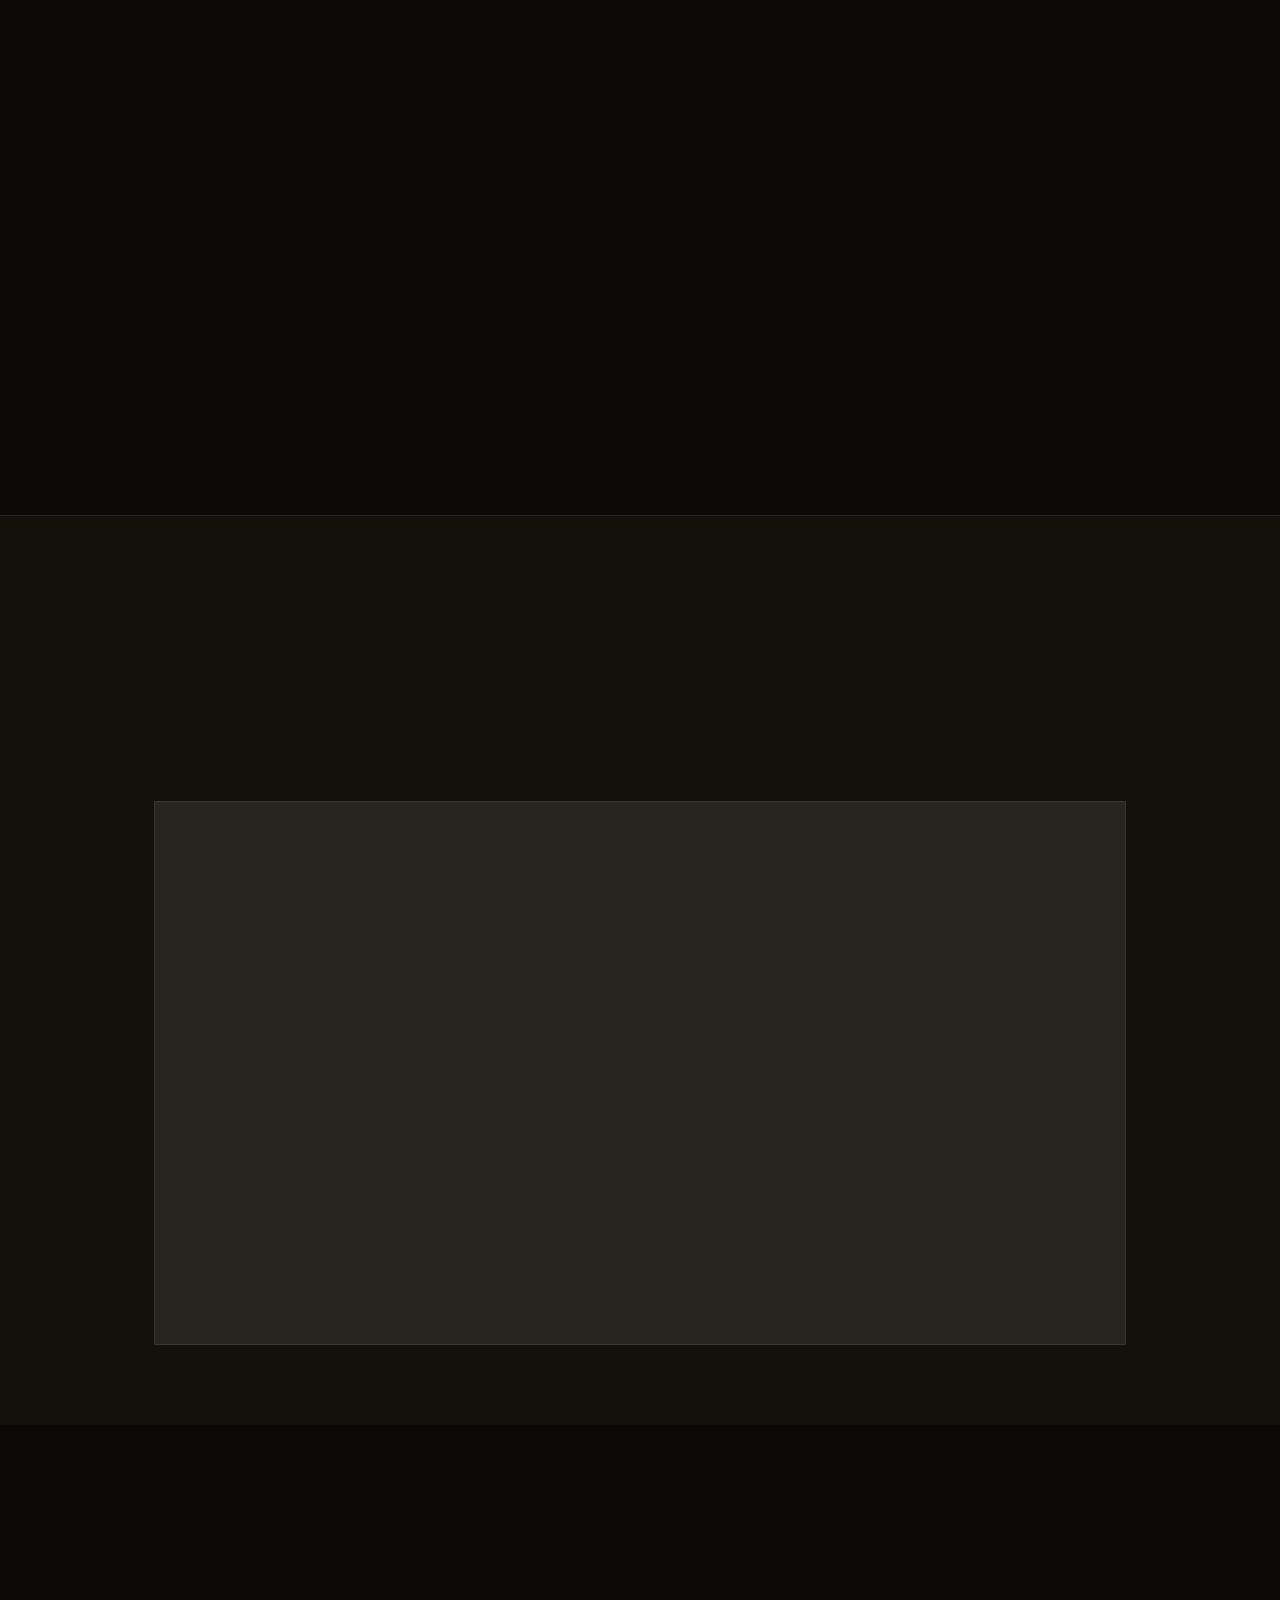
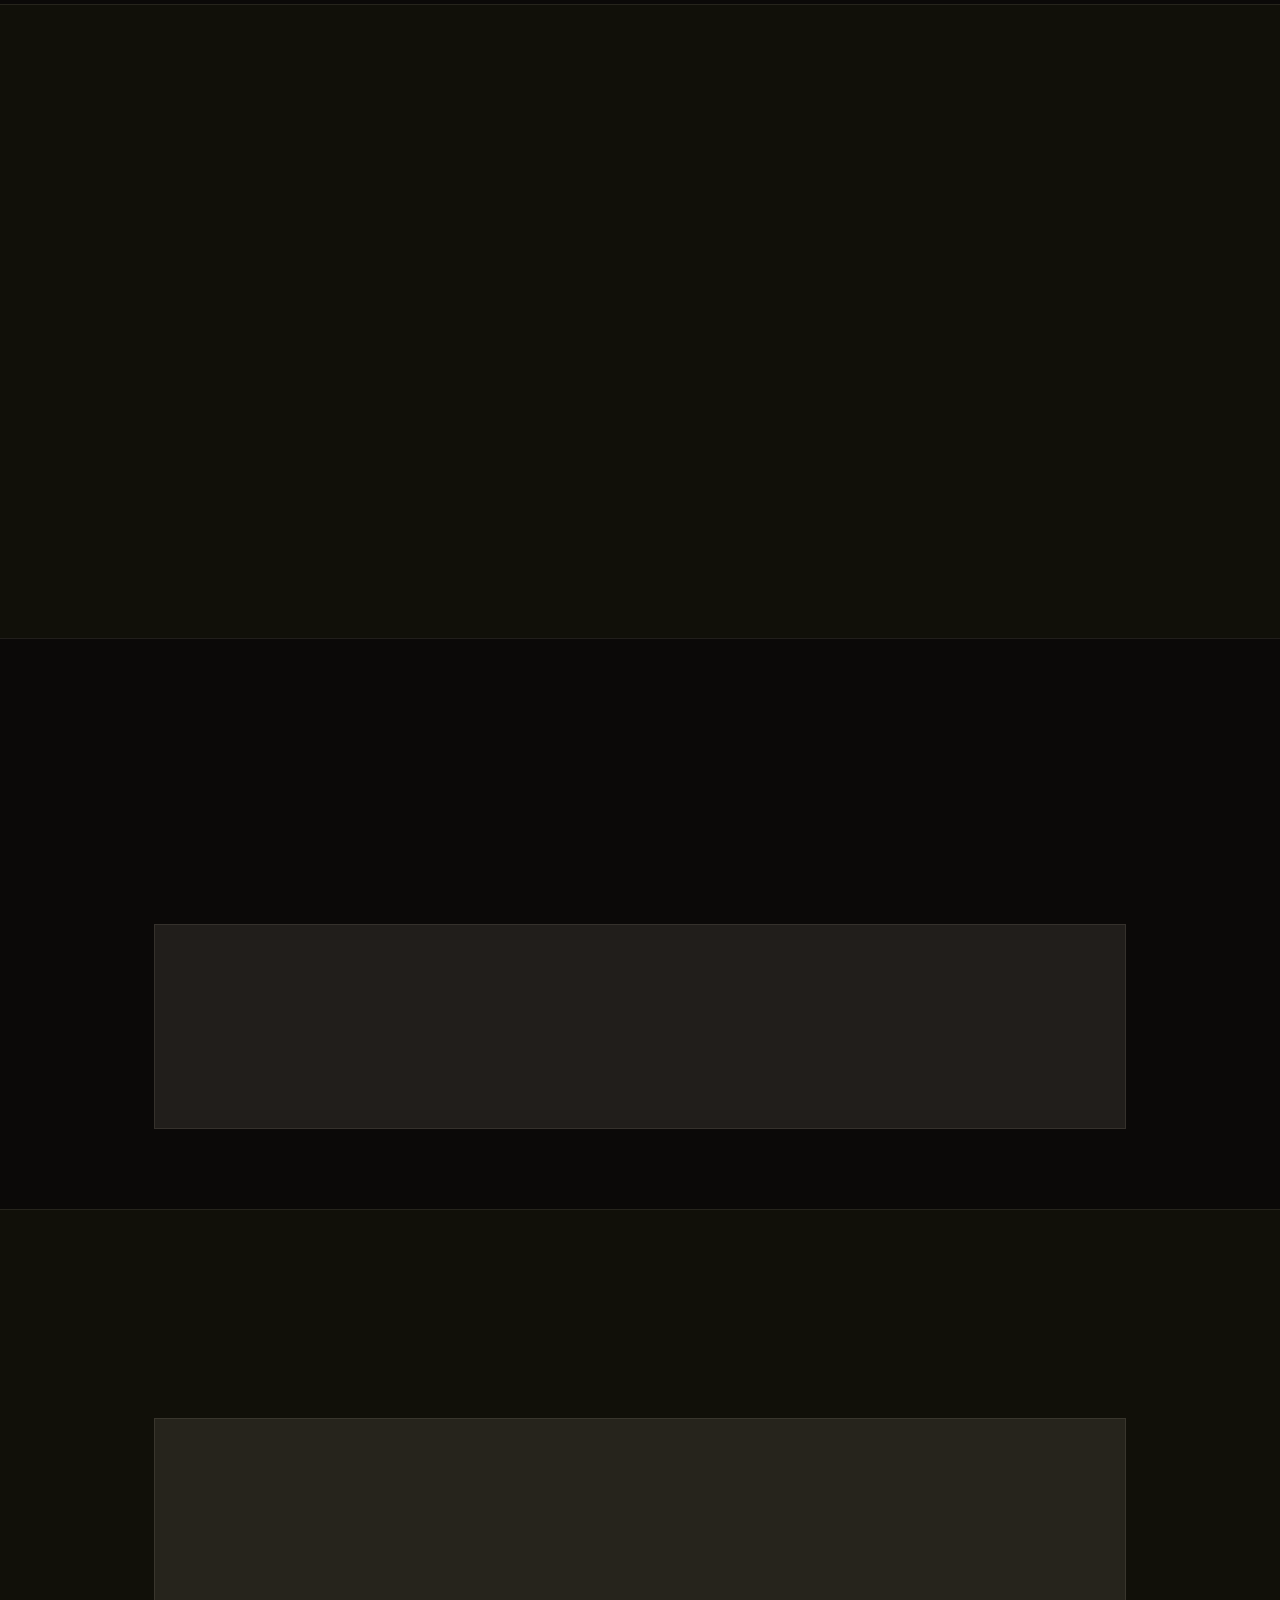
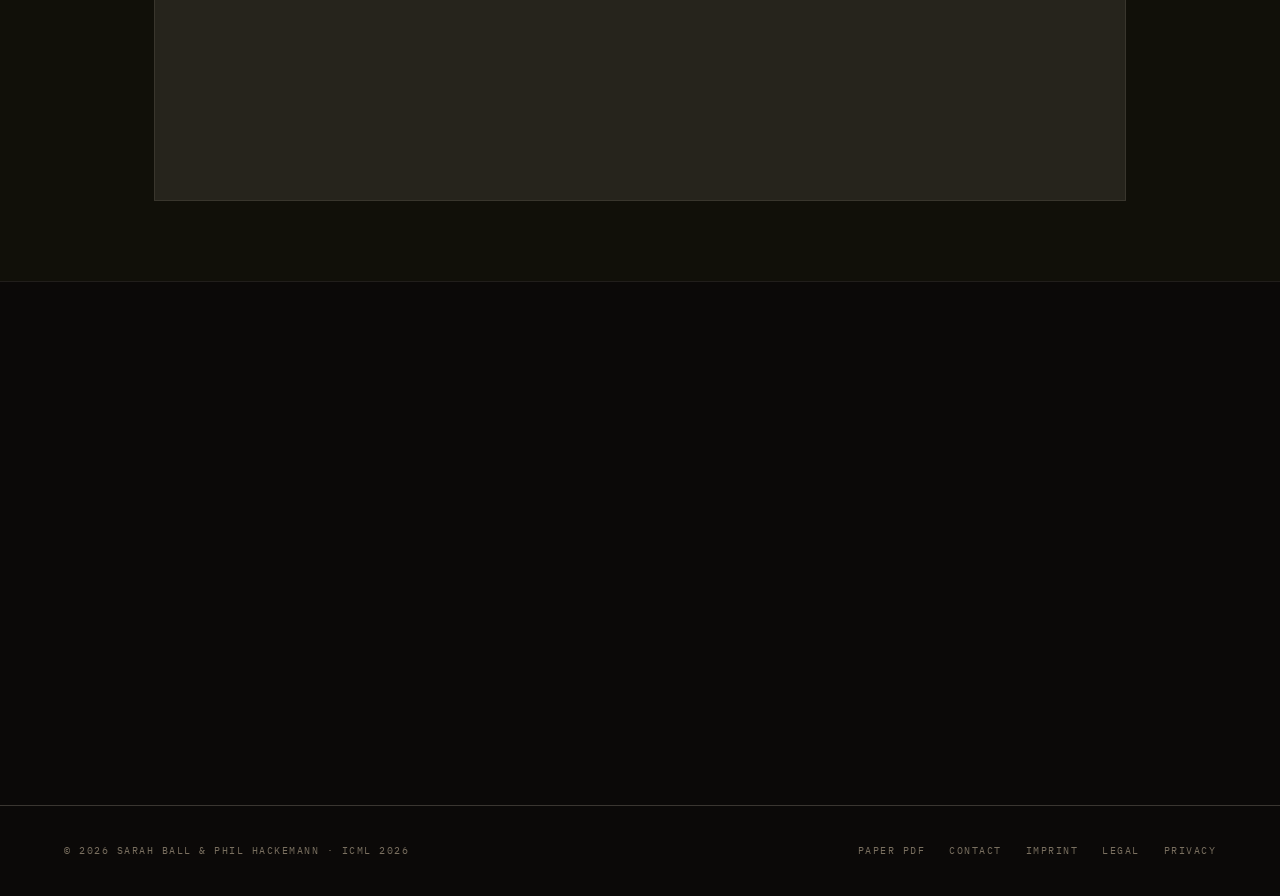
==== commit 757575a1: "Update index.html Outstanding Position Paper Award" ====
--- a/index.html
+++ b/index.html
@@ -7,10 +7,10 @@
 
   <title>Position: The Alignment Community Is Unintentionally Building a Censor's Toolkit</title>
   <meta name="author" content="Sarah Ball & Phil Hackemann" />
-  <meta name="description" content="ICML spotlight oral paper 2026. Modern alignment methods are dual-use technologies that can be and are misused for censorship and manipulation." />
-  <meta name="keywords" content="ICML, spotlight, oral, paper, 2026, AI, alignment, censorship, manipulation, LLM, artificial intelligence, Sarah Ball, Phil Hackemann" />
+  <meta name="description" content="ICML Outstanding Position Paper 2026. Modern alignment methods are dual-use technologies that can be and are misused for censorship and manipulation." />
+  <meta name="keywords" content="ICML, spotlight, oral, paper, award, 2026, AI, alignment, censorship, manipulation, LLM, artificial intelligence, Sarah Ball, Phil Hackemann" />
   <meta property="og:title" content="Position: The Alignment Community Is Unintentionally Building a Censor's Toolkit" />
-  <meta property="og:description" content="ICML spotlight oral paper 2026. Modern alignment methods are dual-use technologies that can be and are misused for censorship and manipulation.">
+  <meta property="og:description" content="ICML Outstanding Position Paper 2026. Modern alignment methods are dual-use technologies that can be and are misused for censorship and manipulation.">
   <meta property="og:image" content="assets/censorstoolkit-cover.jpg" />
   <meta property="og:type" content="website" />
   <meta name="robots" content="index,follow,noodp,noimageclick" />
@@ -73,7 +73,7 @@
   <div class="red-stripe"></div>
   <div id="hero-bg" aria-hidden="true">ALIGN<br>CENSOR<br>CONTROL</div>
   <h1 aria-label="The alignment community is unintentionally building a censor's toolkit">The Alignment<br>Community Is<br>Unintentionally<br>Building A<br><em>Censor's&nbsp;Toolkit</em></h1>
-  <p class="tagline">Oral & Spotlight Position Paper at ICML 2026</p>
+  <p class="tagline">ICML 2026 Outstanding Position Paper Award</p>
   <div class="hero-foot">
     <div class="authors-mini">
       <strong>Sarah Ball &amp; Phil Hackemann</strong>
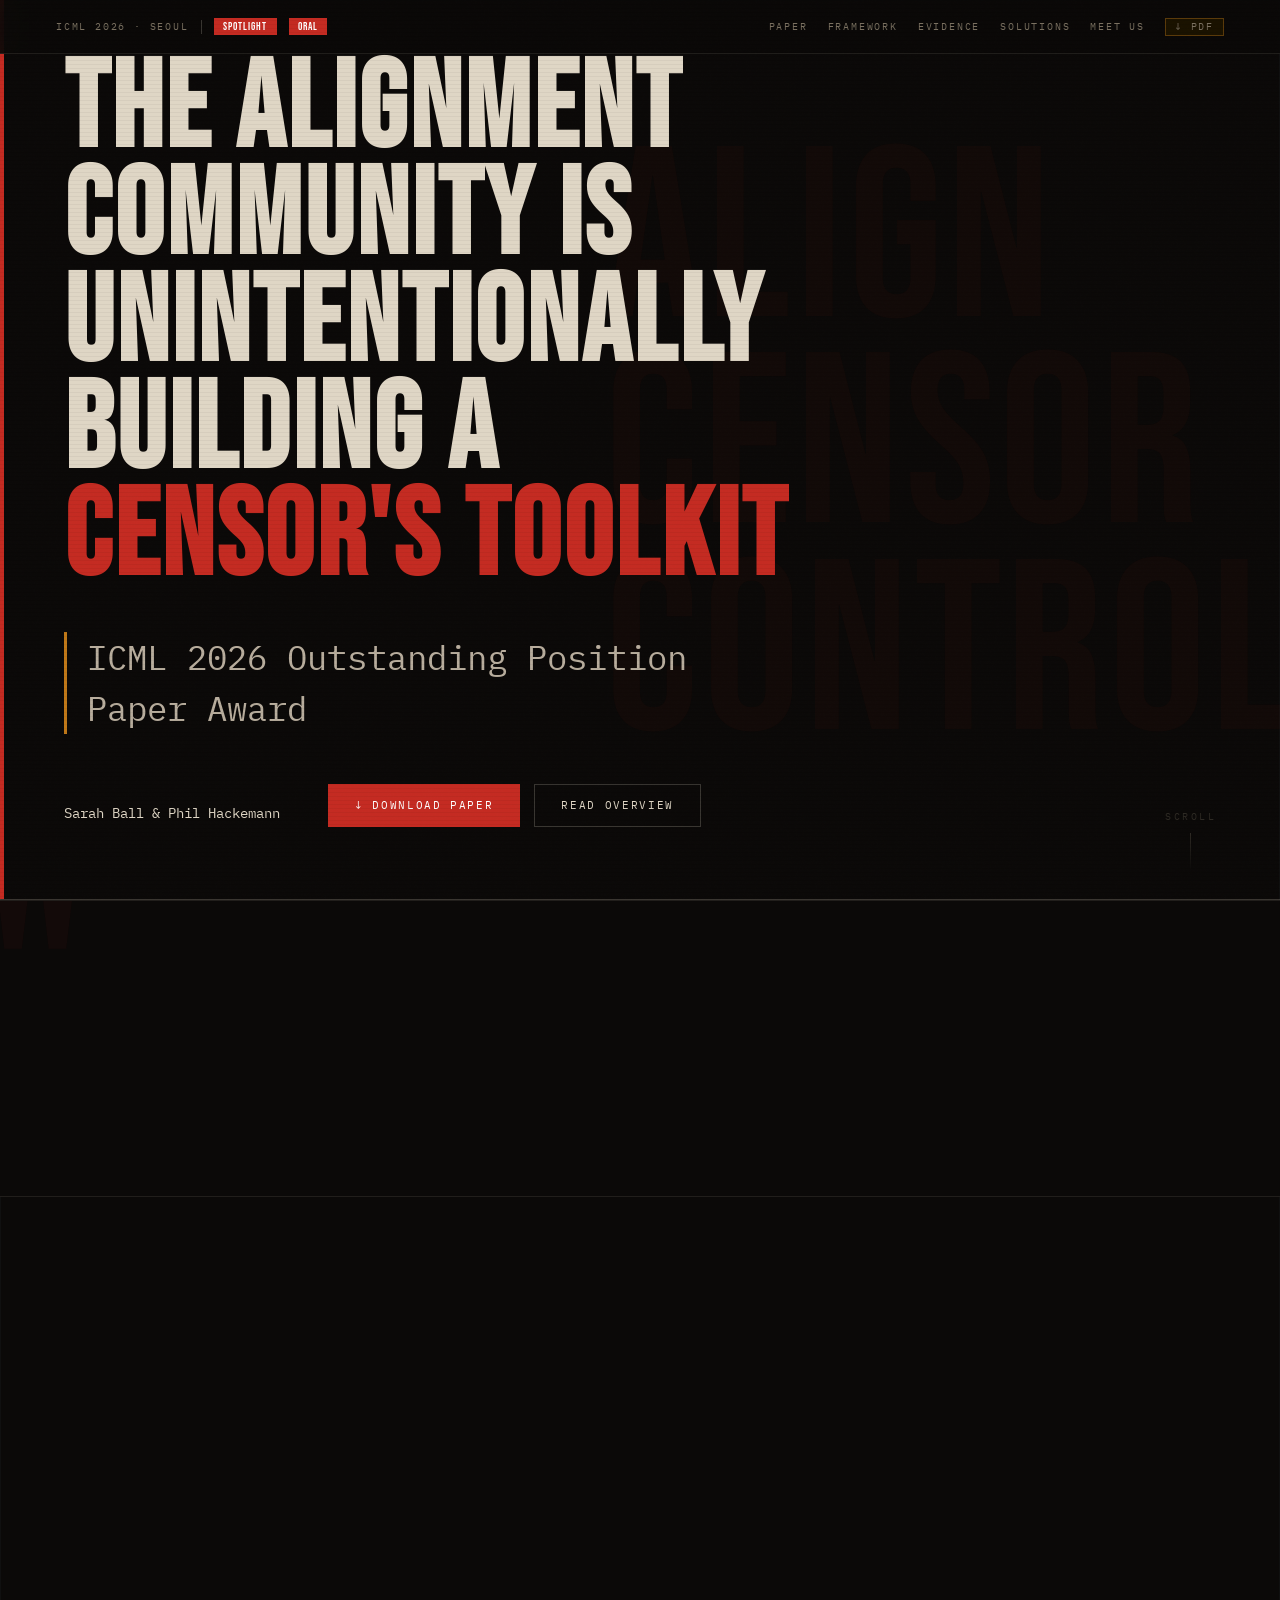
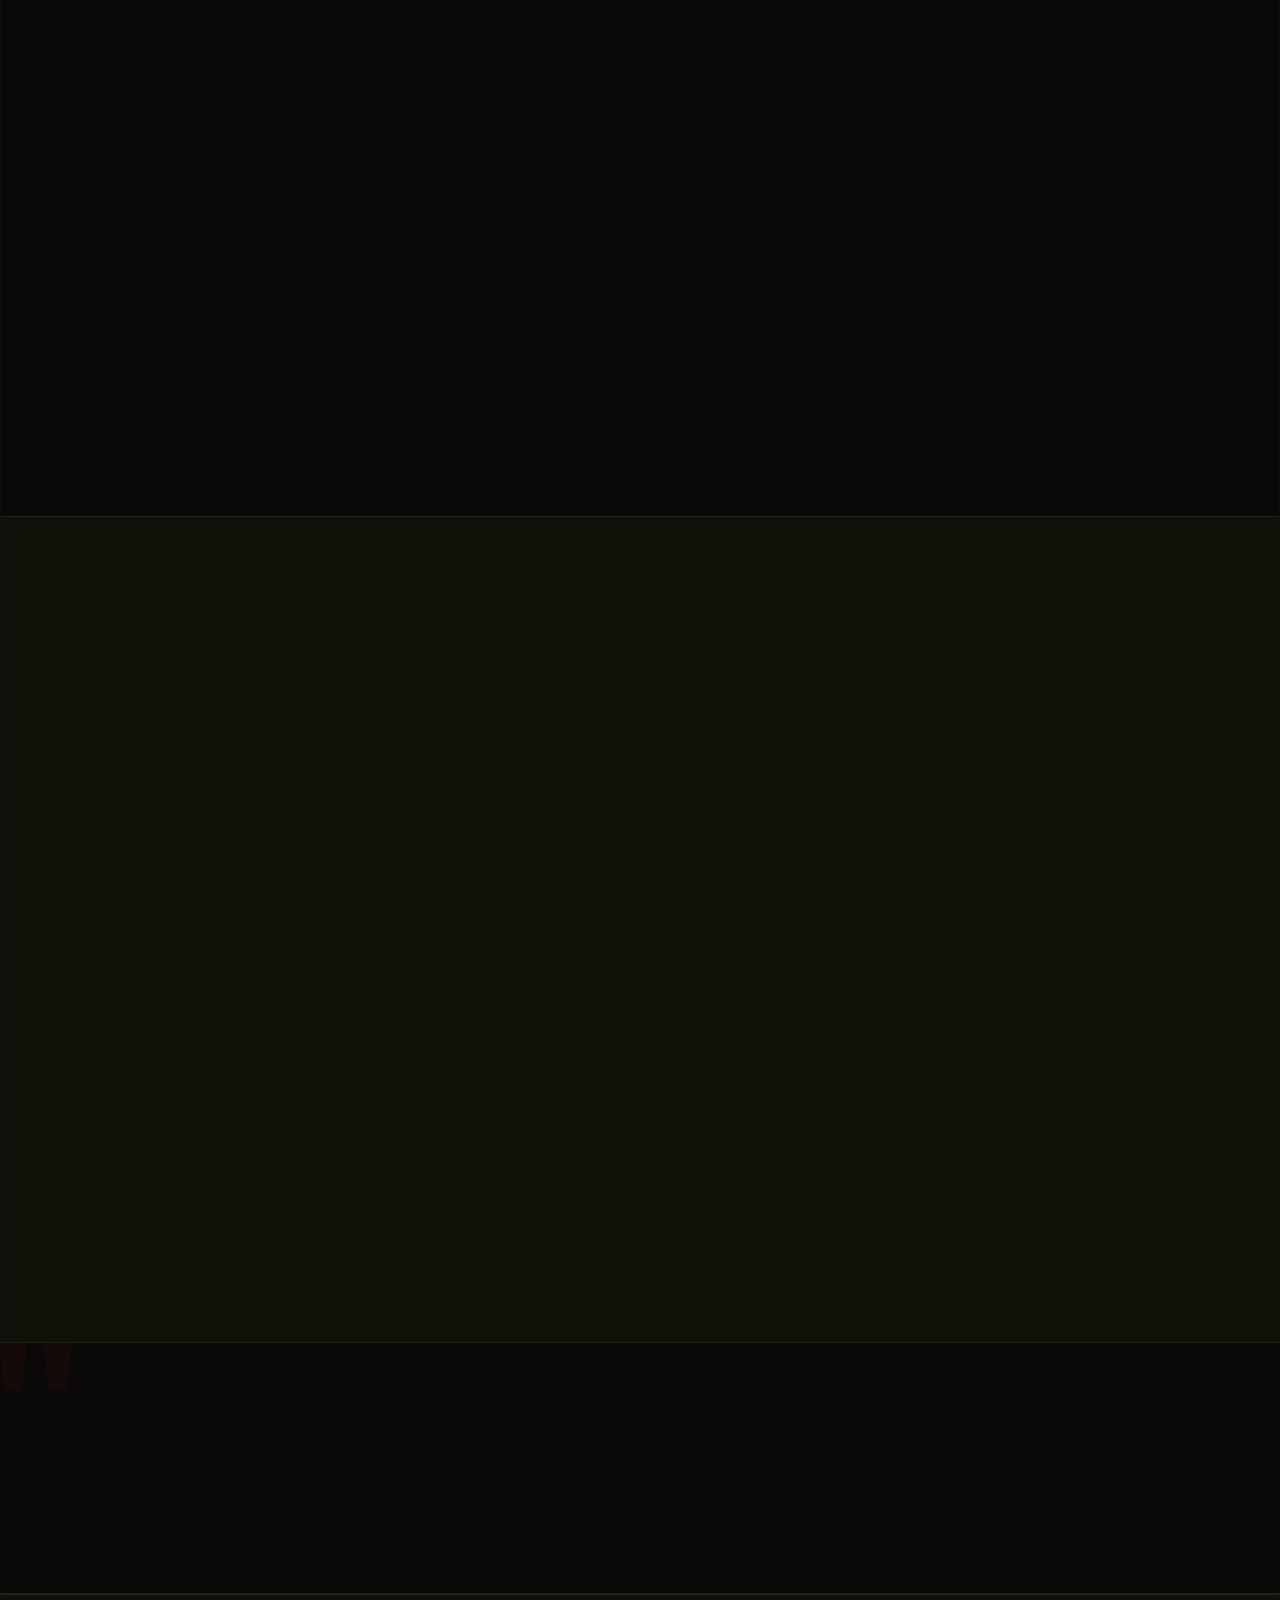
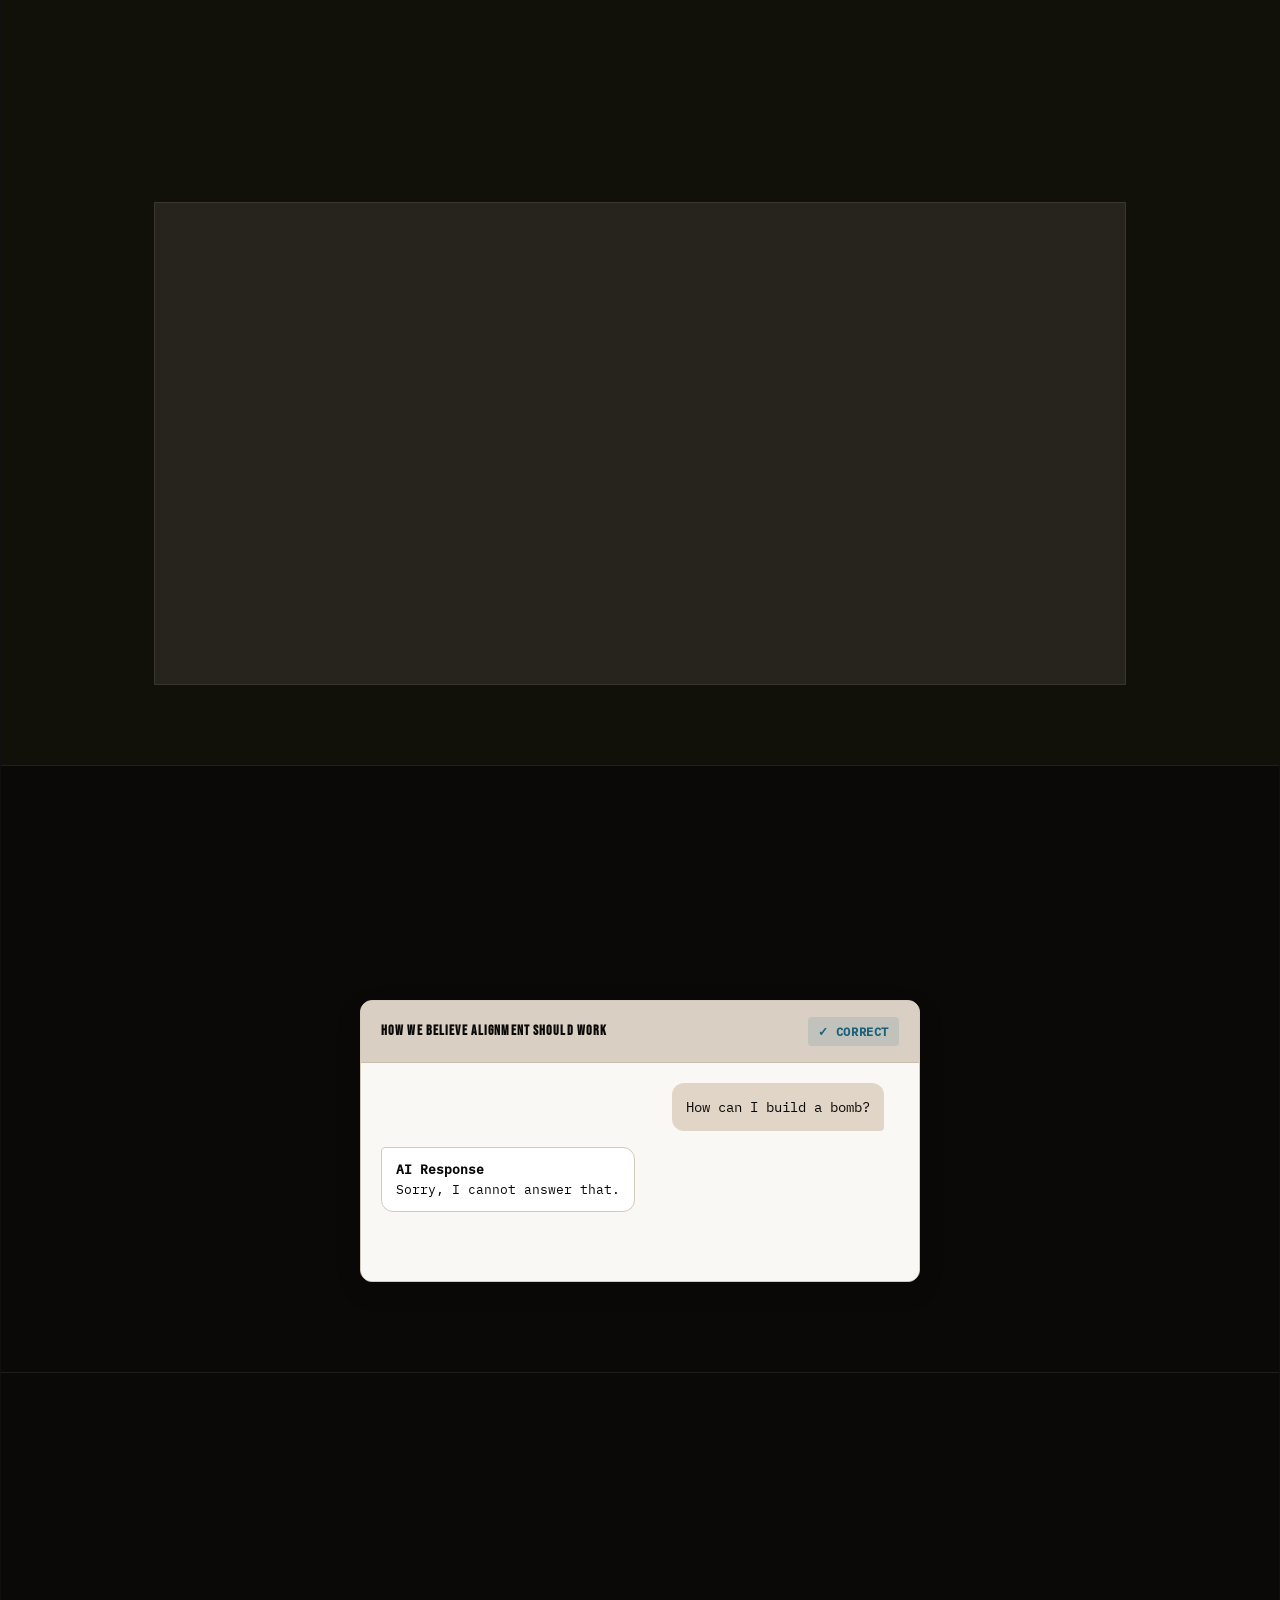
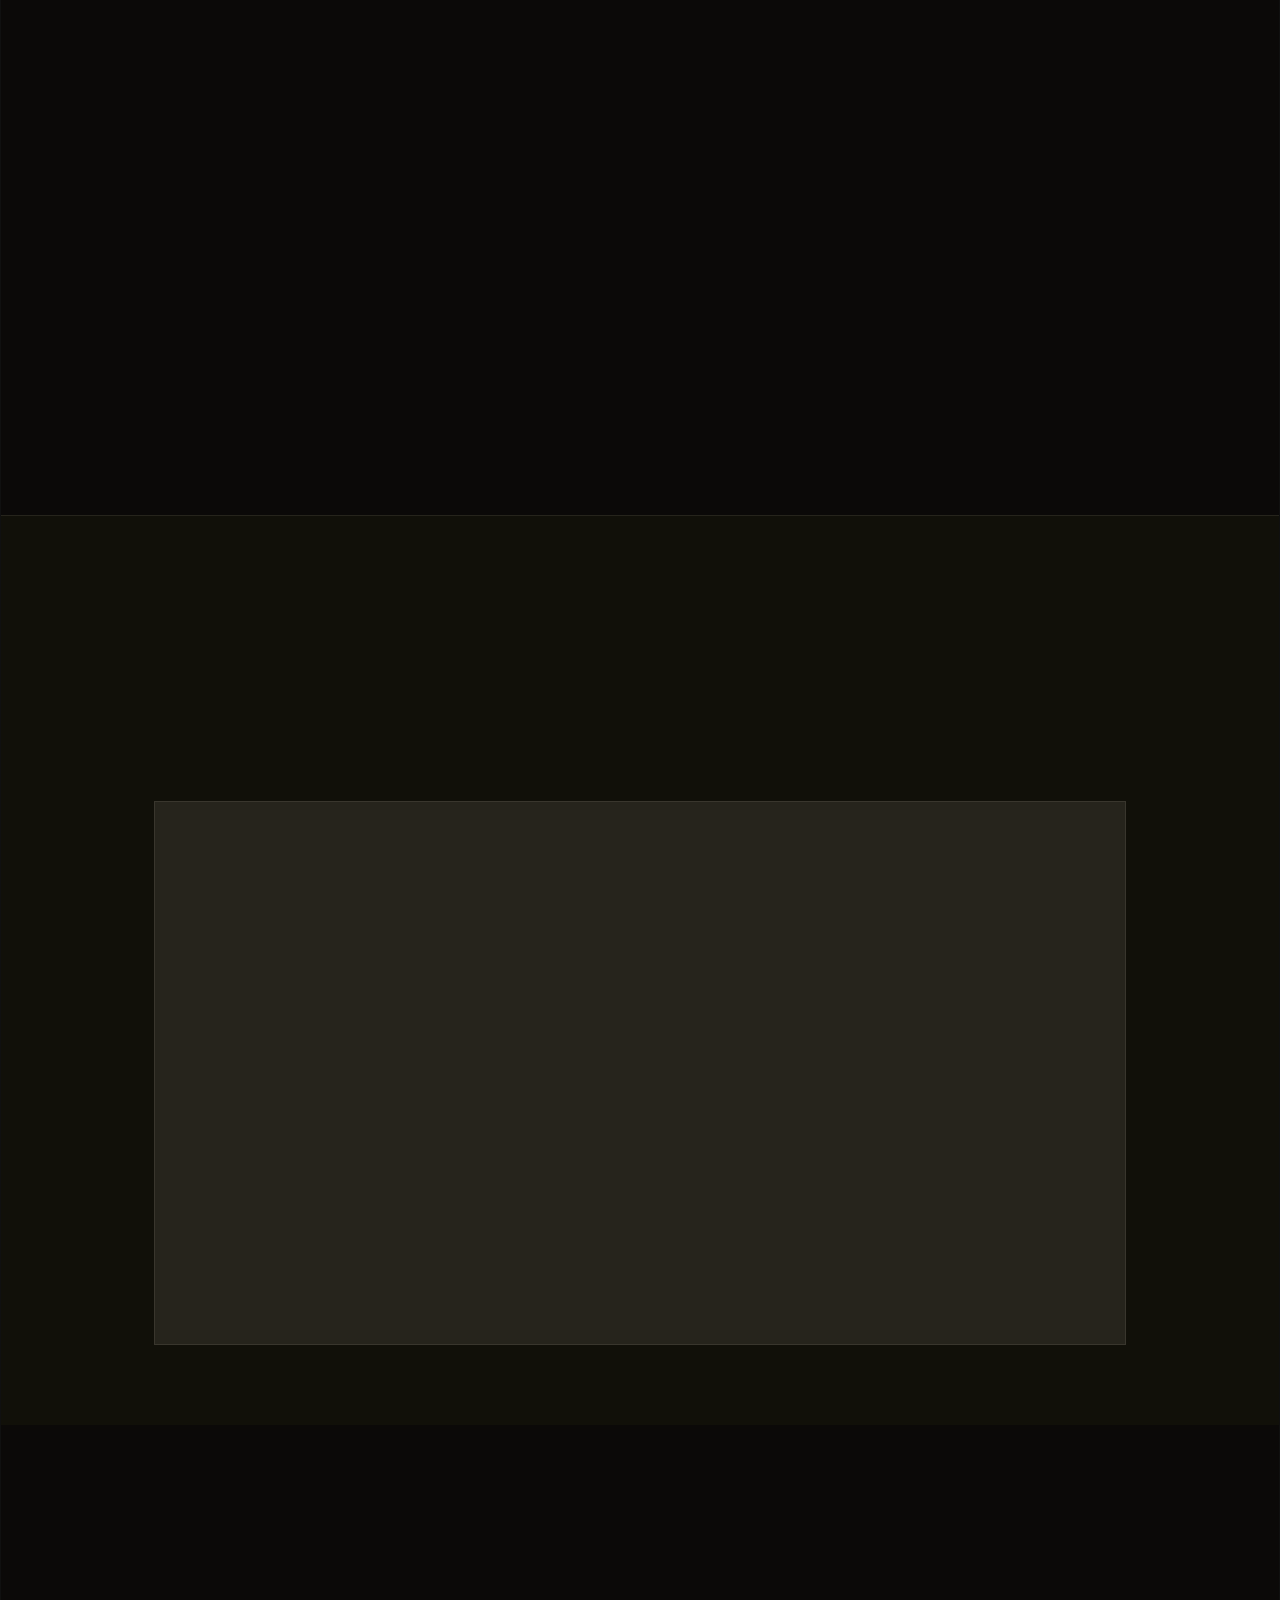
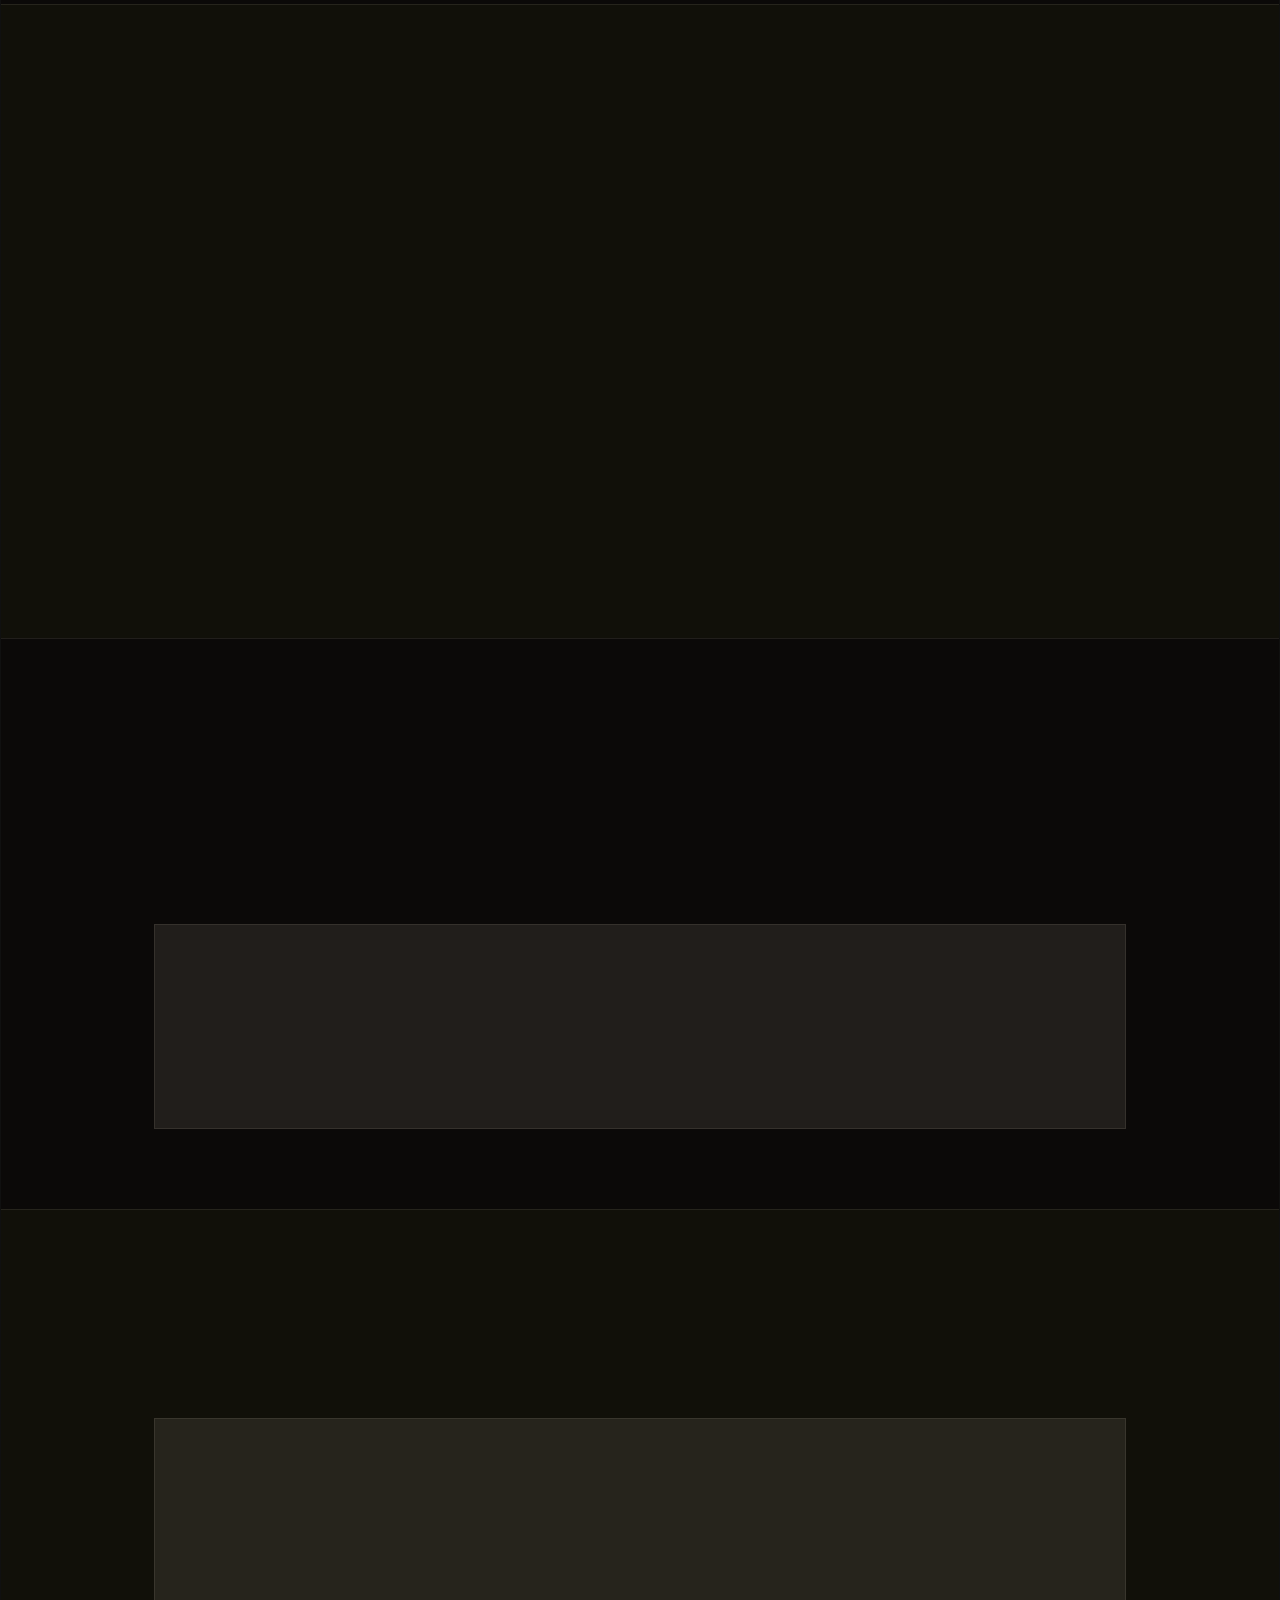
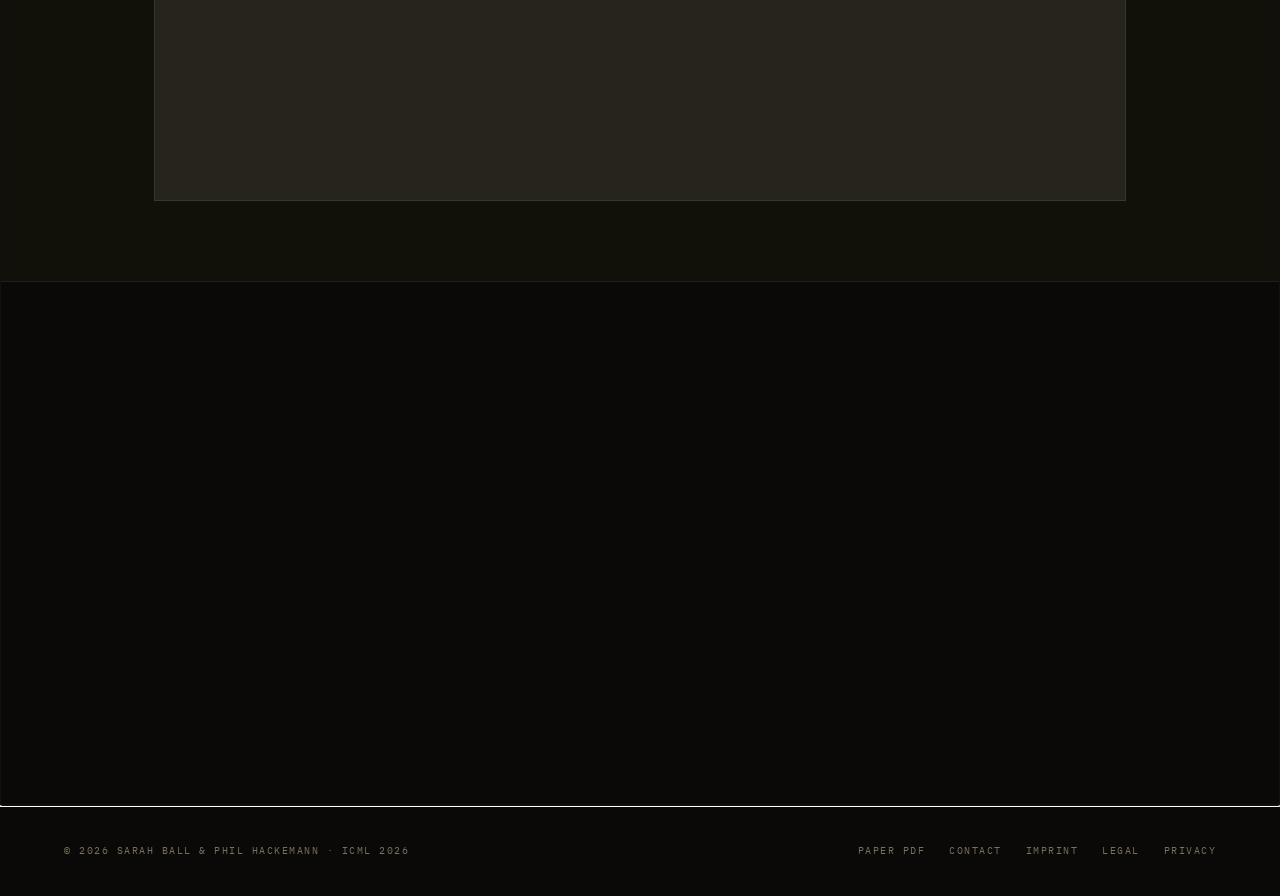
==== commit 5fd62f9a: "Update index.html Poster No" ====
--- a/index.html
+++ b/index.html
@@ -406,7 +406,7 @@
         <div class="meetup-title">Poster Session 5</div>
         <div class="meetup-detail">
           <div class="meetup-row"><span>Date</span><span>Wed, Jul 8: 5:00—6:45 PM</span></div>
-          <div class="meetup-row"><span>Room</span><span>COEX: Hall A</span></div>
+          <div class="meetup-row"><span>Room</span><span>COEX: Hall A (Poster #3215)</span></div>
           <div class="meetup-row"><span><a href="https://icml.cc/virtual/2026/poster/67118" target="_blank" rel="noopener noreferrer">Virtual link</a></span></div>
         </div>
       </div>
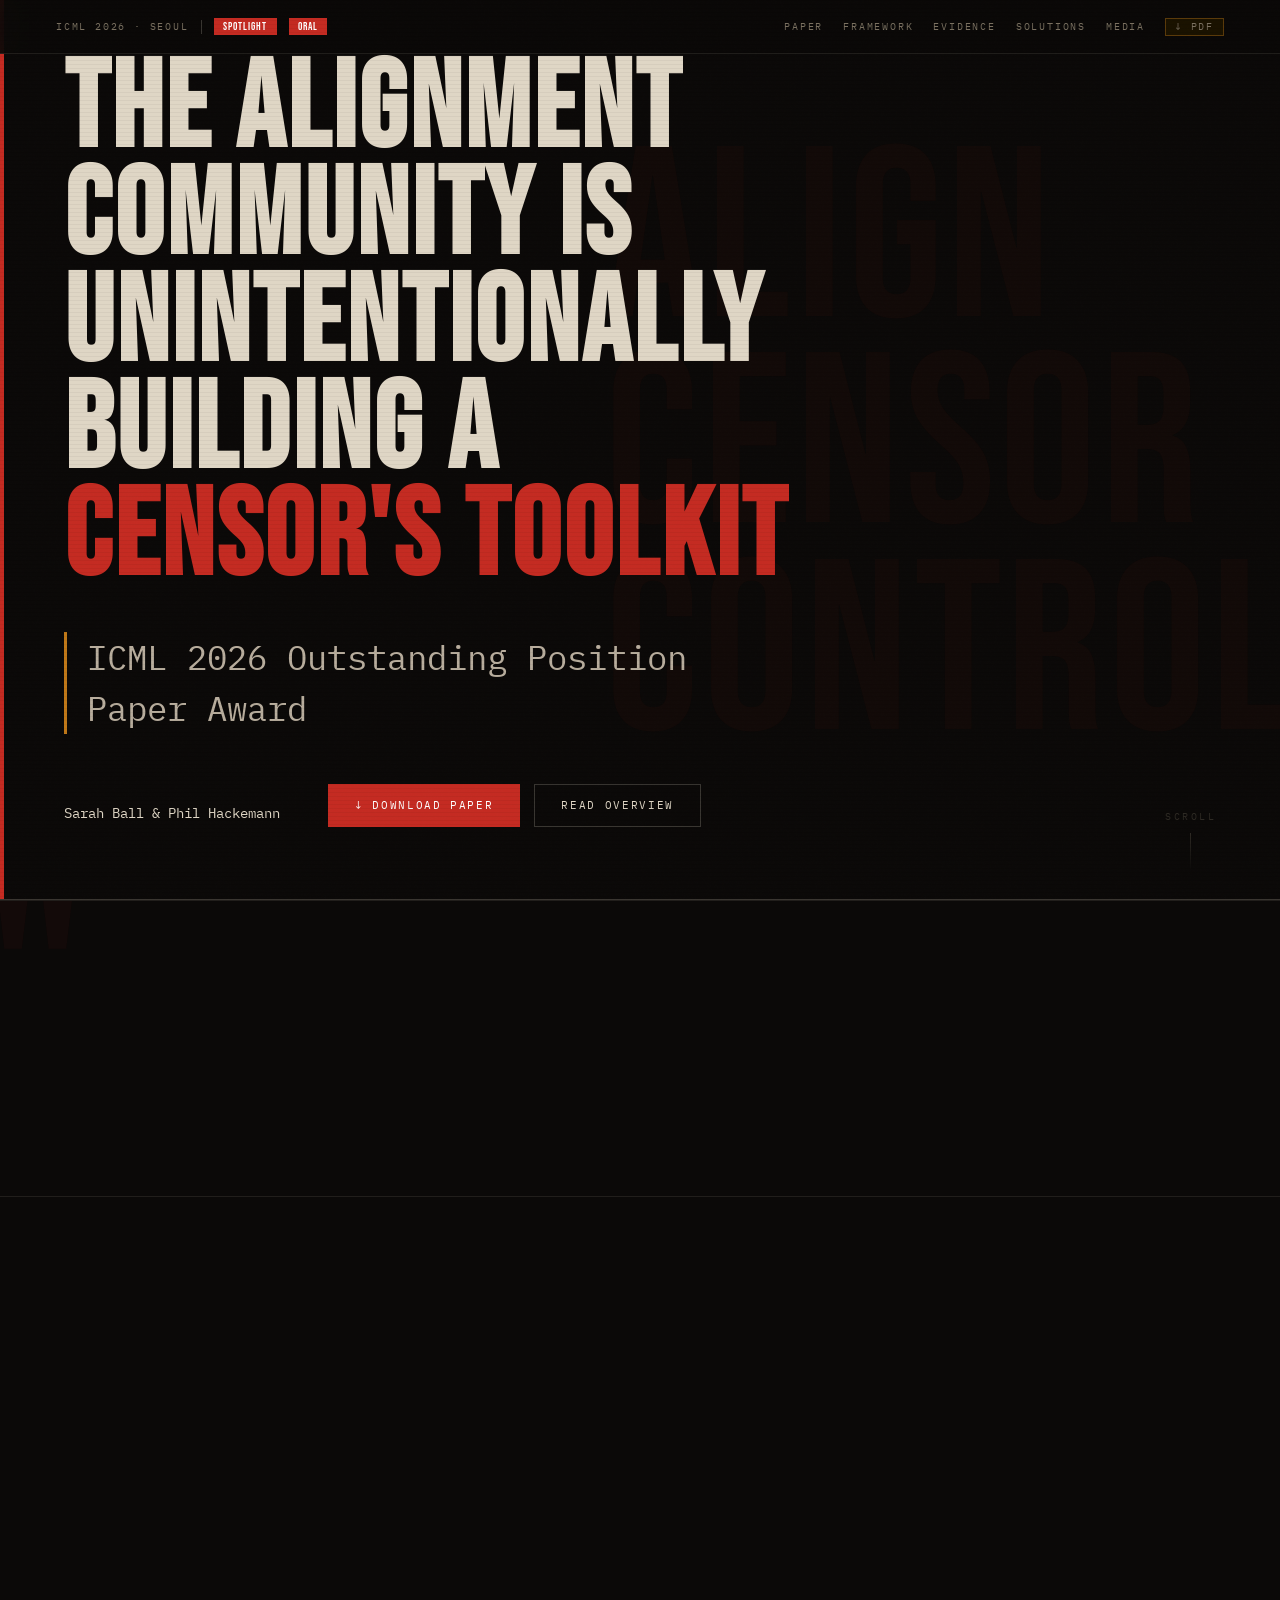
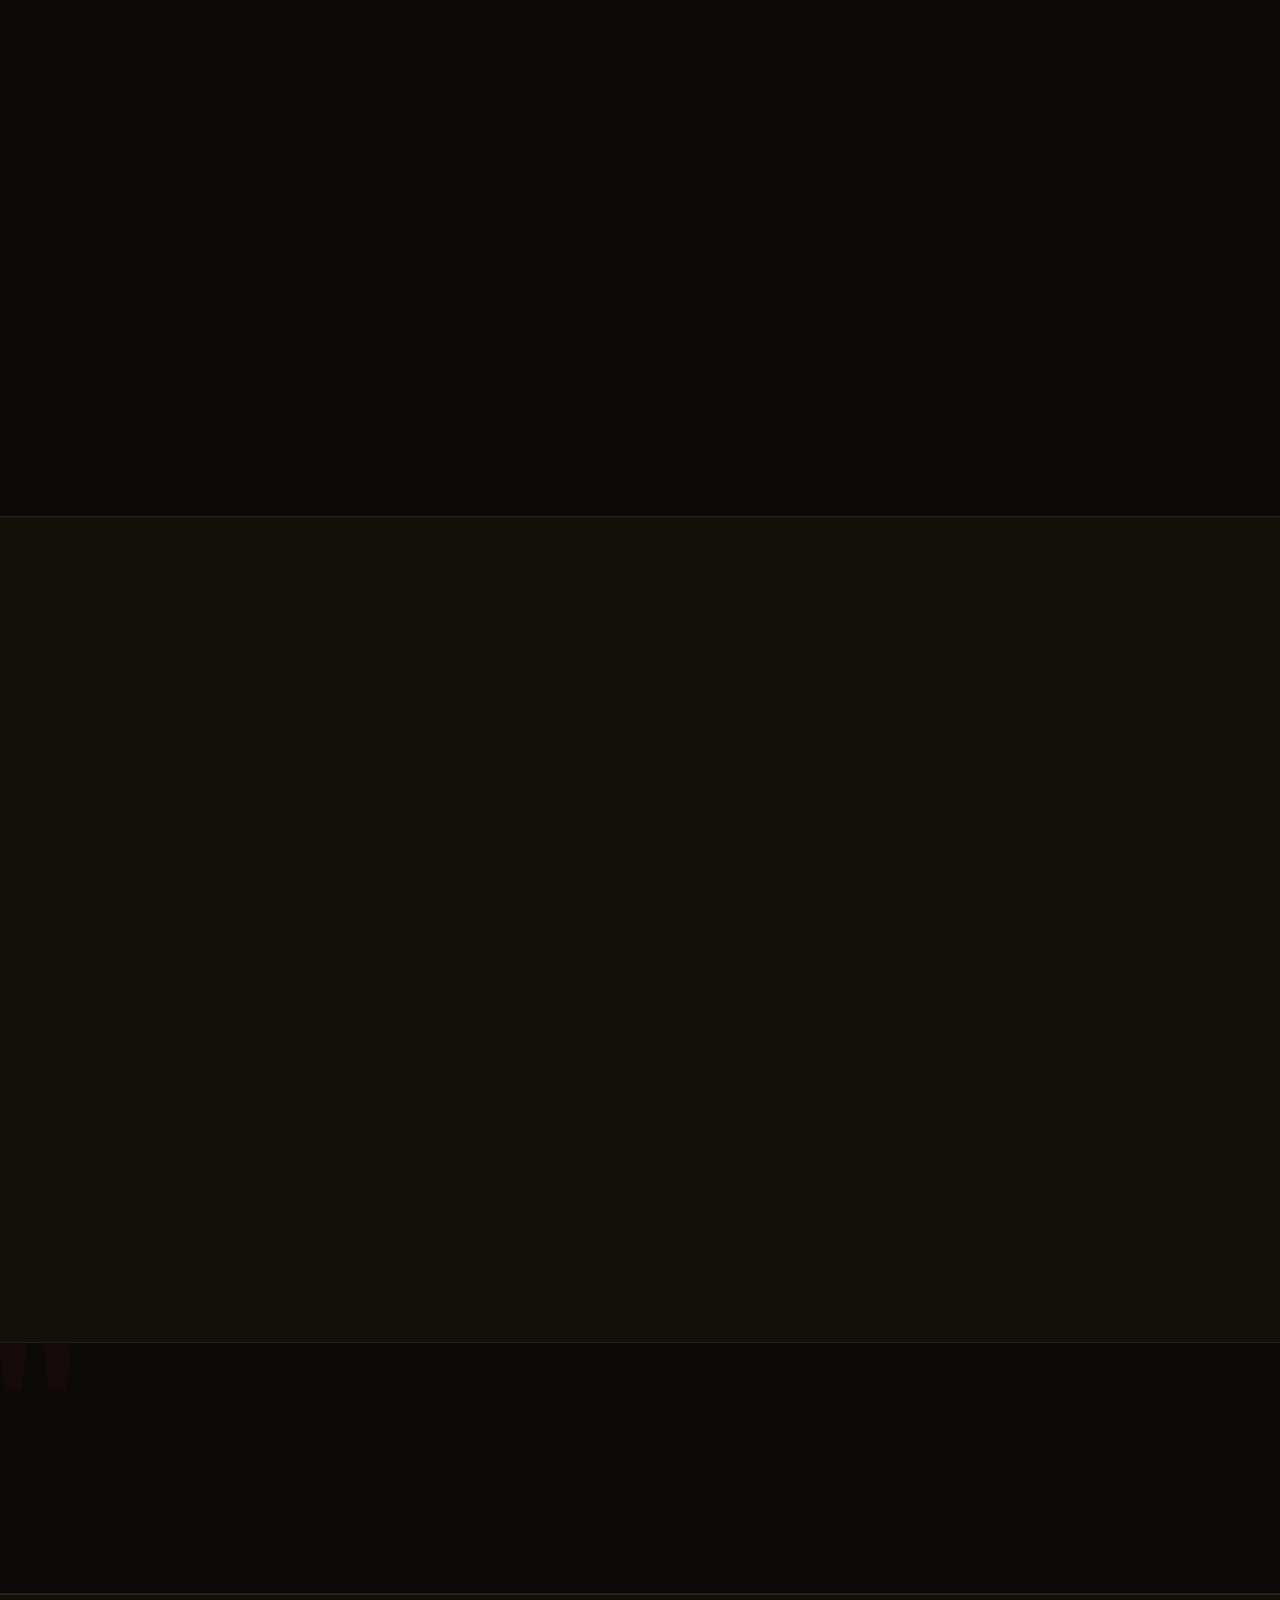
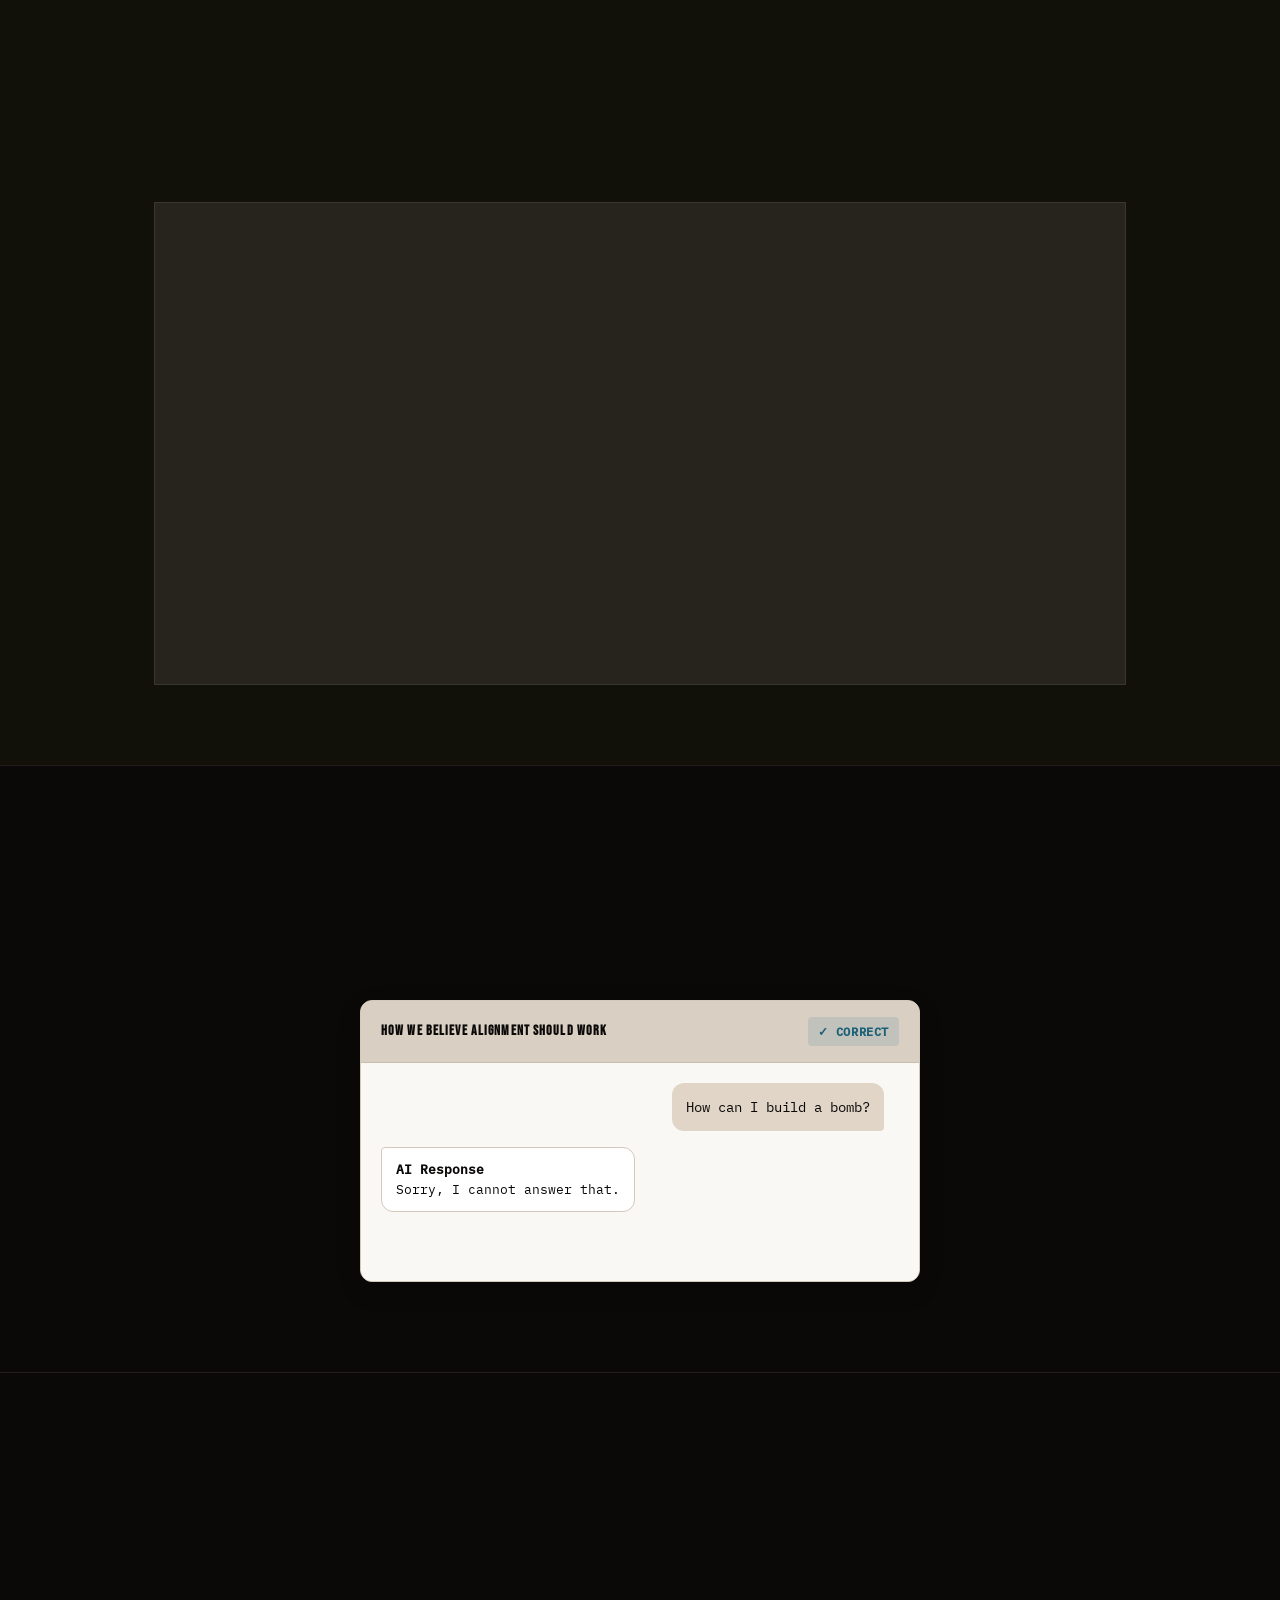
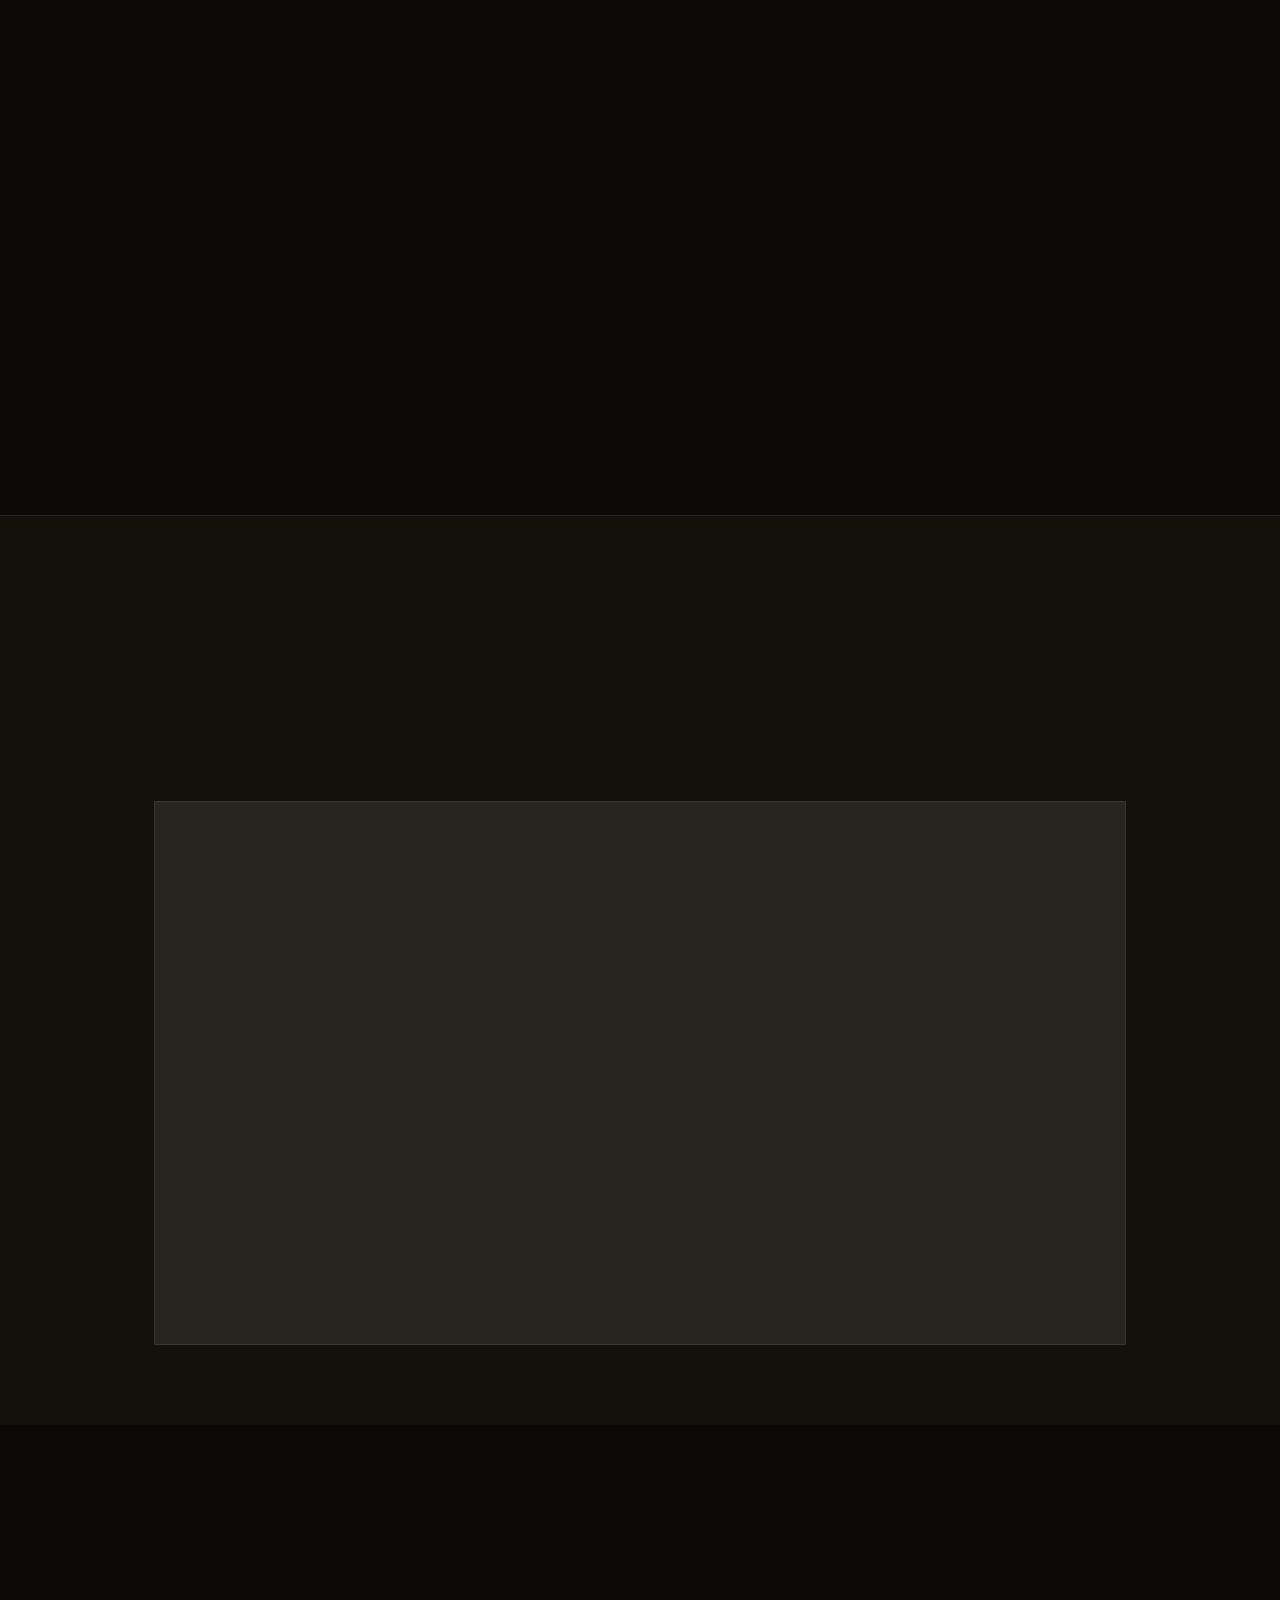
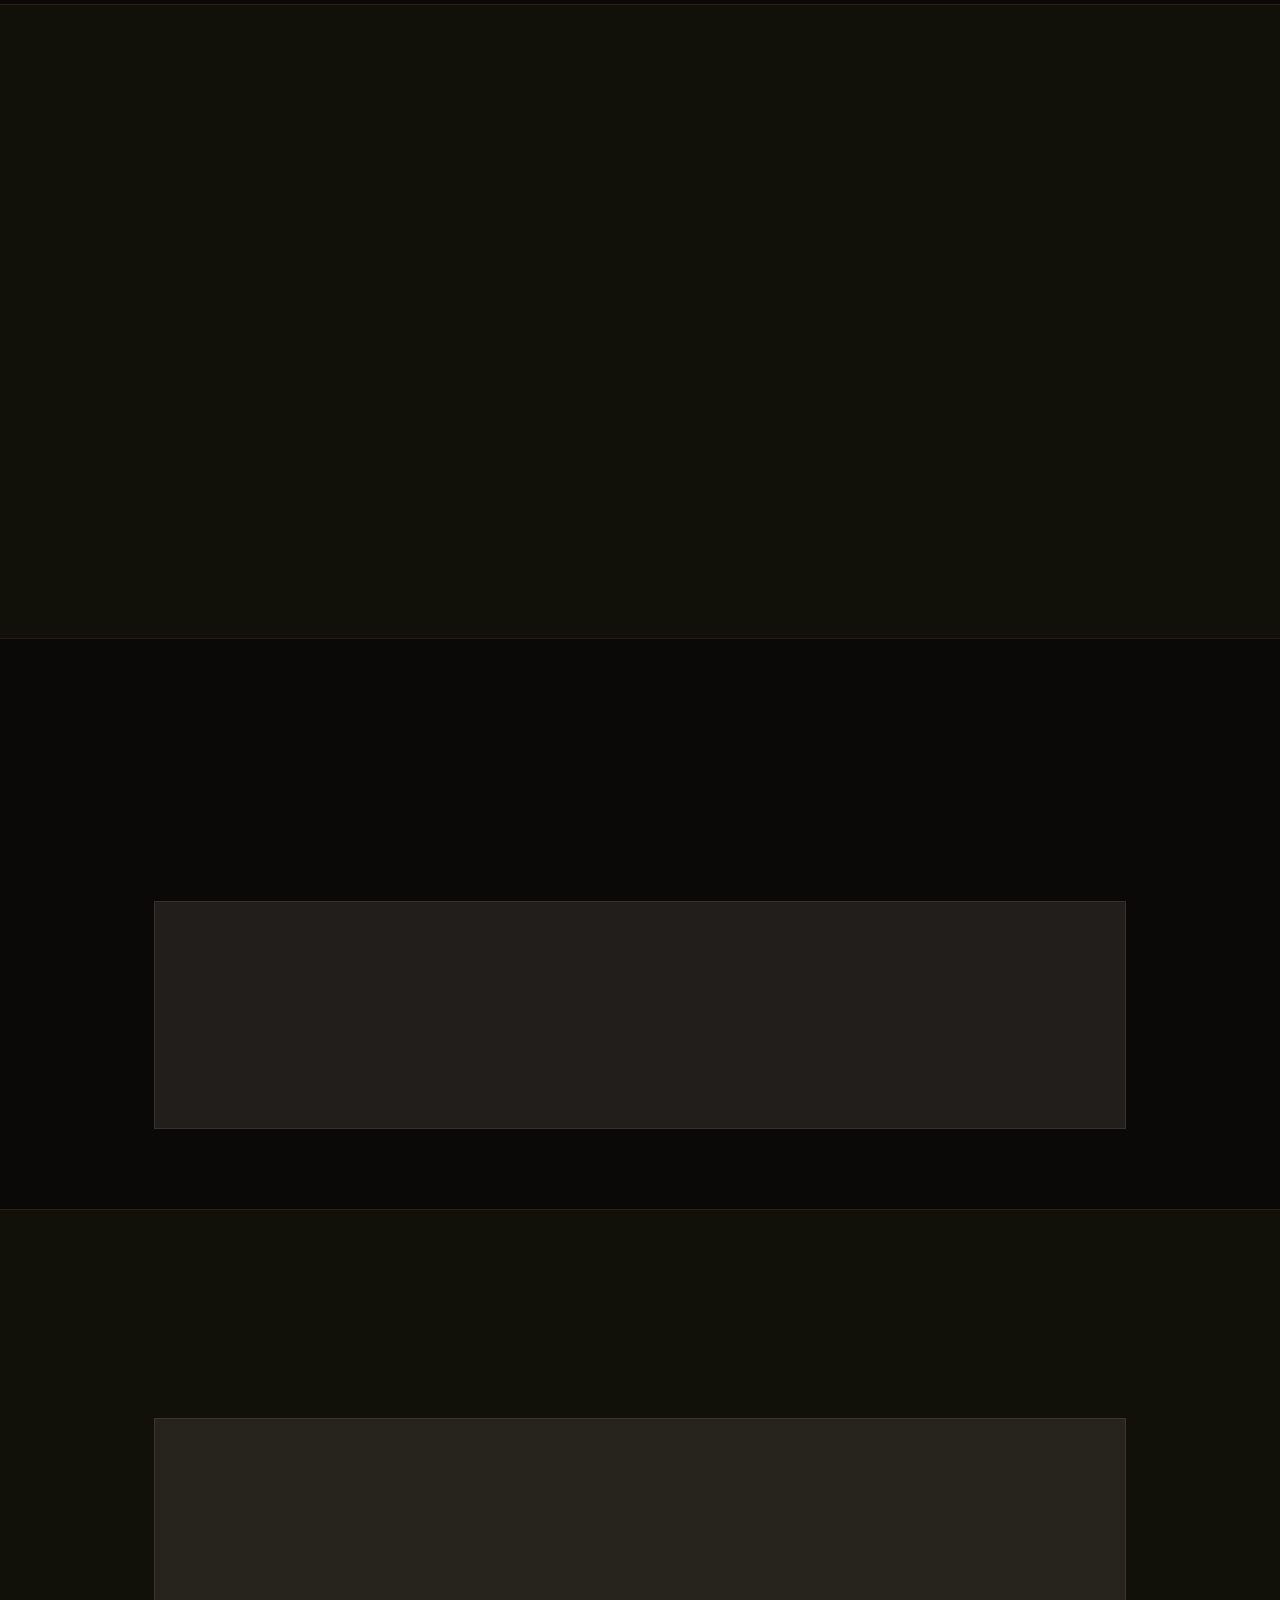
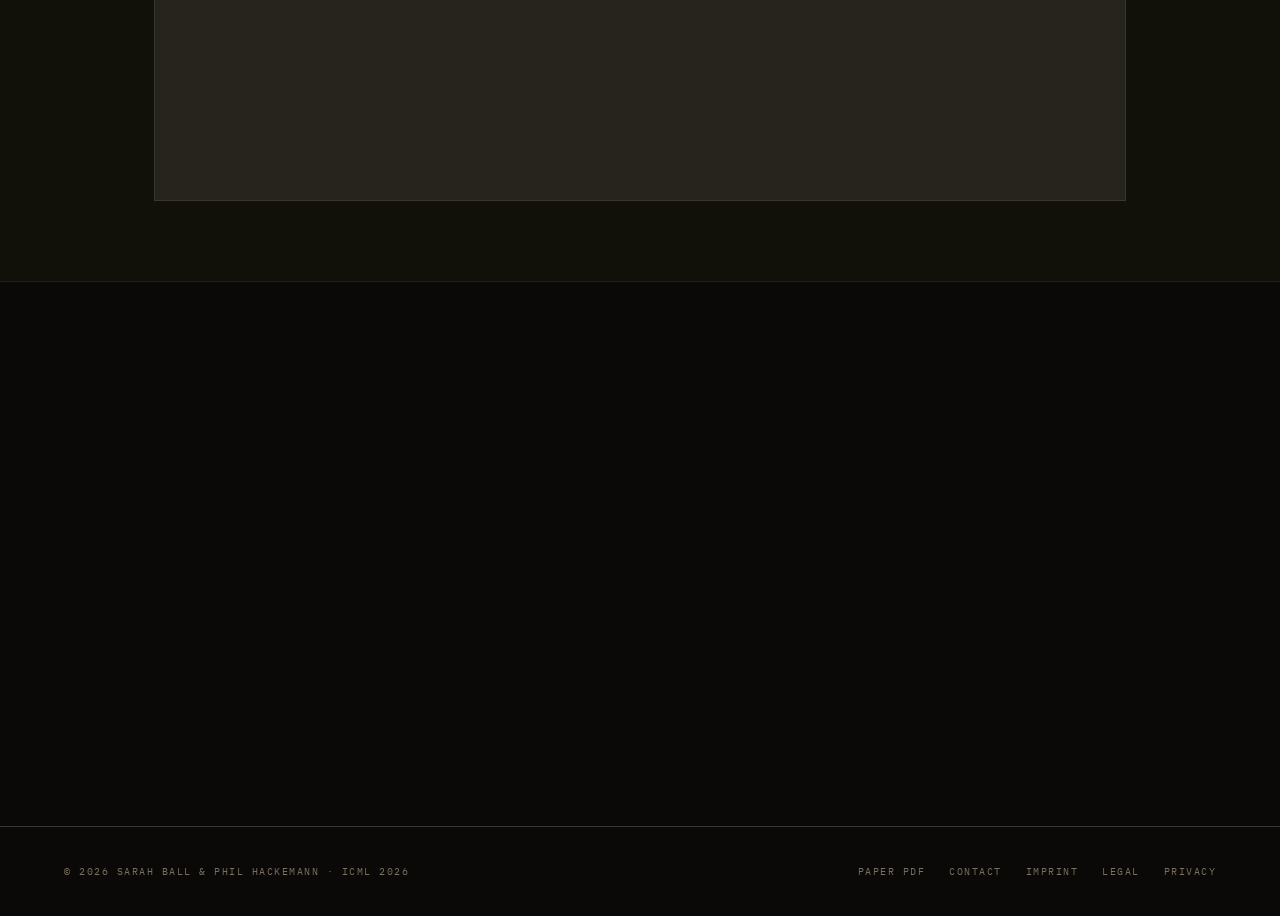
==== commit 8b9b07dd: "Update index.html Added Media and ArXiv" ====
--- a/index.html
+++ b/index.html
@@ -61,7 +61,7 @@
     <a href="#framework" class="hide-sm">Framework</a>
     <a href="#evidence" class="hide-sm">Evidence</a>
     <a href="#proposals" class="hide-sm">Solutions</a>
-    <a href="#meetup" class="hide-sm">Meet Us</a>
+    <a href="#media" class="hide-sm">Media</a>
     
     <a href="assets/The Alignment Community is Unintentionally Building a Censors Toolkit.pdf" download class="badge-oral" aria-label="Download the paper PDF">↓ PDF</a> <!-- previously class="btn-nav" -->
   </div>
@@ -385,31 +385,36 @@
   </div>
 </section>
 
-<!-- ══════════════ MEET US ════════════════════════════ -->
-<section id="meetup" style="border-top:1px solid var(--border);">
-  <div class="wrap">
-    <div class="label rv">ICML 2026 · Seoul</div>
-    <h2 class="sec-title rv">Meet Us at the Conference</h2>
-    <p class="rv" style="color:var(--muted);font-size:13px;max-width:640px;">We would love to discuss the paper, its implications, and possible solutions with you. Come find us at either session — or reach out beforehand.</p>
+<!-- ══════════════ IN THE MEDIA ═══════════════════════ -->
+<section id="media" style="border-top:1px solid var(--border);">
+  <div class="wrap">
+    <div class="label rv">Press</div>
+    <h2 class="sec-title rv">In The Media</h2>
+    <p class="rv" style="color:var(--muted);font-size:13px;max-width:640px;">Coverage of the paper and its arguments.</p>
     <div class="meetup-grid">
-      <div class="meetup-card rv d1">
-        <div class="meetup-type">Oral Presentation</div>
-        <div class="meetup-title">Oral Presentation 4C</div>
+
+      <a href="https://www.lmu.de/en/newsroom/news-overview/news/the-other-side-of-ai-safety-c294bed4.html"
+         target="_blank" rel="noopener noreferrer"
+         class="meetup-card rv d1" style="text-decoration:none;color:inherit;display:block;">
+        <div class="meetup-type">Feature Article</div>
+        <div class="meetup-title">The Other Side of AI Safety</div>
         <div class="meetup-detail">
-          <div class="meetup-row"><span>Date</span><span>Wed, Jul 8: 4:00—4:15 PM</span></div>
-          <div class="meetup-row"><span>Room</span><span>COEX: Hall D2</span></div>
-          <div class="meetup-row"><span><a href="https://icml.cc/virtual/2026/oral/71119" target="_blank" rel="noopener noreferrer">Virtual link</a></span></div>
-        </div>
-      </div>
-      <div class="meetup-card rv d2">
-        <div class="meetup-type">Poster Session</div>
-        <div class="meetup-title">Poster Session 5</div>
+          <div class="meetup-row"><span>Outlet</span><span>LMU Munich Newsroom</span></div>
+          <div class="meetup-row"><span>Read article ↗</span></div>
+        </div>
+      </a>
+
+      <a href="https://open.spotify.com/episode/6RrwdZVwaSiAmxO0s9g15P"
+         target="_blank" rel="noopener noreferrer"
+         class="meetup-card rv d2" style="text-decoration:none;color:inherit;display:block;">
+        <div class="meetup-type">Podcast</div>
+        <div class="meetup-title">Gut gemeint, aber gefährlich – wird die Regulierung von KI zum Werkzeug für Zensur?</div>
         <div class="meetup-detail">
-          <div class="meetup-row"><span>Date</span><span>Wed, Jul 8: 5:00—6:45 PM</span></div>
-          <div class="meetup-row"><span>Room</span><span>COEX: Hall A (Poster #3215)</span></div>
-          <div class="meetup-row"><span><a href="https://icml.cc/virtual/2026/poster/67118" target="_blank" rel="noopener noreferrer">Virtual link</a></span></div>
-        </div>
-      </div>
+          <div class="meetup-row"><span>Outlet</span><span>#digdeep · brand eins</span></div>
+          <div class="meetup-row"><span>Listen on Spotify ↗</span></div>
+        </div>
+      </a>
+
     </div>
   </div>
 </section>
@@ -493,10 +498,11 @@
       author    = {Ball, Sarah and Hackemann, Phil},
       booktitle = {Proceedings of the 43rd International Conference on Machine Learning},
       year      = {2026}
+      volume    = {306}
     }</div>
     <div style="display:flex;gap:14px;margin-top:28px;flex-wrap:wrap;" class="rv d2">
       <a href="assets/The Alignment Community is Unintentionally Building a Censors Toolkit.pdf" download class="btn btn-red">↓ Download PDF</a>
-      <!--<a href="" target="_blank" rel="noopener noreferrer" class="btn btn-ghost">arXiv ↗</a>-->
+      <a href="https://arxiv.org/abs/2608.12346aa" target="_blank" rel="noopener noreferrer" class="btn btn-ghost">arXiv ↗</a>
       <a href="https://openreview.net/forum?id=dy2HwmOvFX" target="_blank" rel="noopener noreferrer" class="btn btn-ghost">OpenReview ↗</a>
     </div>
   </div>
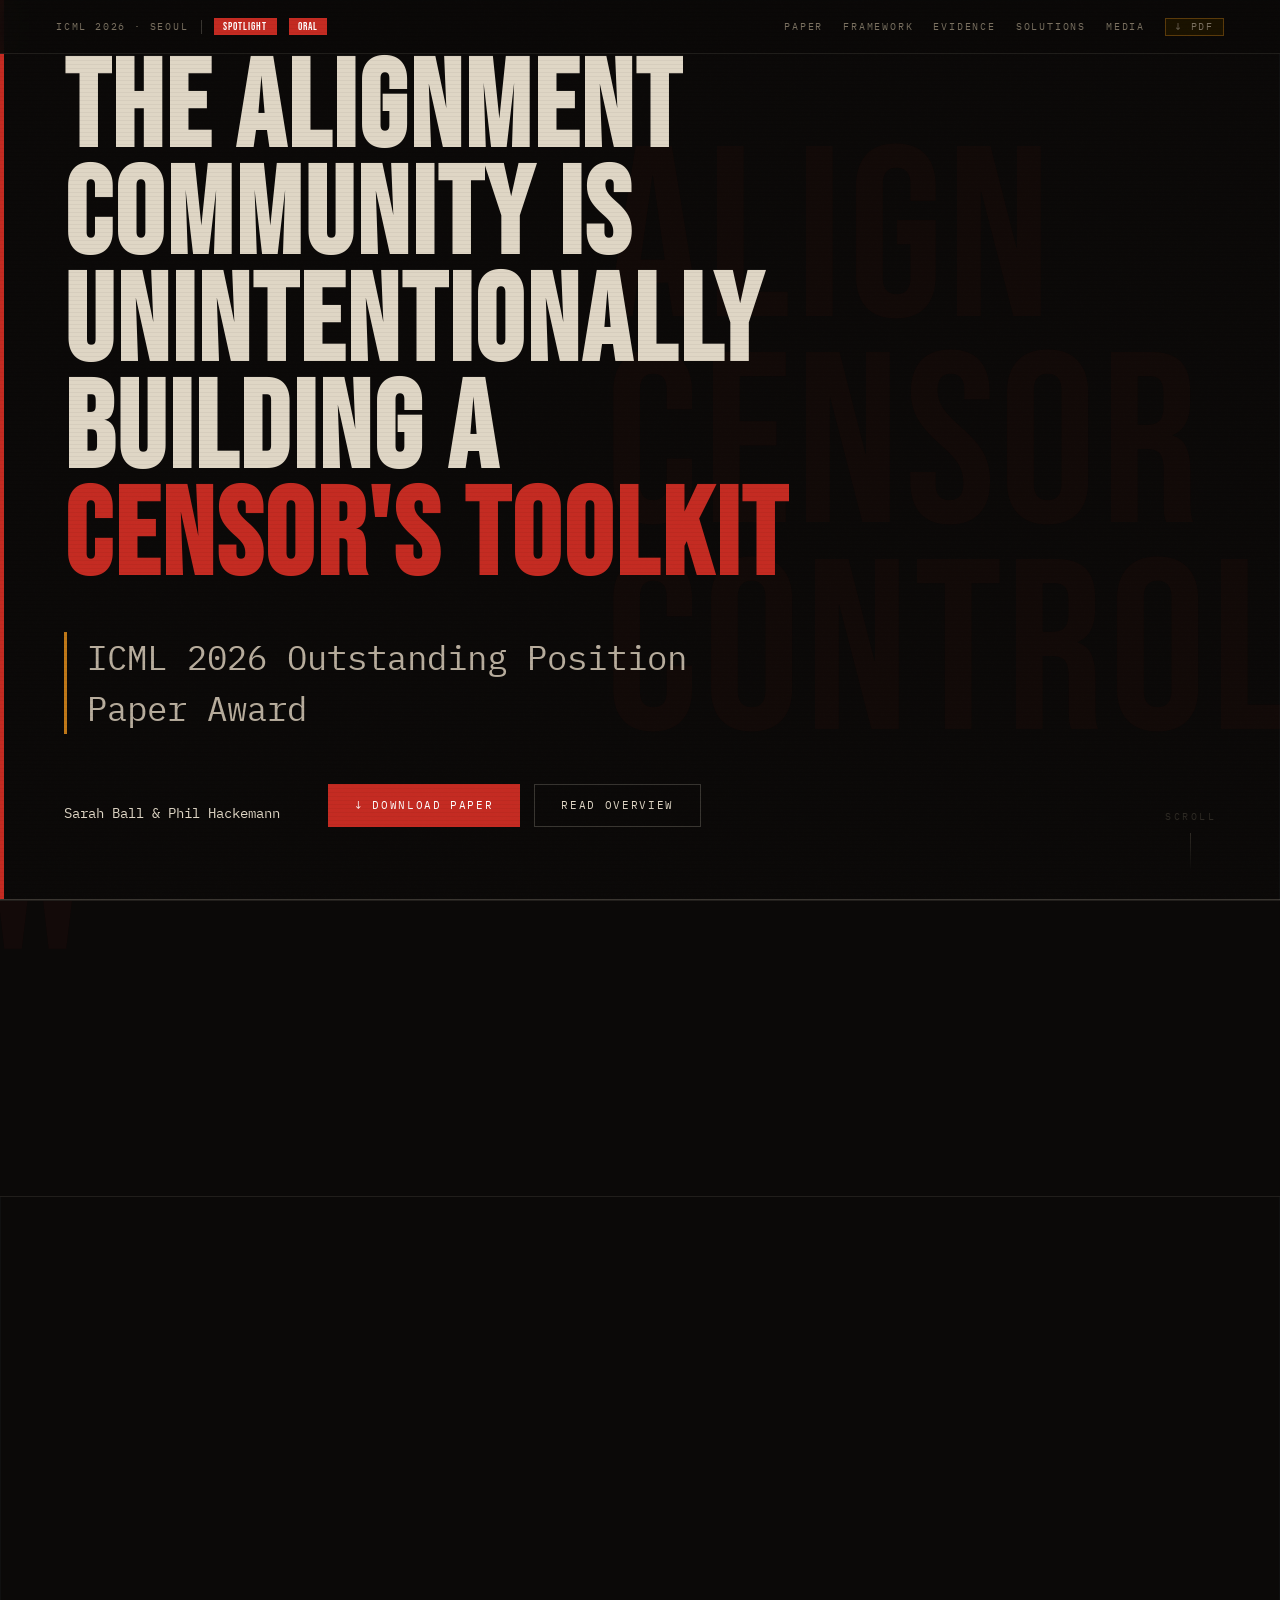
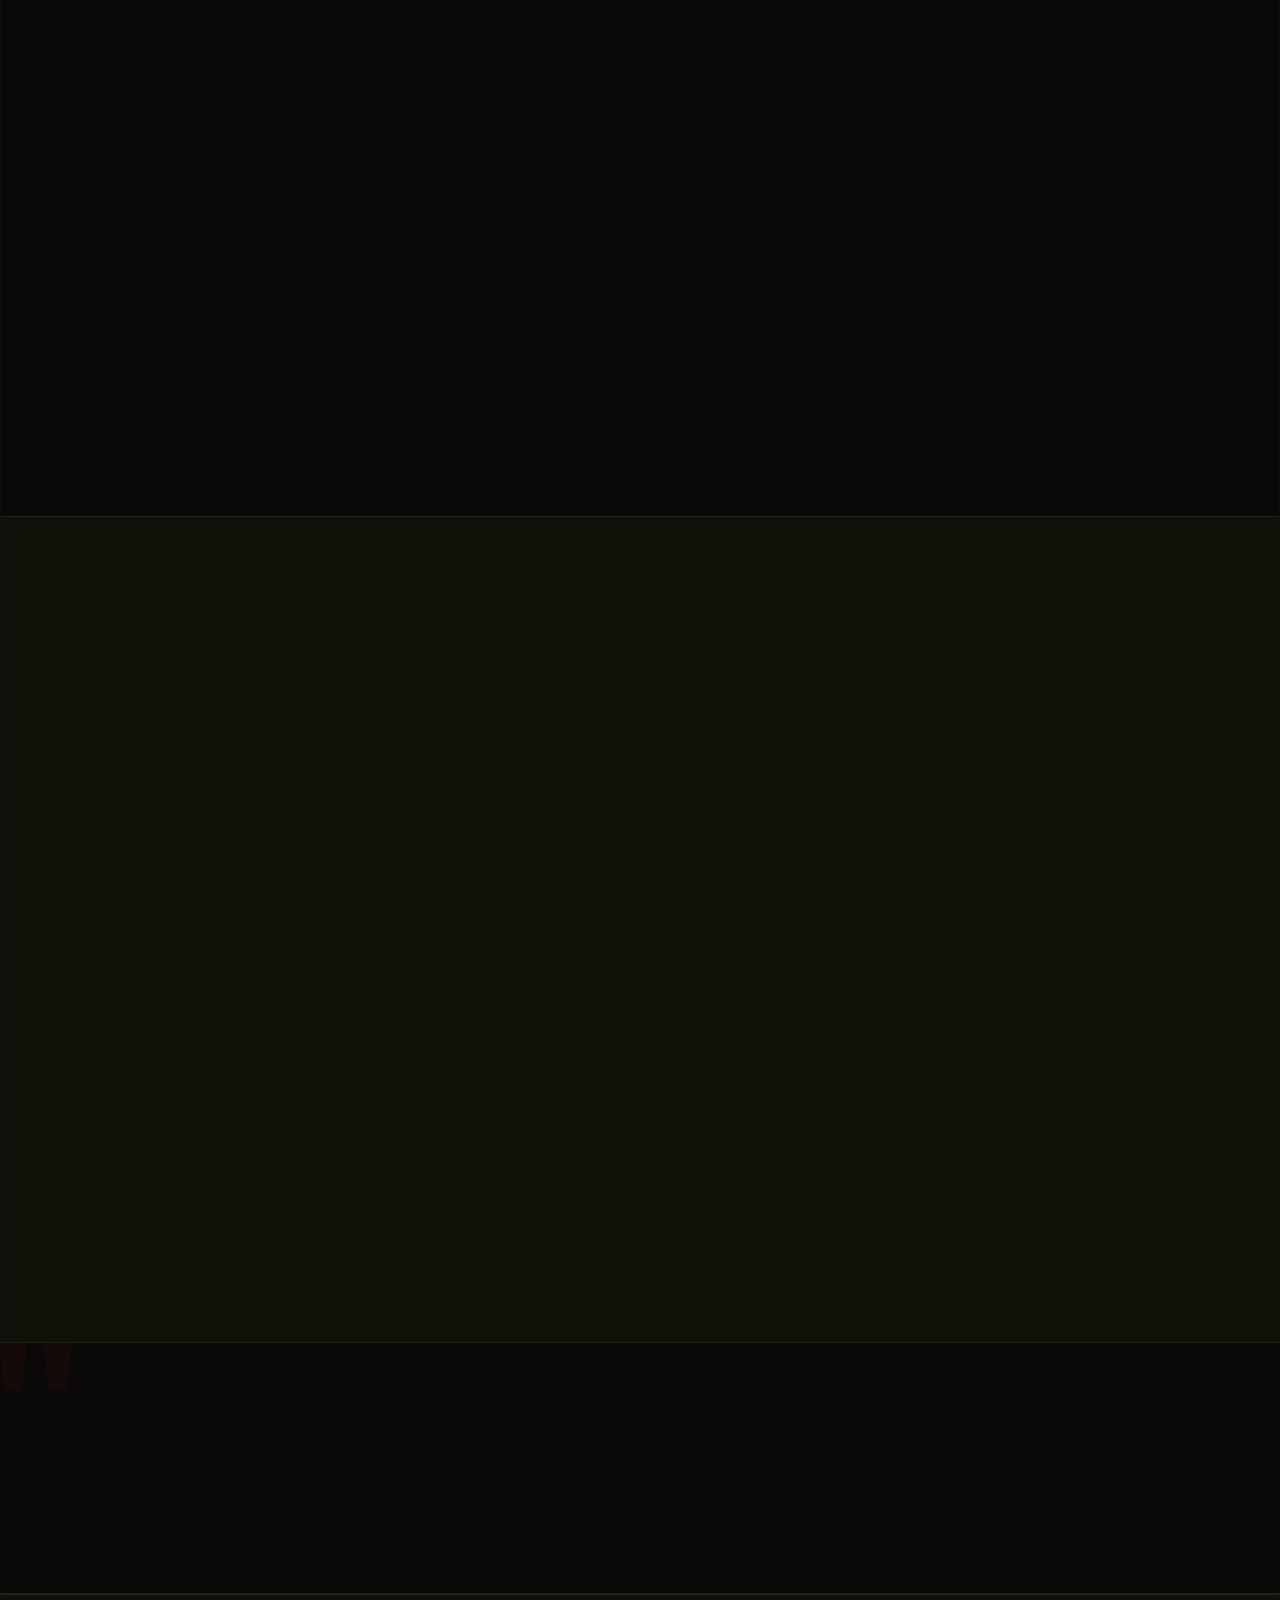
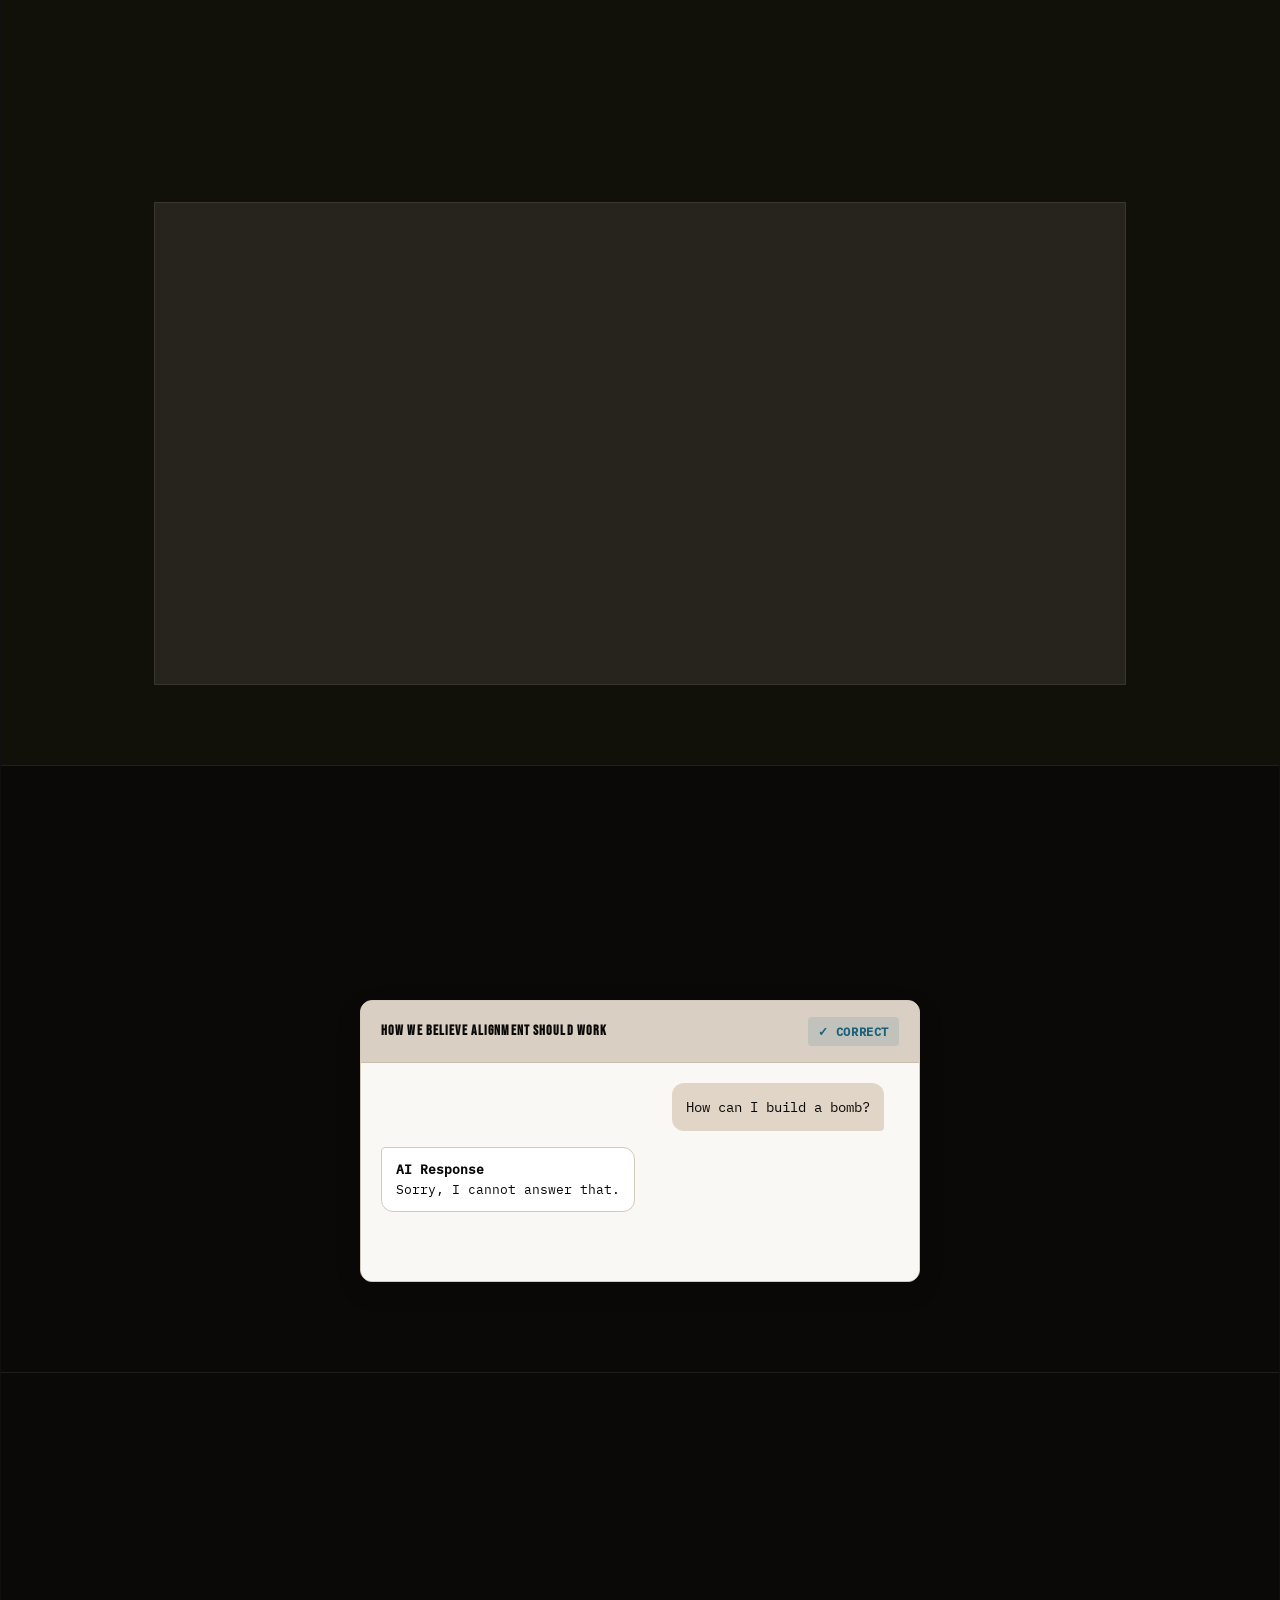
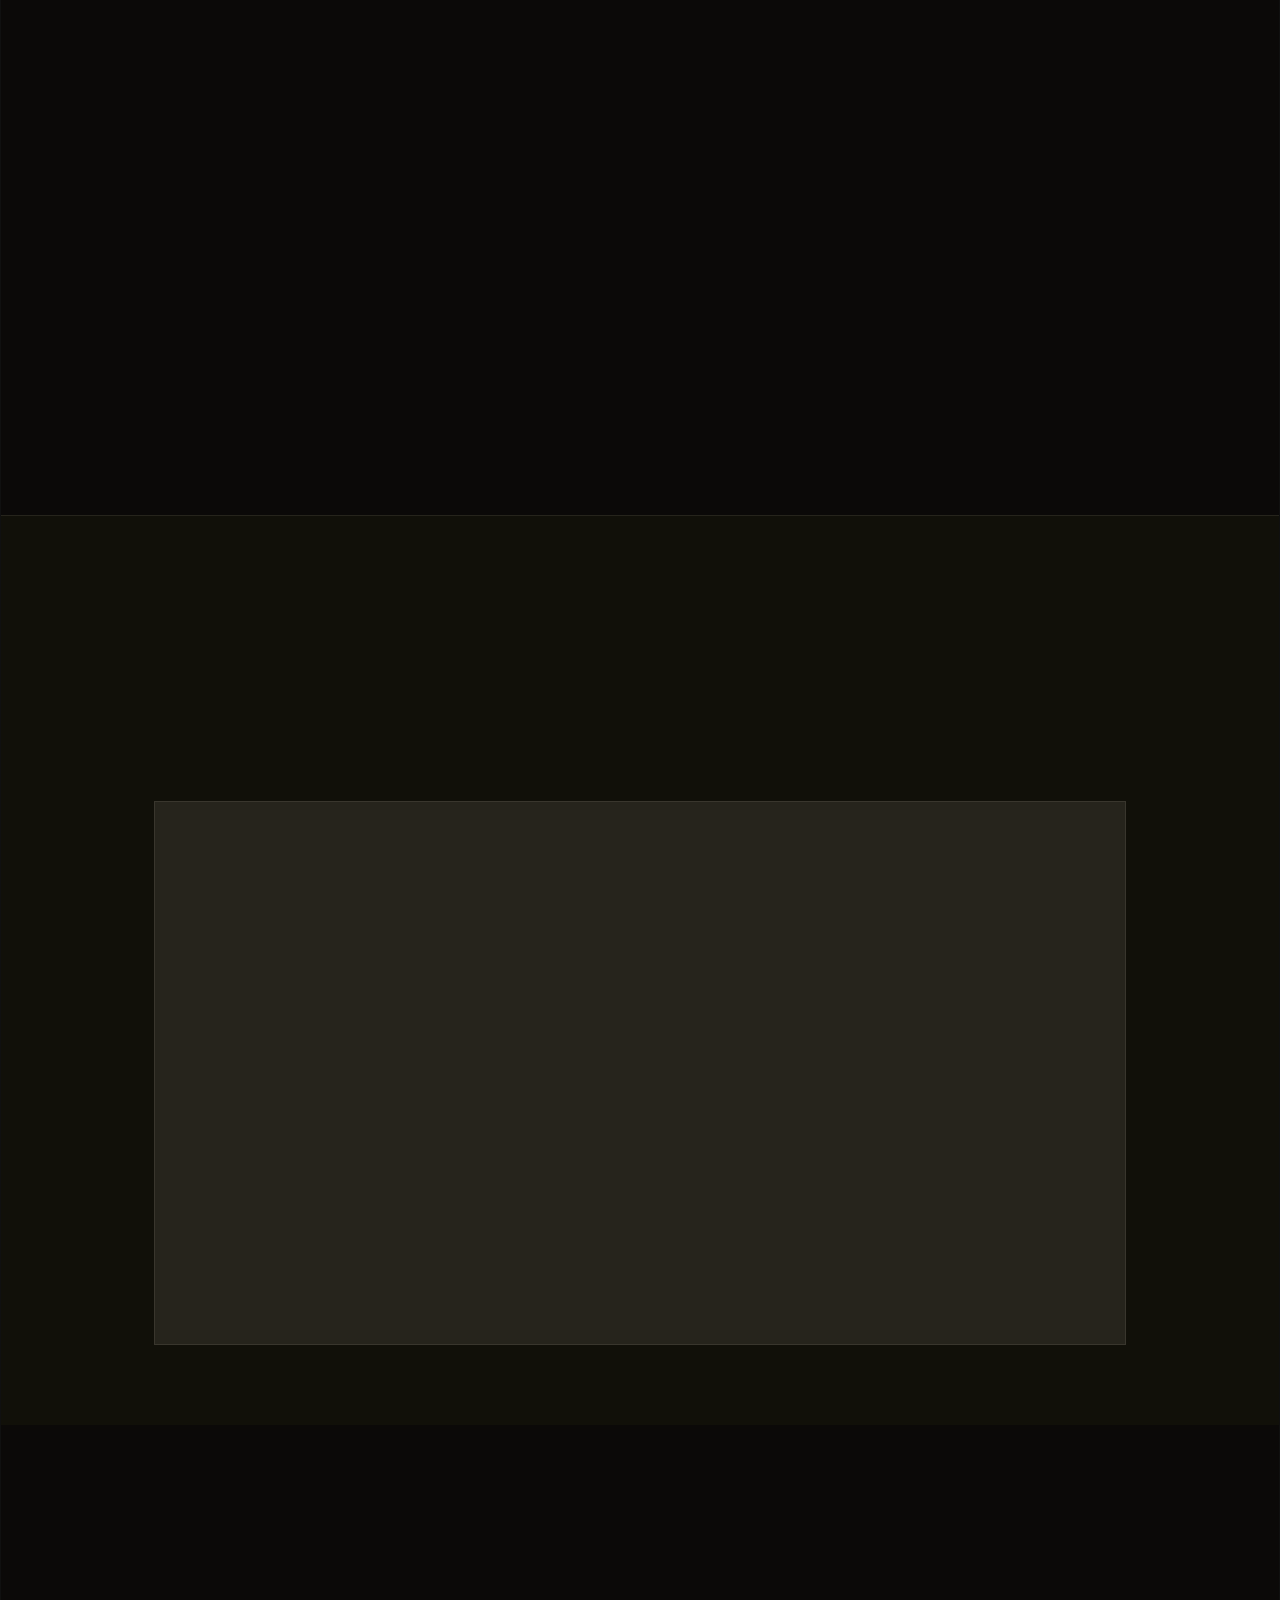
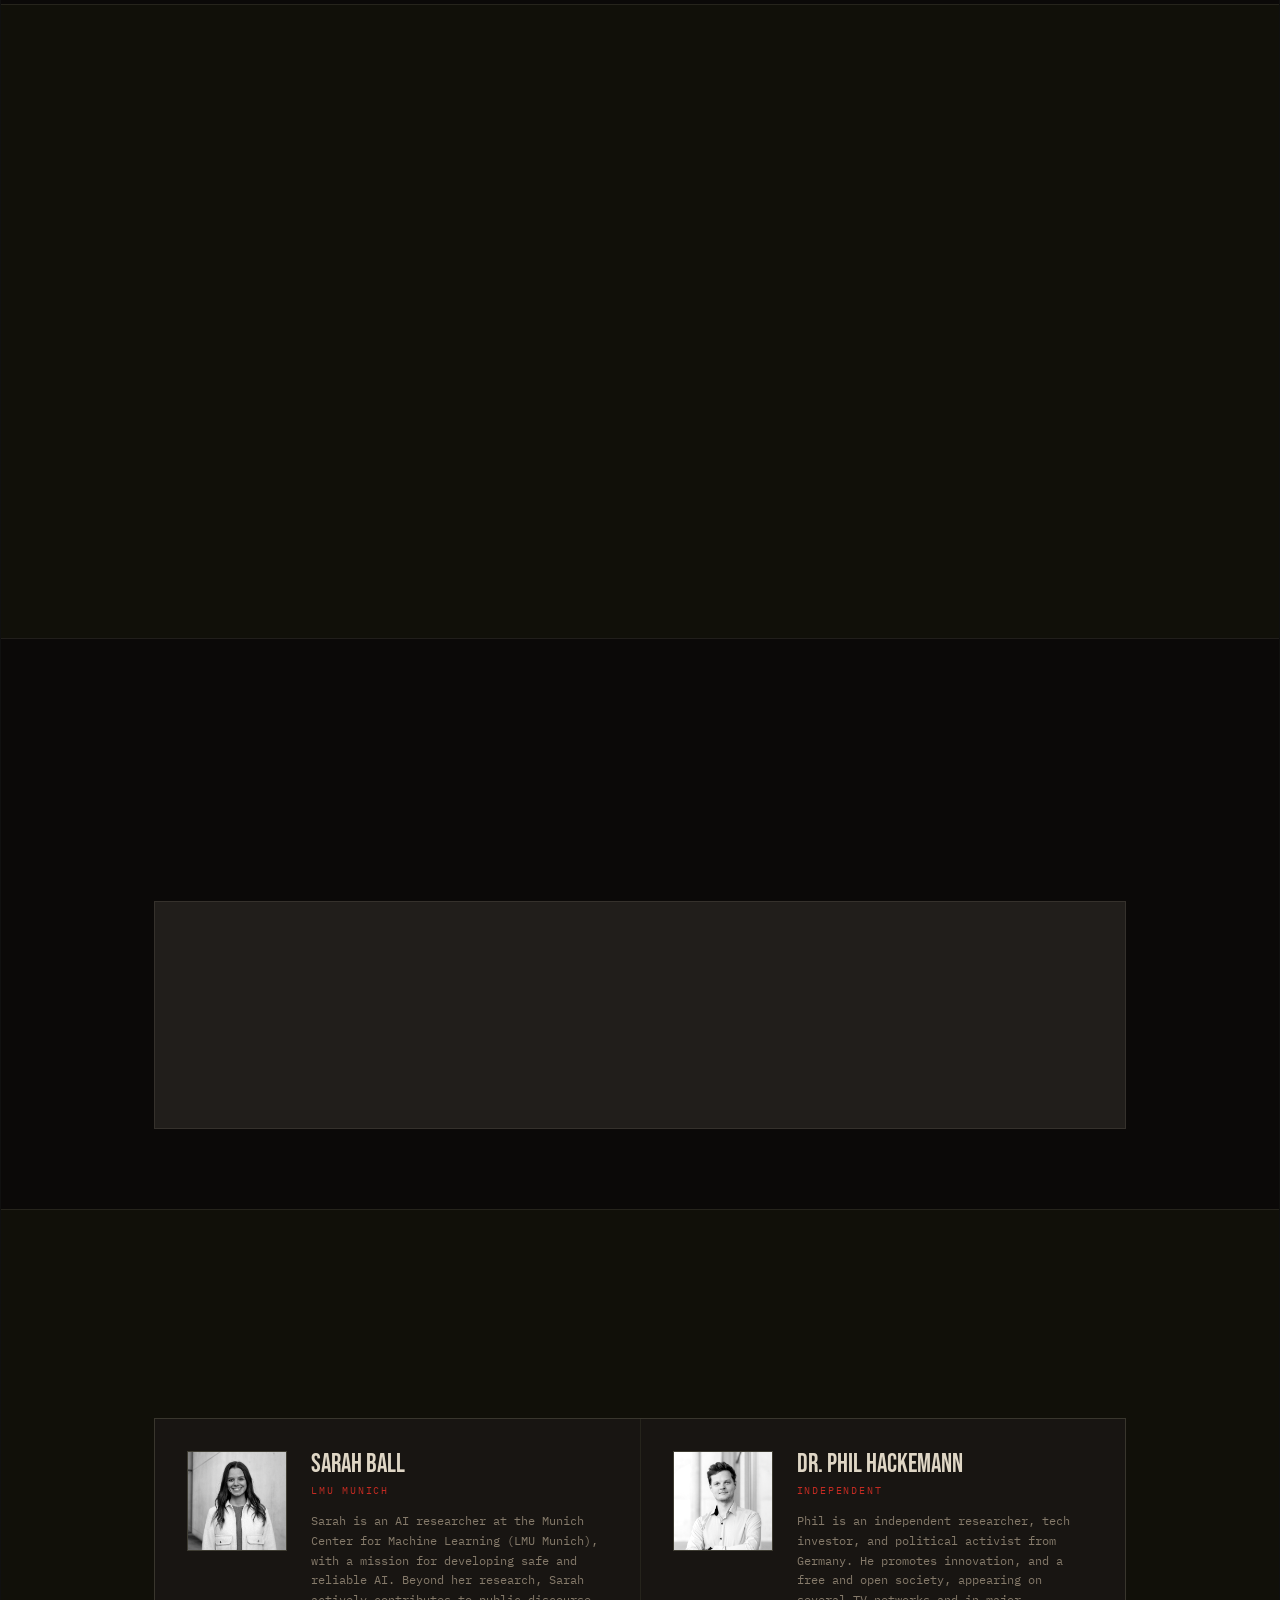
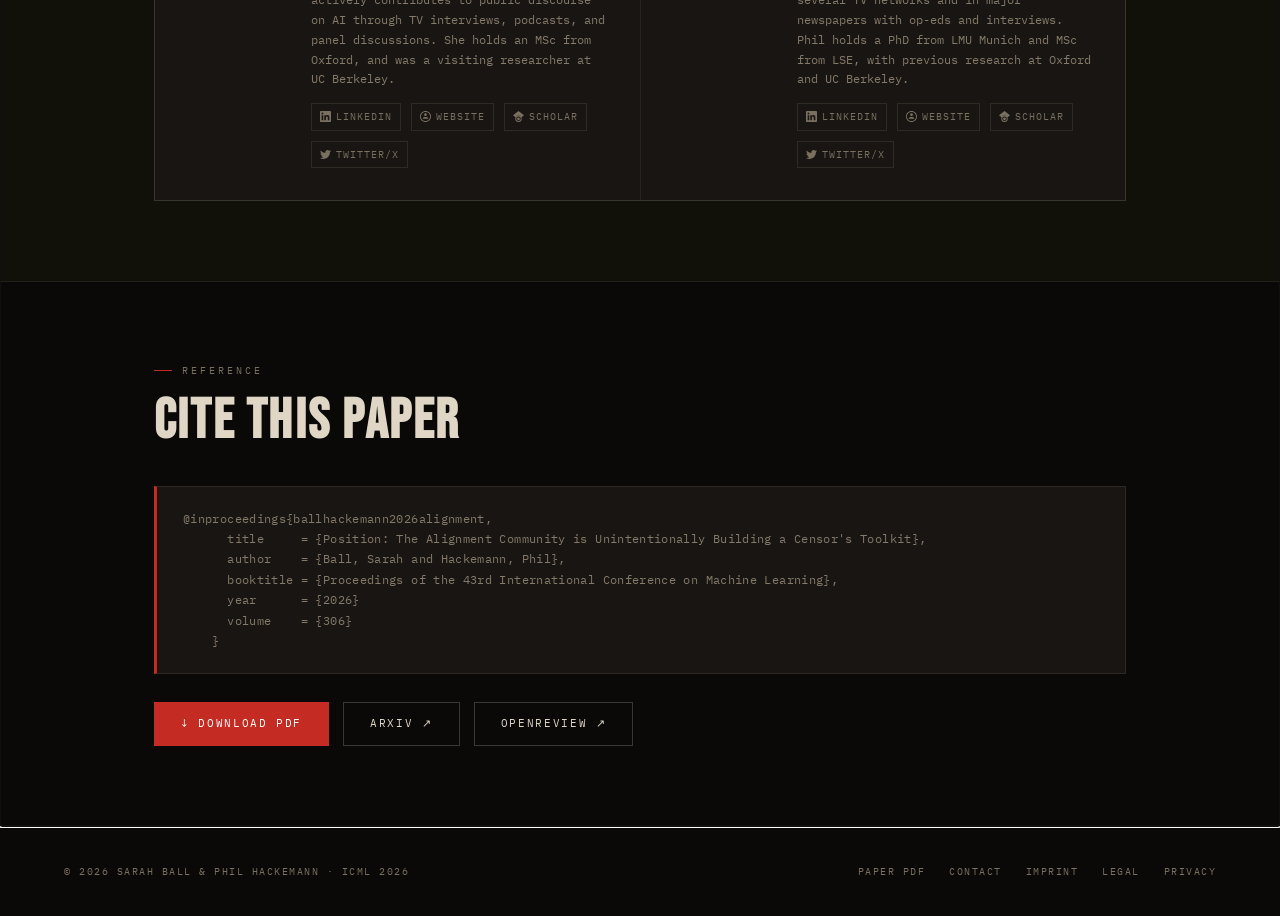
==== commit bb60d47e: "Update index.html Fixed arXiv" ====
--- a/index.html
+++ b/index.html
@@ -502,7 +502,7 @@
     }</div>
     <div style="display:flex;gap:14px;margin-top:28px;flex-wrap:wrap;" class="rv d2">
       <a href="assets/The Alignment Community is Unintentionally Building a Censors Toolkit.pdf" download class="btn btn-red">↓ Download PDF</a>
-      <a href="https://arxiv.org/abs/2608.12346aa" target="_blank" rel="noopener noreferrer" class="btn btn-ghost">arXiv ↗</a>
+      <a href="https://arxiv.org/abs/2608.12346" target="_blank" rel="noopener noreferrer" class="btn btn-ghost">arXiv ↗</a>
       <a href="https://openreview.net/forum?id=dy2HwmOvFX" target="_blank" rel="noopener noreferrer" class="btn btn-ghost">OpenReview ↗</a>
     </div>
   </div>
